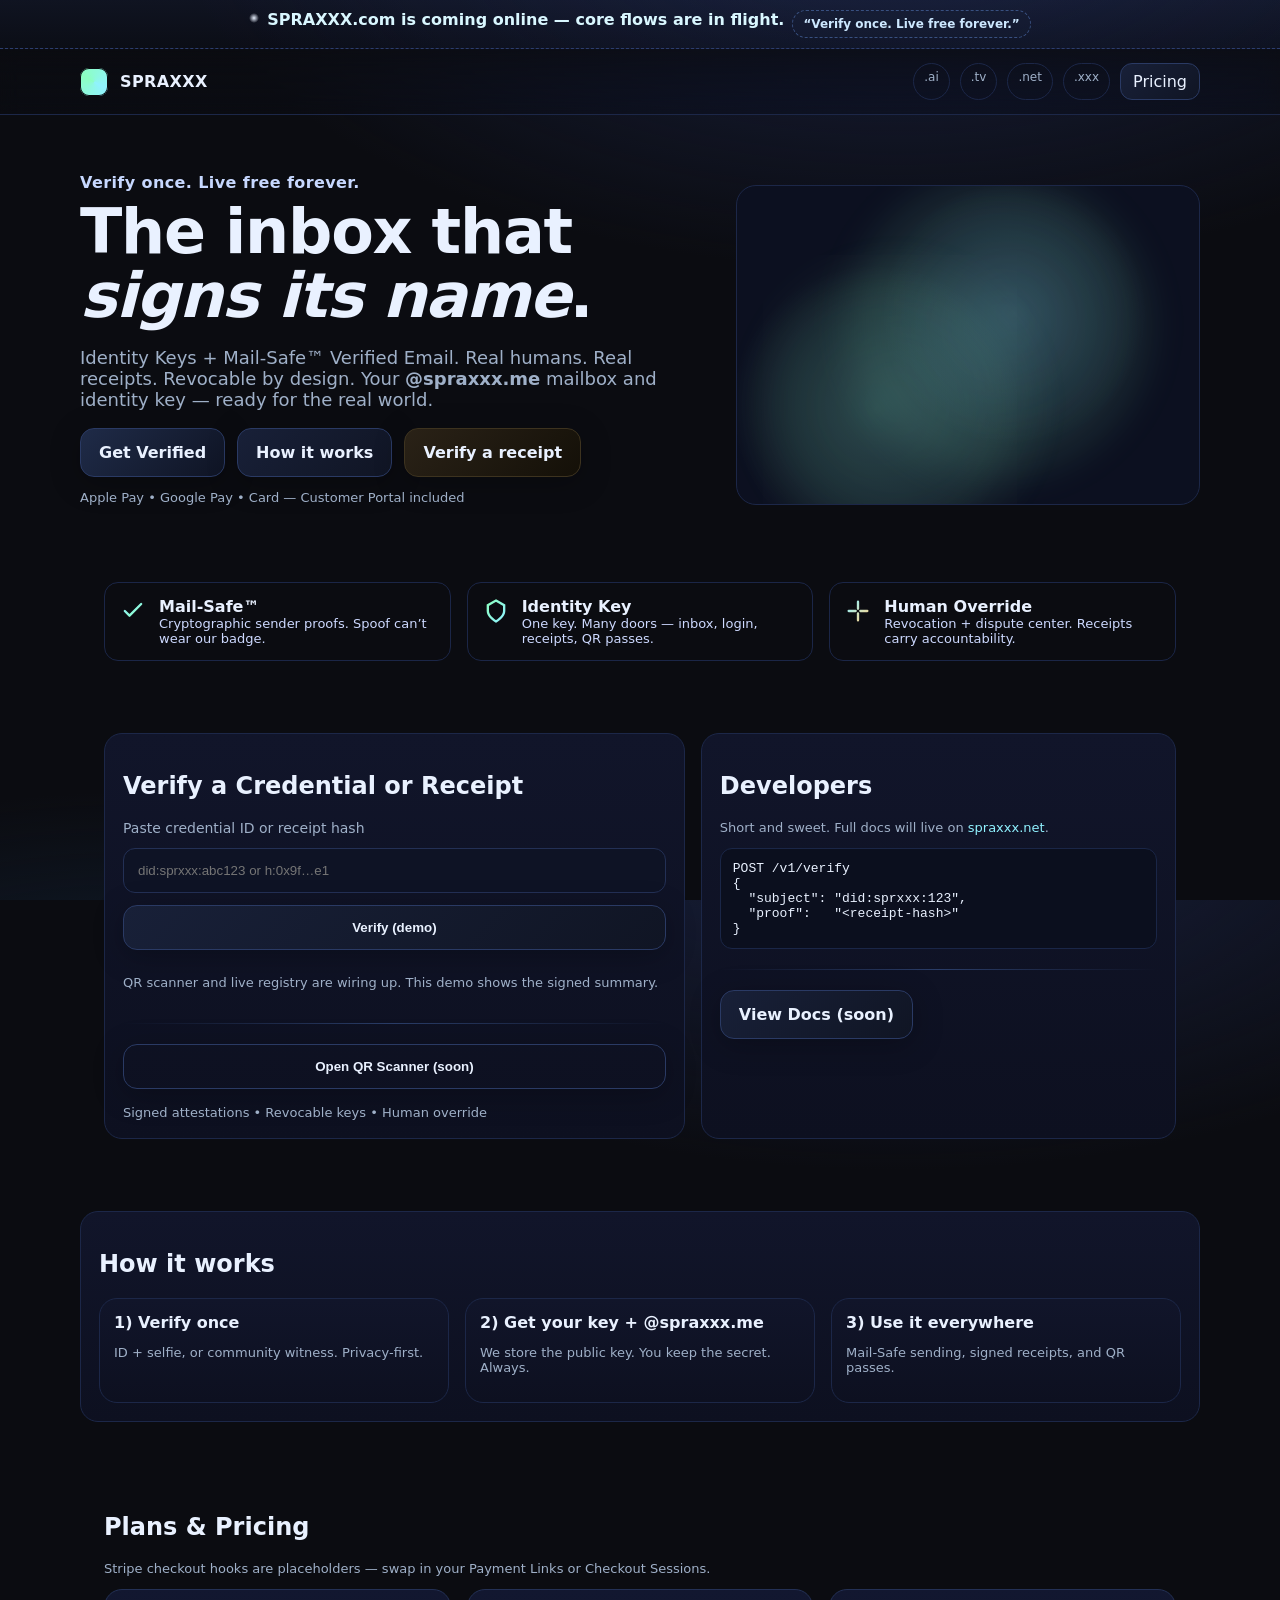
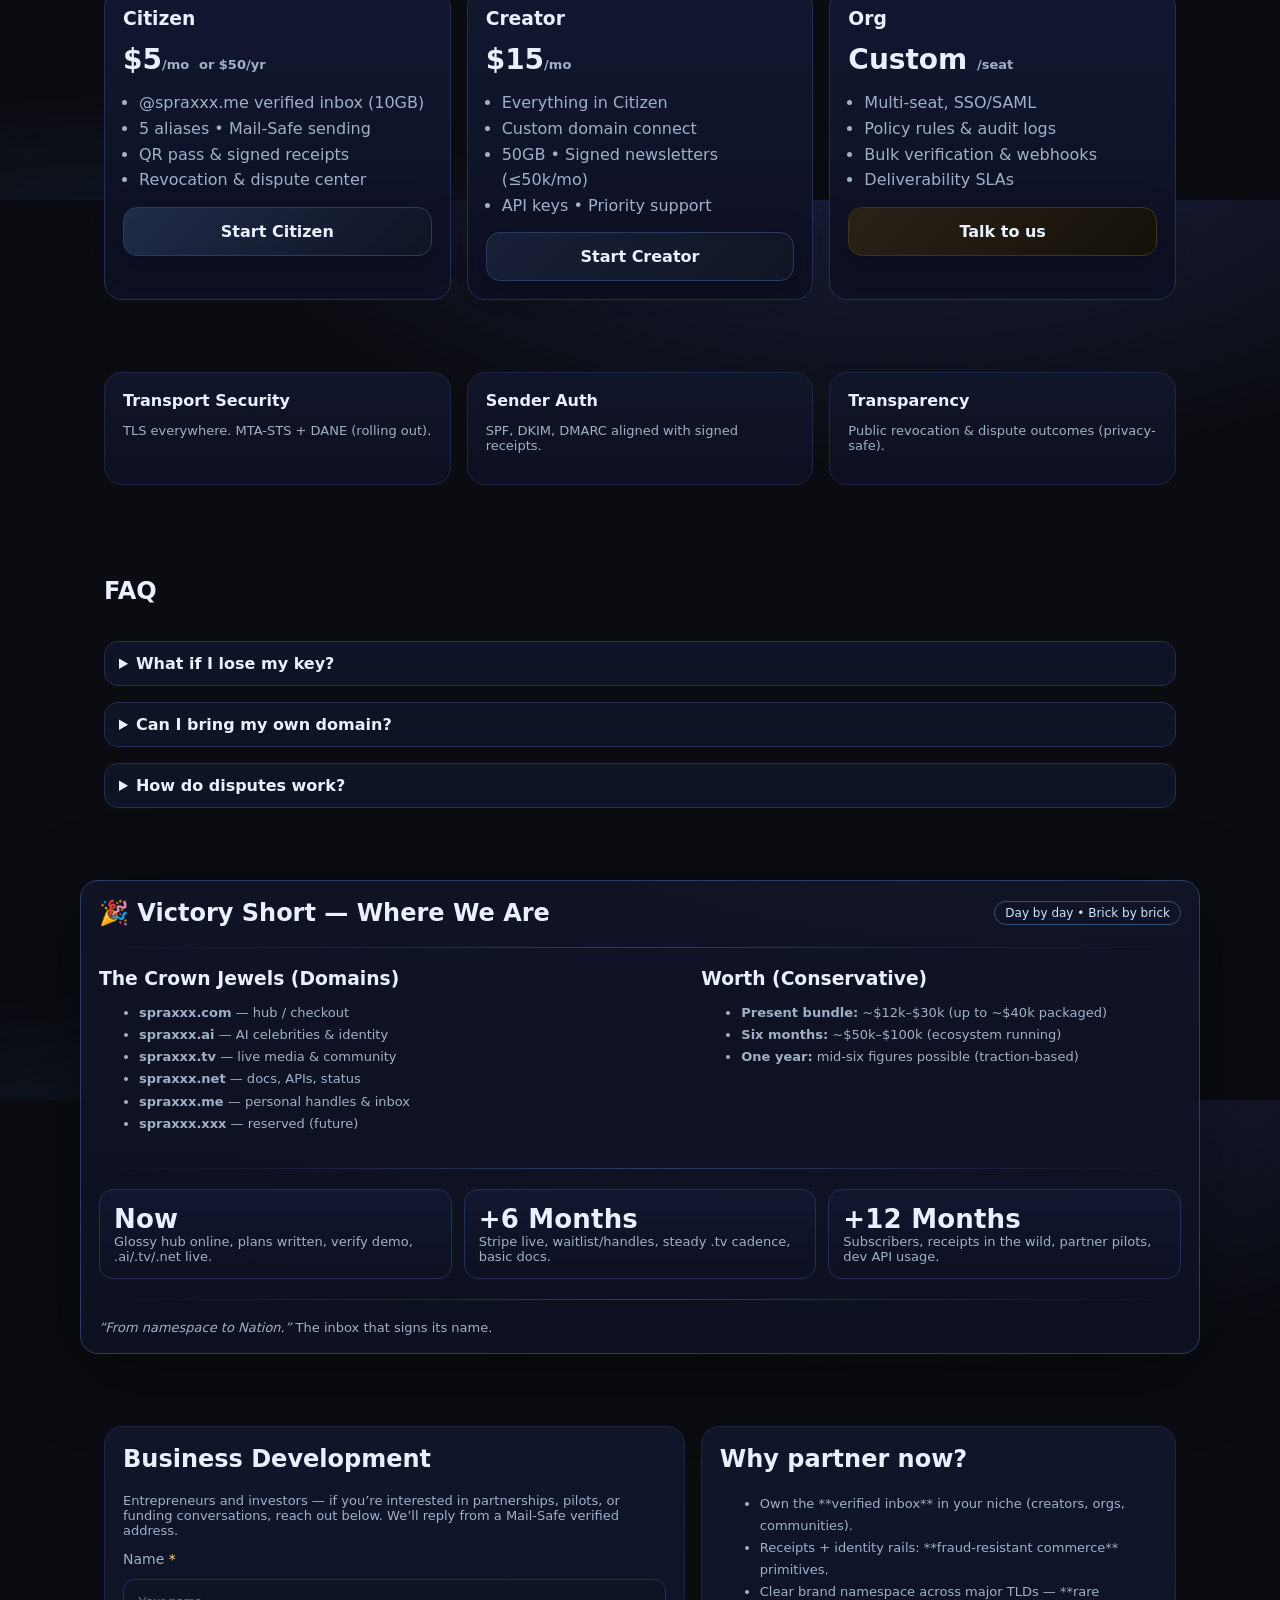
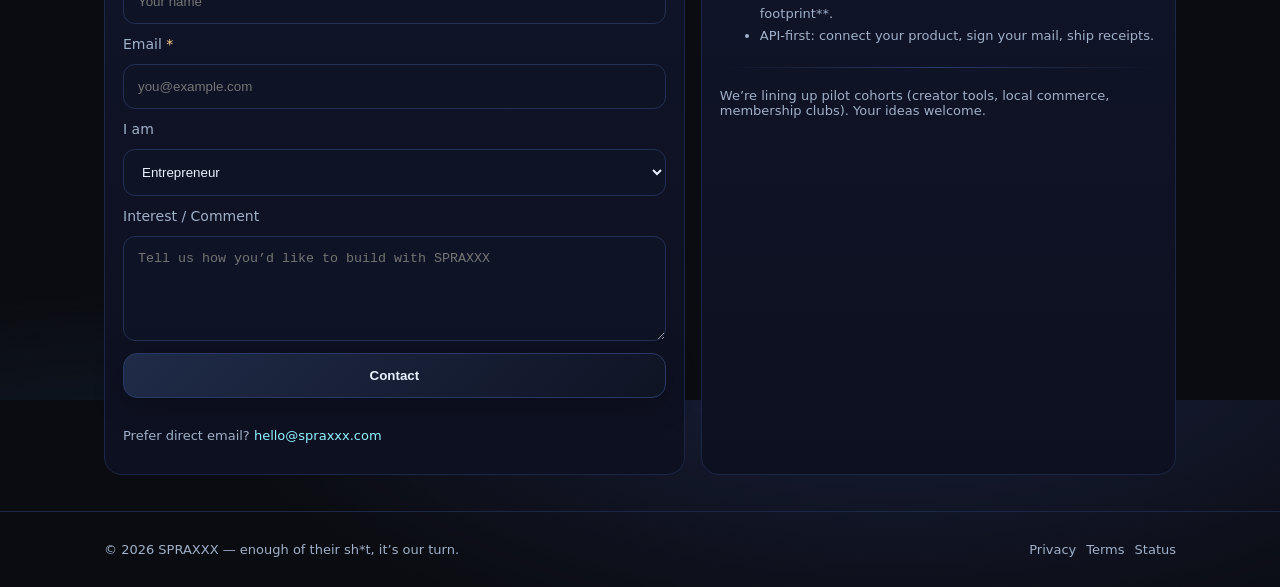
==== index.html @ 27fe858f "Refactor index.html by cleaning comments and styles" ====
<!doctype html>
<html lang="en" dir="ltr">
<head>
  <meta charset="utf-8" />
  <meta name="viewport" content="width=device-width, initial-scale=1" />
  <title>SPRAXXX — Verify once. Live free forever.</title>
  <meta name="description" content="SPRAXXX.com — Identity Keys + Mail-Safe Verified Email. Verify once. Live free forever." />
  <meta name="robots" content="index,follow" />
  <meta name="color-scheme" content="dark light" />
  <meta name="theme-color" content="#0b0c11" media="(prefers-color-scheme: dark)">
  <link rel="canonical" href="https://spraxxx.com/" />
  <link rel="icon" href="/assets/favicon.png" sizes="32x32" />
  <link rel="icon" href="/assets/favicon.svg" type="image/svg+xml" />
  <link rel="preconnect" href="https://js.stripe.com" crossorigin>
  <style>
    :root{
      --bg:#0b0c11; --panel:#0f1220; --ink:#e9f1ff; --muted:#9fb0c8;
      --brand:#90f2ff; --brand2:#8cffc1; --gold:#ffd389;
      --line:#1c2748; --radius:16px; --max:1120px; --shadow:0 6px 30px rgba(0,0,0,.25);
      --success:#8cffc1; --warn:#ffd389; --error:#ff9aa2;
    }
    *{box-sizing:border-box}
    html,body{height:100%}
    body{
      margin:0; color:var(--ink);
      background:
        radial-gradient(1200px 600px at 70% -10%, #192140 0%, transparent 60%),
        radial-gradient(900px 480px at 10% 120%, #112033 0%, transparent 60%),
        var(--bg);
      font-family: ui-sans-serif, system-ui, -apple-system, Segoe UI, Roboto, Inter, "Helvetica Neue", Arial, sans-serif;
      -webkit-font-smoothing:antialiased; text-rendering:optimizeLegibility;
    }
    a{color:var(--brand); text-decoration:none}
    a:hover{text-decoration:underline}
    a:focus-visible, button:focus-visible, input:focus-visible, [role="button"]:focus-visible{
      outline:3px solid var(--brand); outline-offset:2px; border-radius:10px;
    }

    header{
      position:sticky; top:0; z-index:20;
      backdrop-filter:saturate(150%) blur(10px);
      background:linear-gradient(180deg, rgba(11,12,17,.75), rgba(11,12,17,.35));
      border-bottom:1px solid var(--line);
    }
    .wrap{max-width:var(--max); margin:0 auto; padding:0 24px}
    .bar{display:flex; align-items:center; justify-content:space-between; gap:16px; padding:14px 0}
    .logo{display:flex; align-items:center; gap:12px; font-weight:900; letter-spacing:.4px}
    .badge{width:28px; height:28px; border-radius:9px; box-shadow:0 0 0 1px #0b0c11 inset;
      background:conic-gradient(from 120deg at 50% 50%, var(--brand), var(--brand2), var(--brand));
    }
    nav{display:flex; gap:10px; flex-wrap:wrap}
    .chip{font-size:12px; padding:6px 10px; border-radius:999px; border:1px solid var(--line); color:var(--muted)}
    .cta-mini{display:inline-flex; align-items:center; gap:8px; padding:8px 12px; border-radius:12px;
      border:1px solid #2a3a64; background:linear-gradient(135deg,#182038,#101524); color:var(--ink);
    }
    .soon{display:inline-flex; align-items:center; gap:8px; padding:6px 10px; border-radius:999px; font-size:12px;
      border:1px dashed #385080; color:#cde8ff; background:rgba(24,32,56,.35)
    }

    .hero{position:relative; overflow:hidden}
    .hero-inner{display:grid; grid-template-columns:1.15fr .85fr; gap:28px; align-items:center; padding:58px 0 28px}
    @media (max-width:1000px){ .hero-inner{grid-template-columns:1fr; padding:42px 0 10px} }
    .headline{font-size: clamp(30px, 5.6vw, 62px); line-height:1.04; margin:8px 0 10px; letter-spacing:-.02em}
    .tag{color:#c7d8ff; font-weight:700; letter-spacing:.4px}
    .sub{color:var(--muted); font-size:18px; max-width:52ch}
    .actions{display:flex; gap:12px; flex-wrap:wrap; margin-top:16px}
    .btn{display:inline-flex; align-items:center; justify-content:center; gap:10px;
      padding:14px 18px; border-radius:14px; cursor:pointer; user-select:none;
      border:1px solid #2a3a64; box-shadow:var(--shadow);
      background:linear-gradient(135deg, #182038, #101524); color:var(--ink); font-weight:650;
      transition: transform .15s ease, box-shadow .15s ease, filter .15s ease;
    }
    .btn.primary{background:linear-gradient(135deg, #1f2b48, #0f1424)}
    .btn.gold{background:linear-gradient(135deg, #2a2217, #141008); border-color:#3d331f}
    .btn:hover{transform:translateY(-1px)}
    .btn:active{transform:translateY(0)}
    .note{font-size:13px; color:var(--muted)}
    .globe{
      position:relative; border-radius:20px; border:1px solid var(--line); min-height:320px;
      background:
        radial-gradient(220px 220px at 60% 40%, rgba(144,242,255,.18), transparent 60%),
        radial-gradient(240px 240px at 30% 70%, rgba(140,255,193,.15), transparent 60%),
        #0c1020;
      overflow:hidden;
    }
    .globe:before, .globe:after{
      content:""; position:absolute; inset:-120px -60px auto auto; width:520px; height:520px; border-radius:50%;
      background:radial-gradient(closest-side, rgba(144,242,255,.25), rgba(140,255,193,.18) 55%, transparent 60%);
      filter:blur(20px); opacity:.55; animation: float 18s ease-in-out infinite;
    }
    .globe:after{ inset:auto auto -140px -80px; width:480px; height:480px; animation-duration:22s; opacity:.45 }
    @keyframes float { 0%,100%{ transform:translateY(-8px)} 50%{ transform:translateY(8px)} }
    @media (prefers-reduced-motion:reduce){ .globe:before,.globe:after{animation:none} }

    .section{padding:36px 0}
    .panel{
      background:linear-gradient(180deg, #11152a 0%, #0d1020 100%);
      border:1px solid var(--line); border-radius:18px; padding:18px;
    }
    .grid{display:grid; gap:16px}
    .two{grid-template-columns:1.1fr .9fr}
    .three{grid-template-columns:repeat(3, minmax(0,1fr))}
    @media (max-width:1000px){ .two,.three{grid-template-columns:1fr} }

    .divider{height:1px; background:linear-gradient(90deg, transparent, #2a3d68, transparent); margin:20px 0}

    .verify{display:grid; gap:12px}
    .label{color:var(--muted); font-size:14px}
    .field{width:100%; padding:14px; border-radius:12px; border:1px solid #233055; background:#0e1325; color:var(--ink)}
    .ghost{background:transparent}

    .value{display:flex; gap:12px; align-items:flex-start; padding:14px; border-radius:14px; border:1px solid #1b2647}
    .value svg{flex:0 0 auto}

    .plans{display:grid; gap:16px; grid-template-columns:repeat(3, minmax(0,1fr))}
    @media (max-width:1000px){ .plans{grid-template-columns:1fr} }
    .plan{
      border:1px solid #233055; border-radius:18px; padding:18px;
      background:linear-gradient(180deg, #121730, #0d1022);
      display:flex; flex-direction:column; gap:14px;
    }
    .plan h3{margin:0}
    .price{font-size:28px; font-weight:800}
    .plan ul{margin:0; padding-left:16px; color:var(--muted); line-height:1.6}
    .tagline{font-size:13px; color:#cdd9ff}

    details{border:1px solid #223055; border-radius:14px; padding:12px 14px; background:#0e1325}
    summary{cursor:pointer; font-weight:700}
    details p{color:var(--muted)}

    footer{padding:30px 0; color:#9fb2d8; border-top:1px solid var(--line)}
    .foot{display:flex; align-items:center; justify-content:space-between; gap:12px; flex-wrap:wrap}

    .ribbon{
      display:flex; justify-content:center; padding:10px; border-bottom:1px dashed #2c3d6e;
      background:linear-gradient(180deg, rgba(25,34,64,.35), rgba(12,16,32,.35));
      color:#d9f7ff; font-weight:700; gap:8px;
    }
    .spark{display:inline-block; width:10px; height:10px; border-radius:50%;
      background:radial-gradient(closest-side, #e9f1ff, transparent); filter:blur(.5px); margin-top:3px;
    }

    /* Victory highlight */
    .victory{
      background:
        linear-gradient(180deg, rgba(16,20,40,.9), rgba(12,16,32,.95)),
        radial-gradient(800px 300px at 85% -20%, rgba(144,242,255,.15), transparent 60%),
        radial-gradient(800px 300px at 5% 120%, rgba(140,255,193,.12), transparent 60%);
      border:1px solid #2a3d68;
      box-shadow: 0 18px 80px rgba(0,0,0,.35);
    }
    .stats{display:grid; gap:12px; grid-template-columns:repeat(3, minmax(0,1fr))}
    @media (max-width:900px){ .stats{grid-template-columns:1fr} }
    .stat{
      border:1px solid #223055; border-radius:14px; padding:14px;
      background:linear-gradient(180deg,#121730,#0d1022);
    }
    .stat .big{font-size:26px; font-weight:900; letter-spacing:.2px}
    .pill{display:inline-block; padding:4px 10px; font-size:12px; border-radius:999px; border:1px solid #32507a; color:#cde8ff}

    /* Contact form */
    .contact-grid{display:grid; gap:16px; grid-template-columns:1.1fr .9fr}
    @media (max-width:1000px){ .contact-grid{grid-template-columns:1fr} }
    .msg{font-size:14px; margin-top:8px}
    .msg.ok{color:var(--success)}
    .msg.err{color:var(--error)}
    .req{color:#ffd389}

    /* Accessibility */
    .skip{position:absolute; left:-999px; top:auto; width:1px; height:1px; overflow:hidden}
    .skip:focus{position:static; width:auto; height:auto; padding:8px 10px; background:#162040; border-radius:8px}
  </style>
</head>
<body>
  <a href="#main" class="skip">Skip to content</a>

  <div class="ribbon" role="status" aria-live="polite">
    <span class="spark" aria-hidden="true"></span>
    <span>SPRAXXX.com is coming online — core flows are in flight.</span>
    <span class="soon">“Verify once. Live free forever.”</span>
  </div>

  <header>
    <div class="wrap bar">
      <div class="logo">
        <span class="badge" aria-hidden="true"></span>
        <span aria-label="SPRAXXX">SPRAXXX</span>
      </div>
      <nav aria-label="Sites">
        <a class="chip" href="https://spraxxx.ai" target="_blank" rel="noopener">.ai</a>
        <a class="chip" href="https://spraxxx.tv" target="_blank" rel="noopener">.tv</a>
        <a class="chip" href="https://spraxxx.net" target="_blank" rel="noopener">.net</a>
        <span class="chip" aria-disabled="true" title="Reserved">.xxx</span>
        <a class="cta-mini" href="#pricing" role="button" aria-label="View pricing">Pricing</a>
      </nav>
    </div>
  </header>

  <main id="main">
    <!-- HERO -->
    <section class="hero">
      <div class="wrap hero-inner">
        <div>
          <div class="tag">Verify once. Live free forever.</div>
          <h1 class="headline">The inbox that <em>signs its name</em>.</h1>
          <p class="sub">
            Identity Keys + Mail-Safe™ Verified Email. Real humans. Real receipts. Revocable by design.
            Your <strong>@spraxxx.me</strong> mailbox and identity key — ready for the real world.
          </p>
          <div class="actions">
            <a class="btn primary" href="#buy" data-checkout="citizen">Get Verified</a>
            <a class="btn" href="#how">How it works</a>
            <a class="btn gold" href="#verify">Verify a receipt</a>
          </div>
          <p class="note">Apple Pay • Google Pay • Card — Customer Portal included</p>
        </div>
        <div class="globe" aria-hidden="true"></div>
      </div>
    </section>

    <!-- VALUE PROPS -->
    <section class="section">
      <div class="wrap grid three" aria-label="Key benefits">
        <div class="value">
          <svg width="28" height="28" viewBox="0 0 24 24" fill="none" aria-hidden="true">
            <path d="M5 12l4 4L19 6" stroke="url(#g1)" stroke-width="2" stroke-linecap="round" stroke-linejoin="round"/>
            <defs><linearGradient id="g1" x1="0" y1="0" x2="1" y2="1"><stop stop-color="#90f2ff"/><stop offset="1" stop-color="#8cffc1"/></linearGradient></defs>
          </svg>
          <div>
            <strong>Mail-Safe™</strong>
            <div class="tagline">Cryptographic sender proofs. Spoof can’t wear our badge.</div>
          </div>
        </div>
        <div class="value">
          <svg width="28" height="28" viewBox="0 0 24 24" fill="none" aria-hidden="true">
            <path d="M12 3l7 4v5c0 5-7 9-7 9s-7-4-7-9V7l7-4z" stroke="url(#g2)" stroke-width="2" fill="none"/>
            <defs><linearGradient id="g2" x1="0" y1="0" x2="1" y2="1"><stop stop-color="#8cffc1"/><stop offset="1" stop-color="#90f2ff"/></linearGradient></defs>
          </svg>
          <div>
            <strong>Identity Key</strong>
            <div class="tagline">One key. Many doors — inbox, login, receipts, QR passes.</div>
          </div>
        </div>
        <div class="value">
          <svg width="28" height="28" viewBox="0 0 24 24" fill="none" aria-hidden="true">
            <path d="M4 12h6m4 0h6M12 4v6m0 4v6" stroke="url(#g3)" stroke-width="2" stroke-linecap="round"/>
            <defs><linearGradient id="g3" x1="0" y1="0" x2="1" y2="1"><stop stop-color="#90f2ff"/><stop offset="1" stop-color="#ffd389"/></linearGradient></defs>
          </svg>
          <div>
            <strong>Human Override</strong>
            <div class="tagline">Revocation + dispute center. Receipts carry accountability.</div>
          </div>
        </div>
      </div>
    </section>

    <!-- VERIFY + DEV PREVIEW -->
    <section id="verify" class="section">
      <div class="wrap grid two">
        <div class="panel">
          <h2>Verify a Credential or Receipt</h2>
          <form class="verify" action="#" method="POST" aria-describedby="vhelp" onsubmit="event.preventDefault(); openModal('demo');">
            <label class="label" for="cred">Paste credential ID or receipt hash</label>
            <input id="cred" class="field" name="credential" placeholder="did:sprxxx:abc123 or h:0x9f…e1" required />
            <button class="btn" type="submit">Verify (demo)</button>
            <p id="vhelp" class="note">QR scanner and live registry are wiring up. This demo shows the signed summary.</p>
          </form>
          <div class="divider"></div>
          <div class="grid">
            <button class="btn ghost" type="button" onclick="openModal('qr')">Open QR Scanner (soon)</button>
            <small class="note">Signed attestations • Revocable keys • Human override</small>
          </div>
        </div>
        <div class="panel">
          <h2>Developers</h2>
          <p class="note">Short and sweet. Full docs will live on <a href="https://spraxxx.net" target="_blank" rel="noopener">spraxxx.net</a>.</p>
<pre aria-label="API sample" style="overflow:auto; background:#0b0f1e; border:1px solid #1a2647; padding:12px; border-radius:12px"><code>POST /v1/verify
{
  "subject": "did:sprxxx:123",
  "proof":   "&lt;receipt-hash&gt;"
}</code></pre>
          <div class="divider"></div>
          <a class="btn" href="#docs" role="button" aria-label="Open docs">View Docs (soon)</a>
        </div>
      </div>
    </section>

    <!-- HOW IT WORKS -->
    <section id="how" class="section">
      <div class="wrap panel">
        <h2>How it works</h2>
        <div class="grid three" style="margin-top:8px">
          <div class="panel" style="padding:14px">
            <strong>1) Verify once</strong>
            <p class="note">ID + selfie, or community witness. Privacy-first.</p>
          </div>
          <div class="panel" style="padding:14px">
            <strong>2) Get your key + @spraxxx.me</strong>
            <p class="note">We store the public key. You keep the secret. Always.</p>
          </div>
          <div class="panel" style="padding:14px">
            <strong>3) Use it everywhere</strong>
            <p class="note">Mail-Safe sending, signed receipts, and QR passes.</p>
          </div>
        </div>
      </div>
    </section>

    <!-- PRICING -->
    <section id="pricing" class="section">
      <div class="wrap">
        <h2>Plans &amp; Pricing</h2>
        <p class="note">Stripe checkout hooks are placeholders — swap in your Payment Links or Checkout Sessions.</p>
        <div class="plans" role="list">
          <article class="plan" role="listitem" aria-label="Citizen plan">
            <h3>Citizen</h3>
            <div class="price">$5<span class="note">/mo</span> <span class="note">or $50/yr</span></div>
            <ul>
              <li>@spraxxx.me verified inbox (10GB)</li>
              <li>5 aliases • Mail-Safe sending</li>
              <li>QR pass &amp; signed receipts</li>
              <li>Revocation &amp; dispute center</li>
            </ul>
            <a class="btn primary" href="#buy" data-checkout="citizen">Start Citizen</a>
          </article>

          <article class="plan" role="listitem" aria-label="Creator plan">
            <h3>Creator</h3>
            <div class="price">$15<span class="note">/mo</span></div>
            <ul>
              <li>Everything in Citizen</li>
              <li>Custom domain connect</li>
              <li>50GB • Signed newsletters (≤50k/mo)</li>
              <li>API keys • Priority support</li>
            </ul>
            <a class="btn" href="#buy" data-checkout="creator">Start Creator</a>
          </article>

          <article class="plan" role="listitem" aria-label="Org plan">
            <h3>Org</h3>
            <div class="price">Custom <span class="note">/seat</span></div>
            <ul>
              <li>Multi-seat, SSO/SAML</li>
              <li>Policy rules &amp; audit logs</li>
              <li>Bulk verification &amp; webhooks</li>
              <li>Deliverability SLAs</li>
            </ul>
            <a class="btn gold" href="mailto:hello@spraxxx.com?subject=SPRAXXX%20Org" rel="noopener">Talk to us</a>
          </article>
        </div>
      </div>
    </section>

    <!-- TRUST / BADGES -->
    <section class="section">
      <div class="wrap grid three">
        <div class="panel">
          <strong>Transport Security</strong>
          <p class="note">TLS everywhere. MTA-STS + DANE (rolling out).</p>
        </div>
        <div class="panel">
          <strong>Sender Auth</strong>
          <p class="note">SPF, DKIM, DMARC aligned with signed receipts.</p>
        </div>
        <div class="panel">
          <strong>Transparency</strong>
          <p class="note">Public revocation &amp; dispute outcomes (privacy-safe).</p>
        </div>
      </div>
    </section>

    <!-- FAQ -->
    <section class="section">
      <div class="wrap grid">
        <h2>FAQ</h2>
        <details>
          <summary>What if I lose my key?</summary>
          <p>We publish your revocation, rotate, and re-issue with recovery proofs. Your secret key stays yours.</p>
        </details>
        <details>
          <summary>Can I bring my own domain?</summary>
          <p>Yes — Creator plan connects your domain with DNS proofs and Mail-Safe signing.</p>
        </details>
        <details>
          <summary>How do disputes work?</summary>
          <p>Receipts carry context. Our dispute center reviews evidence and updates the public registry.</p>
        </details>
      </div>
    </section>

    <!-- VICTORY REPORT -->
    <section id="victory" class="section">
      <div class="wrap panel victory">
        <div style="display:flex; align-items:center; justify-content:space-between; gap:12px; flex-wrap:wrap">
          <h2 style="margin:0">🎉 Victory Short — Where We Are</h2>
          <span class="pill">Day by day • Brick by brick</span>
        </div>

        <div class="divider"></div>

        <div class="grid two" style="align-items:start">
          <div>
            <h3 style="margin:0 0 10px 0">The Crown Jewels (Domains)</h3>
            <ul class="note" style="line-height:1.7">
              <li><strong>spraxxx.com</strong> — hub / checkout</li>
              <li><strong>spraxxx.ai</strong> — AI celebrities &amp; identity</li>
              <li><strong>spraxxx.tv</strong> — live media &amp; community</li>
              <li><strong>spraxxx.net</strong> — docs, APIs, status</li>
              <li><strong>spraxxx.me</strong> — personal handles &amp; inbox</li>
              <li><strong>spraxxx.xxx</strong> — reserved (future)</li>
            </ul>
          </div>
          <div>
            <h3 style="margin:0 0 10px 0">Worth (Conservative)</h3>
            <ul class="note" style="line-height:1.7">
              <li><strong>Present bundle:</strong> ~$12k–$30k (up to ~$40k packaged)</li>
              <li><strong>Six months:</strong> ~$50k–$100k (ecosystem running)</li>
              <li><strong>One year:</strong> mid-six figures possible (traction-based)</li>
            </ul>
          </div>
        </div>

        <div class="divider"></div>

        <div class="stats" role="list">
          <div class="stat" role="listitem">
            <div class="big">Now</div>
            <div class="note">Glossy hub online, plans written, verify demo, .ai/.tv/.net live.</div>
          </div>
          <div class="stat" role="listitem">
            <div class="big">+6 Months</div>
            <div class="note">Stripe live, waitlist/handles, steady .tv cadence, basic docs.</div>
          </div>
          <div class="stat" role="listitem">
            <div class="big">+12 Months</div>
            <div class="note">Subscribers, receipts in the wild, partner pilots, dev API usage.</div>
          </div>
        </div>

        <div class="divider"></div>
        <p class="note" style="margin:0"><em>“From namespace to Nation.”</em> The inbox that signs its name.</p>
      </div>
    </section>

    <!-- BUSINESS DEVELOPMENT CONTACT -->
    <section id="business" class="section">
      <div class="wrap contact-grid">
        <div class="panel">
          <h2 style="margin-top:0">Business Development</h2>
          <p class="note">Entrepreneurs and investors — if you’re interested in partnerships, pilots, or funding conversations, reach out below. We’ll reply from a Mail-Safe verified address.</p>

          <!-- Replace FORMSPREE_ENDPOINT with your real Formspree endpoint -->
          <form id="bd-form" class="verify" method="POST">
            <label class="label" for="bd_name">Name <span class="req" aria-hidden="true">*</span></label>
            <input id="bd_name" name="name" class="field" placeholder="Your name" required />

            <label class="label" for="bd_email">Email <span class="req" aria-hidden="true">*</span></label>
            <input id="bd_email" name="_replyto" type="email" class="field" placeholder="you@example.com" required />

            <label class="label" for="bd_role">I am</label>
            <select id="bd_role" name="role" class="field">
              <option>Entrepreneur</option>
              <option>Investor</option>
              <option>Partner / BD</option>
              <option>Other</option>
            </select>

            <label class="label" for="bd_msg">Interest / Comment</label>
            <textarea id="bd_msg" name="message" class="field" rows="5" placeholder="Tell us how you’d like to build with SPRAXXX"></textarea>

            <!-- Useful metadata -->
            <input type="hidden" name="_subject" value="SPRAXXX — Business Development Inquiry" />
            <input type="hidden" name="page" value="spraxxx.com" />

            <button class="btn primary" type="submit">Contact</button>
            <div id="bd_status" class="msg" role="status" aria-live="polite"></div>
          </form>
          <p class="note" style="margin-top:10px">Prefer direct email? <a href="mailto:hello@spraxxx.com?subject=Business%20Development">hello@spraxxx.com</a></p>
        </div>

        <div class="panel">
          <h2 style="margin-top:0">Why partner now?</h2>
          <ul class="note" style="line-height:1.7; margin:0">
            <li>Own the **verified inbox** in your niche (creators, orgs, communities).</li>
            <li>Receipts + identity rails: **fraud-resistant commerce** primitives.</li>
            <li>Clear brand namespace across major TLDs — **rare footprint**.</li>
            <li>API-first: connect your product, sign your mail, ship receipts.</li>
          </ul>
          <div class="divider"></div>
          <p class="note">We’re lining up pilot cohorts (creator tools, local commerce, membership clubs). Your ideas welcome.</p>
        </div>
      </div>
    </section>
  </main>

  <footer>
    <div class="wrap foot">
      <div class="note">© <span id="y"></span> SPRAXXX — enough of their sh*t, it’s our turn.</div>
      <div style="display:flex; gap:10px">
        <a class="note" href="/privacy">Privacy</a>
        <a class="note" href="/terms">Terms</a>
        <a class="note" href="/status">Status</a>
      </div>
    </div>
  </footer>

  <!-- Receipt demo modal -->
  <dialog class="modal" id="modal-demo" aria-label="Receipt verification demo">
    <div class="backdrop" onclick="closeModal('demo')" aria-hidden="true"></div>
    <div class="sheet" role="document" aria-describedby="demo-desc">
      <div style="display:flex; justify-content:space-between; align-items:center; gap:10px">
        <strong>Signed receipt (demo)</strong>
        <button class="btn ghost" onclick="closeModal('demo')" aria-label="Close">Close</button>
      </div>
      <p id="demo-desc" class="note">This is a placeholder preview. Live registry wiring is in progress.</p>
<pre style="overflow:auto; background:#0b0f1e; border:1px solid #1a2647; padding:12px; border-radius:12px"><code>{
  "receiptId": "h:0x9f…e1",
  "from": "jacques@spraxxx.me",
  "to": "you@example.com",
  "timestamp": "2025-09-21T12:00:00Z",
  "signature": "ed25519:…",
  "policy": "Mail-Safe v1",
  "status": "valid"
}</code></pre>
    </div>
  </dialog>

  <!-- QR modal (placeholder) -->
  <dialog class="modal" id="modal-qr" aria-label="QR scanner">
    <div class="backdrop" onclick="closeModal('qr')" aria-hidden="true"></div>
    <div class="sheet">
      <div style="display:flex; justify-content:space-between; align-items:center; gap:10px">
        <strong>QR Scanner (coming soon)</strong>
        <button class="btn ghost" onclick="closeModal('qr')" aria-label="Close">Close</button>
      </div>
      <p class="note">Camera permissions and on-device verify will appear here.</p>
      <div class="panel" style="text-align:center">
        <div aria-hidden="true" style="height:180px; border-radius:14px; border:1px dashed #32507a; display:flex; align-items:center; justify-content:center">⧉</div>
      </div>
    </div>
  </dialog>

  <script>
    // YEAR
    document.getElementById('y').textContent = new Date().getFullYear();

    // MODALS
    function openModal(kind){
      const id = kind === 'qr' ? 'modal-qr' : 'modal-demo';
      const el = document.getElementById(id);
      if (el && typeof el.showModal === 'function') el.showModal();
      else if (el) el.setAttribute('open','');
    }
    function closeModal(kind){
      const id = kind === 'qr' ? 'modal-qr' : 'modal-demo';
      const el = document.getElementById(id);
      if (el && typeof el.close === 'function') el.close();
      else if (el) el.removeAttribute('open');
    }

    // CHECKOUT PLACEHOLDERS (swap with real Stripe links)
    for (const btn of document.querySelectorAll('[data-checkout]')){
      btn.addEventListener('click', (e) => {
        const plan = e.currentTarget.getAttribute('data-checkout');
        // TODO: Replace with your Stripe Payment Link
        // Example:
        // if (plan === 'citizen') window.location.href = 'https://buy.stripe.com/your_citizen_link';
        // if (plan === 'creator') window.location.href = 'https://buy.stripe.com/your_creator_link';
        console.log('Checkout clicked:', plan);
      });
    }

    // FORMSPREE SUBMIT (AJAX) — replace endpoint with your real Formspree ID
    const FORMSPREE_ENDPOINT = 'https://formspree.io/f/your_form_id'; // <-- REPLACE THIS
    const form = document.getElementById('bd-form');
    const status = document.getElementById('bd_status');

    form.addEventListener('submit', async (e) => {
      e.preventDefault();
      status.textContent = 'Sending…';
      status.className = 'msg';
      try {
        const data = new FormData(form);
        const res = await fetch(FORMSPREE_ENDPOINT, { method: 'POST', body: data, headers: { 'Accept': 'application/json' }});
        if (res.ok) {
          form.reset();
          status.textContent = 'Thanks — we’ll be in touch from a Mail-Safe verified address.';
          status.className = 'msg ok';
        } else {
          const j = await res.json().catch(()=>({}));
          status.textContent = j.errors?.[0]?.message || 'Hmm, something went wrong. Try again or email hello@spraxxx.com.';
          status.className = 'msg err';
        }
      } catch (err) {
        status.textContent = 'Network error — please try again or email hello@spraxxx.com.';
        status.className = 'msg err';
      }
    });
  </script>
</body>
</html>
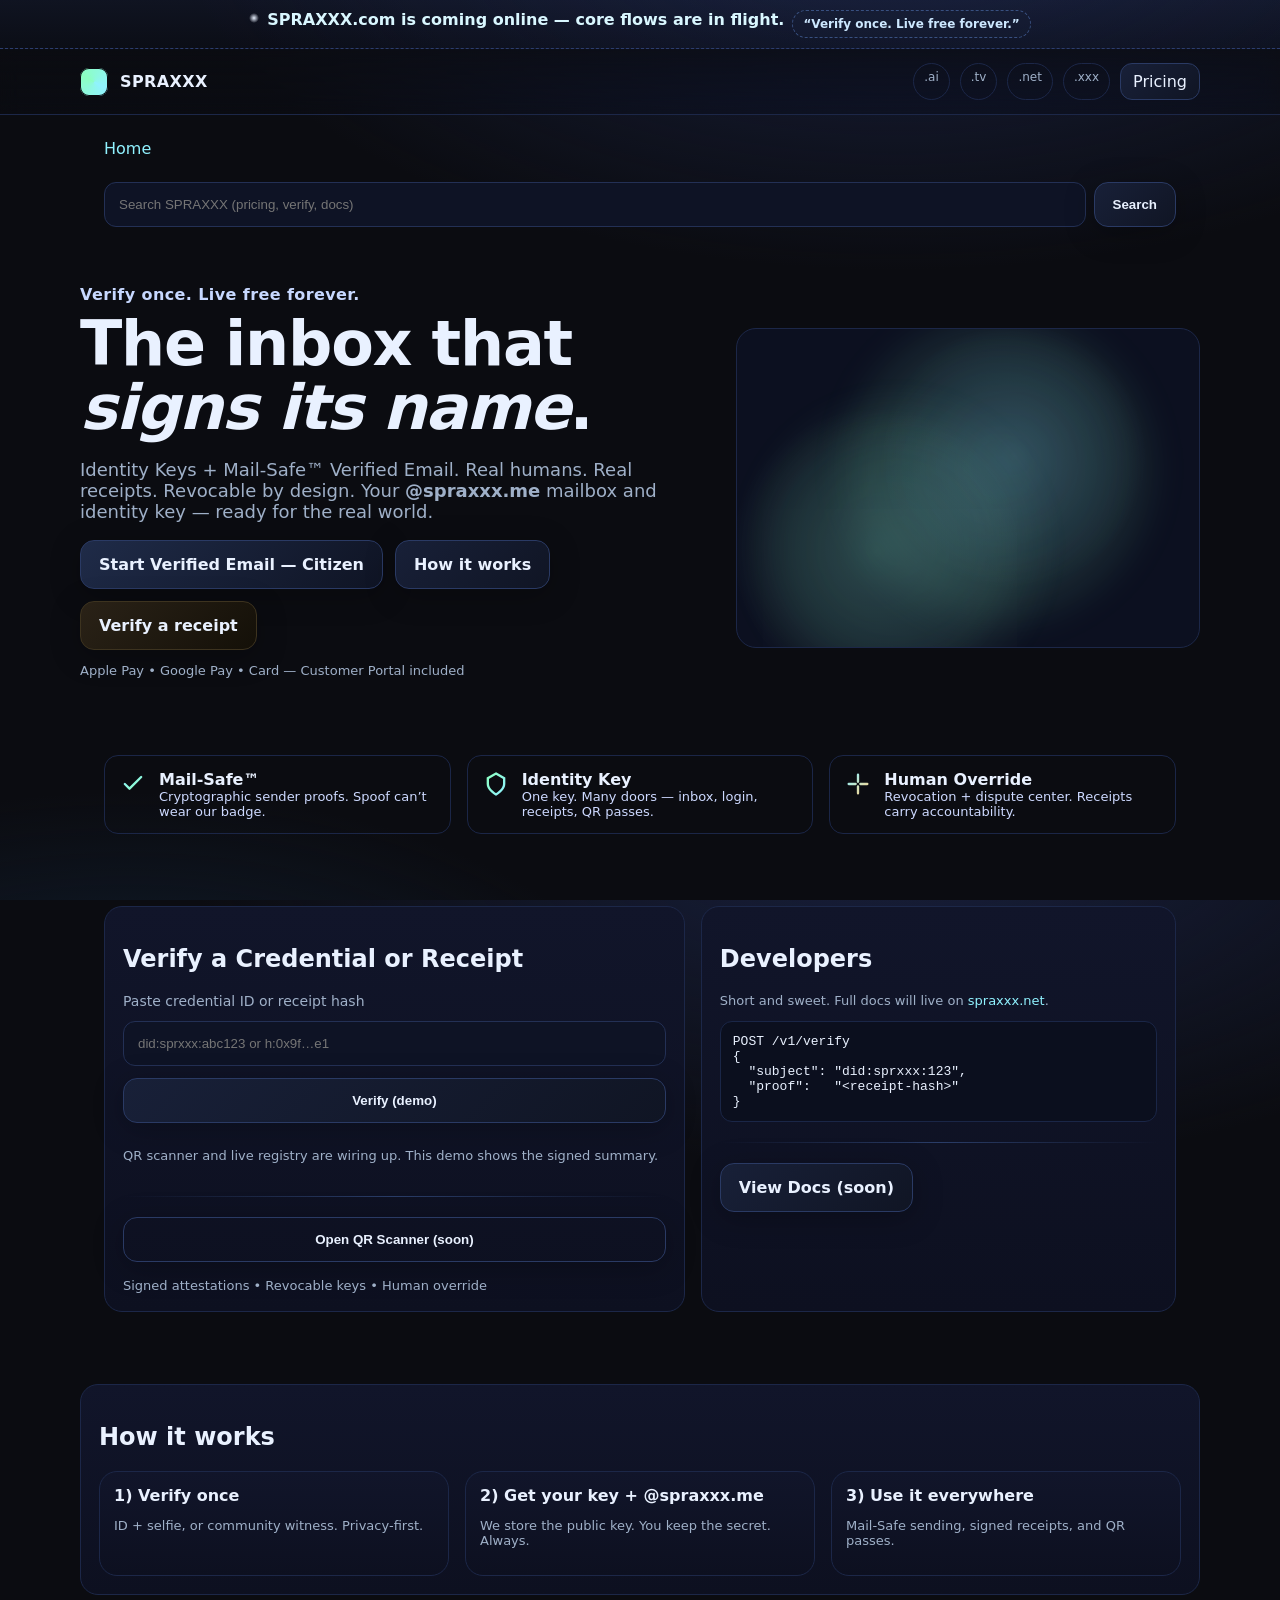
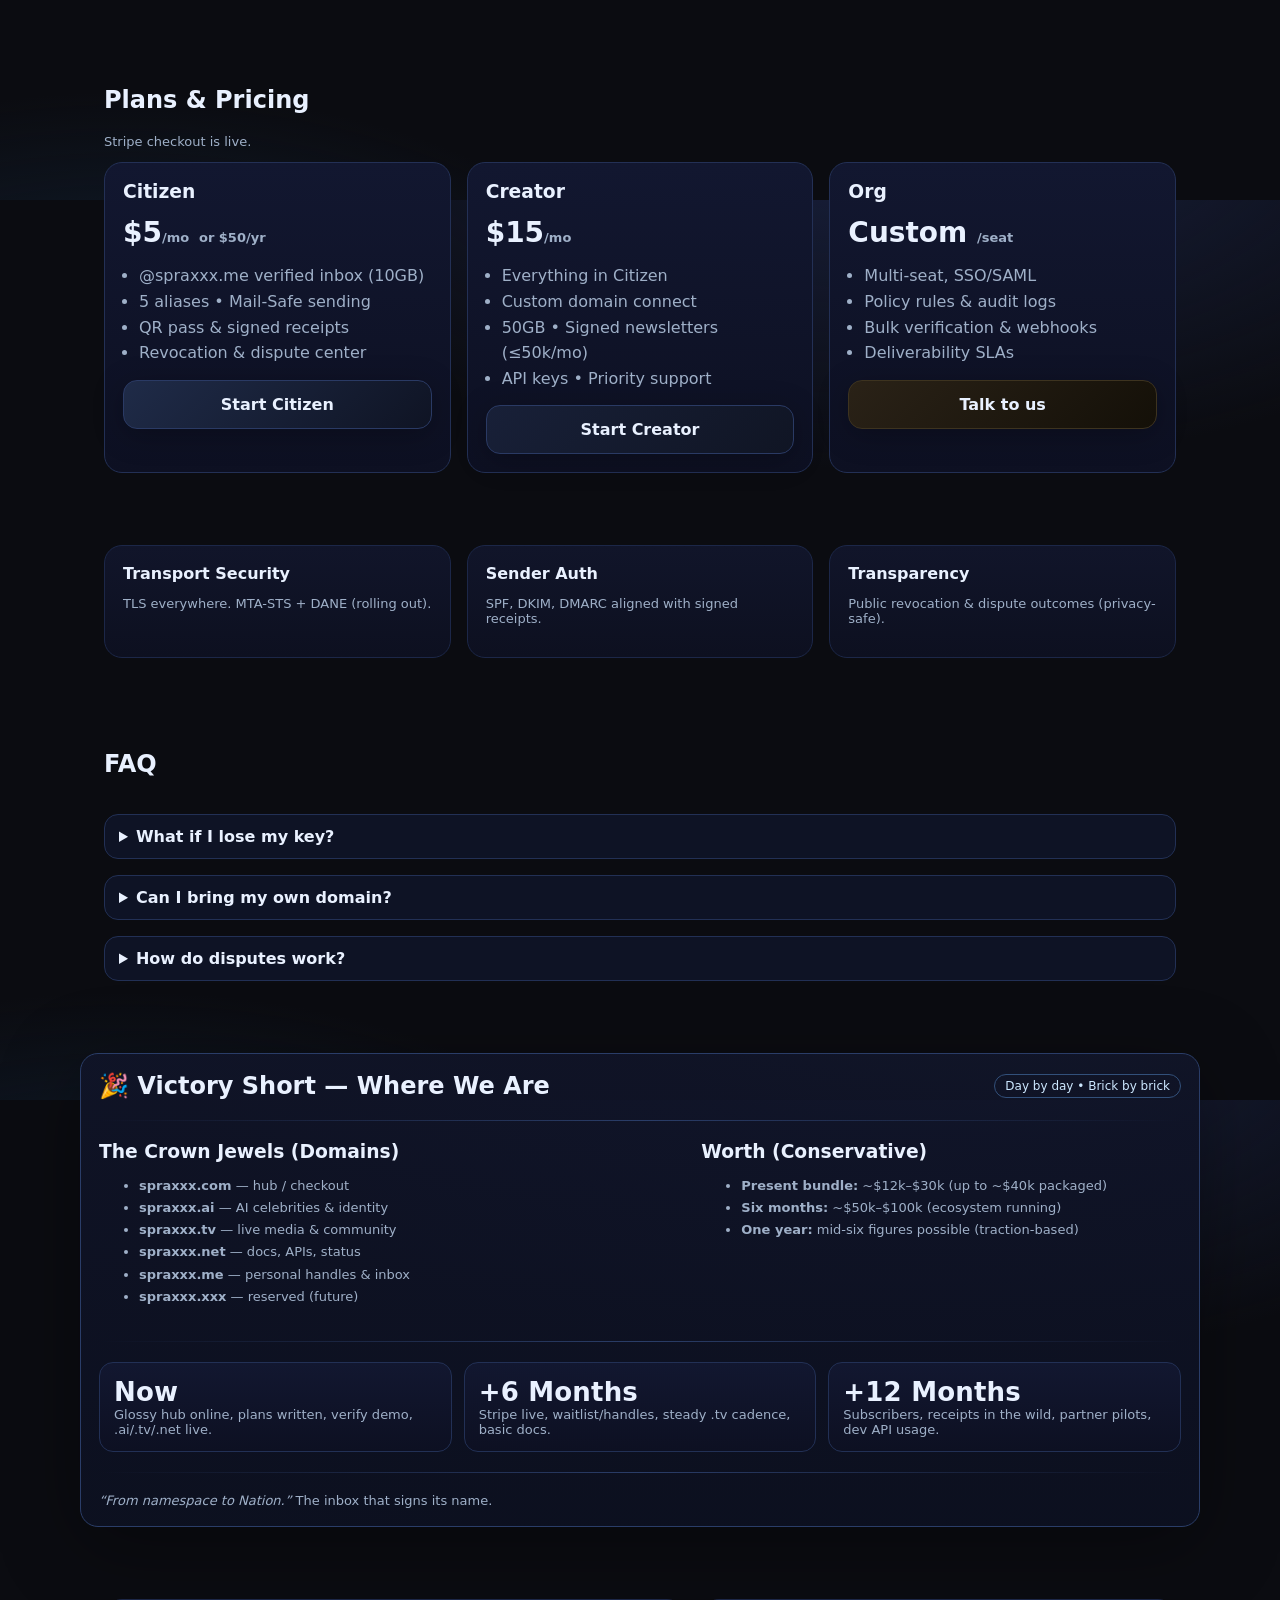
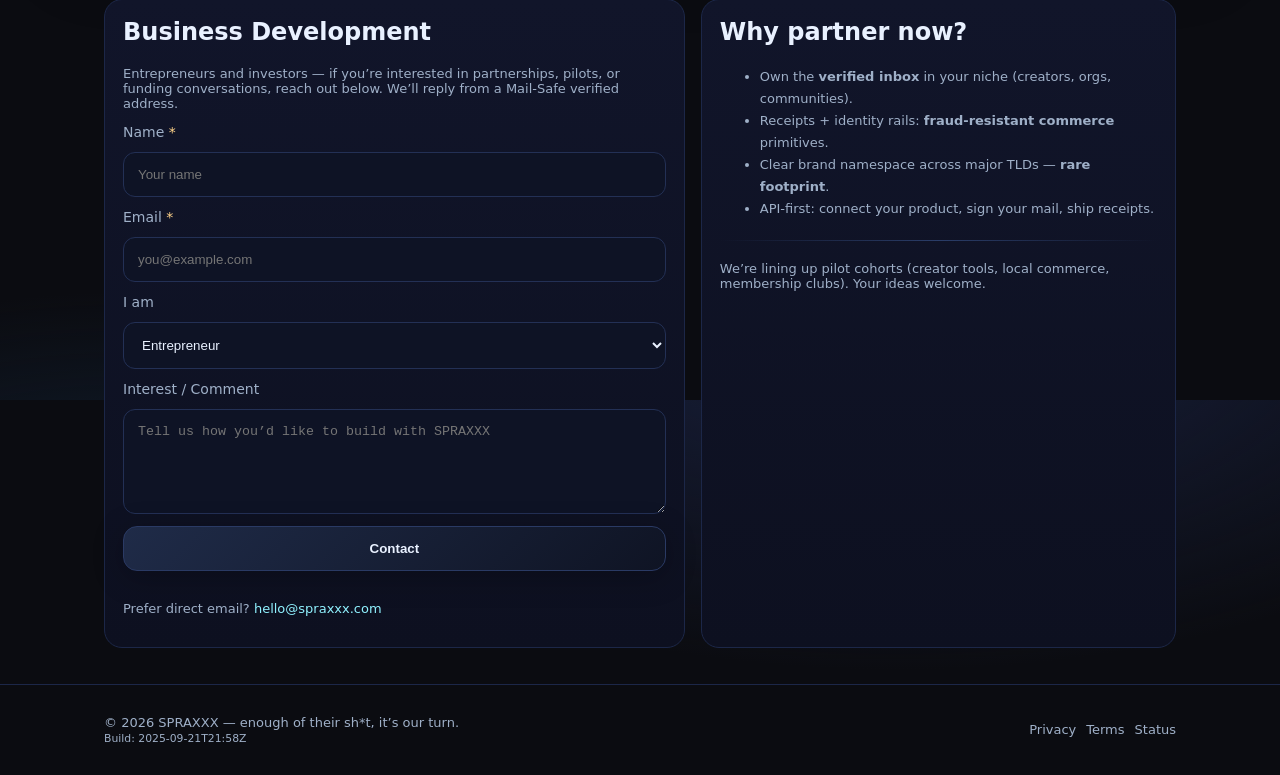
==== commit 640d90de: "Update print statement from 'Hello' to 'Goodbye'" ====
--- a/index.html
+++ b/index.html
@@ -3,15 +3,104 @@
 <head>
   <meta charset="utf-8" />
   <meta name="viewport" content="width=device-width, initial-scale=1" />
-  <title>SPRAXXX — Verify once. Live free forever.</title>
-  <meta name="description" content="SPRAXXX.com — Identity Keys + Mail-Safe Verified Email. Verify once. Live free forever." />
+  <title>SPRAXXX — Verified Email, Identity Keys & Mail-Safe Receipts</title>
+  <meta name="description" content="Verify once. Live free forever. SPRAXXX provides Mail-Safe™ verified email, identity keys, signed receipts, and human override. The inbox that signs its name." />
   <meta name="robots" content="index,follow" />
   <meta name="color-scheme" content="dark light" />
   <meta name="theme-color" content="#0b0c11" media="(prefers-color-scheme: dark)">
   <link rel="canonical" href="https://spraxxx.com/" />
   <link rel="icon" href="/assets/favicon.png" sizes="32x32" />
   <link rel="icon" href="/assets/favicon.svg" type="image/svg+xml" />
+  <link rel="apple-touch-icon" href="/assets/apple-touch-icon.png"/>
+
+  <!-- Open Graph + Twitter -->
+  <meta property="og:site_name" content="SPRAXXX"/>
+  <meta property="og:title" content="SPRAXXX — Verified Email & Identity Keys"/>
+  <meta property="og:description" content="Verify once. Live free forever. Mail-Safe™ verified email and identity keys for humans, creators, and organizations."/>
+  <meta property="og:url" content="https://spraxxx.com/"/>
+  <meta property="og:type" content="website"/>
+  <meta property="og:image" content="https://spraxxx.com/assets/og.jpg"/>
+  <meta property="og:image:width" content="1200"/>
+  <meta property="og:image:height" content="630"/>
+  <meta property="og:locale" content="en_US"/>
+  <meta name="twitter:card" content="summary_large_image"/>
+  <meta name="twitter:title" content="SPRAXXX — Verified Email & Identity Keys"/>
+  <meta name="twitter:description" content="The inbox that signs its name. Mail-Safe™ sending, signed receipts, human override."/>
+  <meta name="twitter:image" content="https://spraxxx.com/assets/og.jpg"/>
+
+  <!-- Preload hero asset (adjust path if needed) -->
+  <link rel="preload" as="image" href="/assets/og.jpg" imagesrcset="/assets/og.jpg 1200w"/>
   <link rel="preconnect" href="https://js.stripe.com" crossorigin>
+
+  <!-- JSON-LD: Organization -->
+  <script type="application/ld+json">
+  {
+    "@context":"https://schema.org",
+    "@type":"Organization",
+    "name":"SPRAXXX",
+    "url":"https://spraxxx.com/",
+    "logo":"https://spraxxx.com/assets/logo.png",
+    "sameAs":["https://spraxxx.ai","https://spraxxx.tv","https://spraxxx.net"],
+    "contactPoint":[{
+      "@type":"ContactPoint",
+      "contactType":"business development",
+      "email":"hello@spraxxx.com",
+      "areaServed":"Worldwide",
+      "availableLanguage":["en"]
+    }]
+  }
+  </script>
+
+  <!-- JSON-LD: WebSite + SearchAction -->
+  <script type="application/ld+json">
+  {
+    "@context":"https://schema.org",
+    "@type":"WebSite",
+    "url":"https://spraxxx.com/",
+    "name":"SPRAXXX",
+    "potentialAction":{
+      "@type":"SearchAction",
+      "target":"https://spraxxx.com/search?q={query}",
+      "query-input":"required name=query"
+    }
+  }
+  </script>
+
+  <!-- JSON-LD: Products (Citizen & Creator) -->
+  <script type="application/ld+json">
+  {
+    "@context":"https://schema.org",
+    "@type":"Product",
+    "name":"Mail-Safe Verified Email (Citizen)",
+    "brand":{"@type":"Brand","name":"SPRAXXX"},
+    "description":"Verified @spraxxx.me inbox with Mail-Safe™ sending, signed receipts, revocation controls.",
+    "offers":{"@type":"Offer","price":"5.00","priceCurrency":"USD","availability":"https://schema.org/InStock","url":"https://spraxxx.com/#pricing"}
+  }
+  </script>
+  <script type="application/ld+json">
+  {
+    "@context":"https://schema.org",
+    "@type":"Product",
+    "name":"Mail-Safe Verified Email (Creator)",
+    "brand":{"@type":"Brand","name":"SPRAXXX"},
+    "description":"Everything in Citizen plus custom domain connect, 50GB, signed newsletters, API keys, priority support.",
+    "offers":{"@type":"Offer","price":"15.00","priceCurrency":"USD","availability":"https://schema.org/InStock","url":"https://spraxxx.com/#pricing"}
+  }
+  </script>
+
+  <!-- JSON-LD: FAQPage (matches on-page FAQ) -->
+  <script type="application/ld+json">
+  {
+    "@context":"https://schema.org",
+    "@type":"FAQPage",
+    "mainEntity":[
+      {"@type":"Question","name":"What if I lose my key?","acceptedAnswer":{"@type":"Answer","text":"We publish your revocation, rotate, and re-issue with recovery proofs. Your secret key stays yours."}},
+      {"@type":"Question","name":"Can I bring my own domain?","acceptedAnswer":{"@type":"Answer","text":"Yes — Creator plan connects your domain with DNS proofs and Mail-Safe signing."}},
+      {"@type":"Question","name":"How do disputes work?","acceptedAnswer":{"@type":"Answer","text":"Receipts carry context. Our dispute center reviews evidence and updates the public registry."}}
+    ]
+  }
+  </script>
+
   <style>
     :root{
       --bg:#0b0c11; --panel:#0f1220; --ink:#e9f1ff; --muted:#9fb0c8;
@@ -35,28 +124,19 @@
     a:focus-visible, button:focus-visible, input:focus-visible, [role="button"]:focus-visible{
       outline:3px solid var(--brand); outline-offset:2px; border-radius:10px;
     }
-
-    header{
-      position:sticky; top:0; z-index:20;
-      backdrop-filter:saturate(150%) blur(10px);
-      background:linear-gradient(180deg, rgba(11,12,17,.75), rgba(11,12,17,.35));
-      border-bottom:1px solid var(--line);
-    }
+    header{position:sticky; top:0; z-index:20; backdrop-filter:saturate(150%) blur(10px);
+      background:linear-gradient(180deg, rgba(11,12,17,.75), rgba(11,12,17,.35)); border-bottom:1px solid var(--line)}
     .wrap{max-width:var(--max); margin:0 auto; padding:0 24px}
     .bar{display:flex; align-items:center; justify-content:space-between; gap:16px; padding:14px 0}
     .logo{display:flex; align-items:center; gap:12px; font-weight:900; letter-spacing:.4px}
     .badge{width:28px; height:28px; border-radius:9px; box-shadow:0 0 0 1px #0b0c11 inset;
-      background:conic-gradient(from 120deg at 50% 50%, var(--brand), var(--brand2), var(--brand));
-    }
+      background:conic-gradient(from 120deg at 50% 50%, var(--brand), var(--brand2), var(--brand));}
     nav{display:flex; gap:10px; flex-wrap:wrap}
     .chip{font-size:12px; padding:6px 10px; border-radius:999px; border:1px solid var(--line); color:var(--muted)}
     .cta-mini{display:inline-flex; align-items:center; gap:8px; padding:8px 12px; border-radius:12px;
-      border:1px solid #2a3a64; background:linear-gradient(135deg,#182038,#101524); color:var(--ink);
-    }
+      border:1px solid #2a3a64; background:linear-gradient(135deg,#182038,#101524); color:var(--ink);}
     .soon{display:inline-flex; align-items:center; gap:8px; padding:6px 10px; border-radius:999px; font-size:12px;
-      border:1px dashed #385080; color:#cde8ff; background:rgba(24,32,56,.35)
-    }
-
+      border:1px dashed #385080; color:#cde8ff; background:rgba(24,32,56,.35)}
     .hero{position:relative; overflow:hidden}
     .hero-inner{display:grid; grid-template-columns:1.15fr .85fr; gap:28px; align-items:center; padding:58px 0 28px}
     @media (max-width:1000px){ .hero-inner{grid-template-columns:1fr; padding:42px 0 10px} }
@@ -64,111 +144,63 @@
     .tag{color:#c7d8ff; font-weight:700; letter-spacing:.4px}
     .sub{color:var(--muted); font-size:18px; max-width:52ch}
     .actions{display:flex; gap:12px; flex-wrap:wrap; margin-top:16px}
-    .btn{display:inline-flex; align-items:center; justify-content:center; gap:10px;
-      padding:14px 18px; border-radius:14px; cursor:pointer; user-select:none;
-      border:1px solid #2a3a64; box-shadow:var(--shadow);
-      background:linear-gradient(135deg, #182038, #101524); color:var(--ink); font-weight:650;
-      transition: transform .15s ease, box-shadow .15s ease, filter .15s ease;
-    }
+    .btn{display:inline-flex; align-items:center; justify-content:center; gap:10px; padding:14px 18px; border-radius:14px; cursor:pointer; user-select:none; border:1px solid #2a3a64; box-shadow:var(--shadow);
+      background:linear-gradient(135deg, #182038, #101524); color:var(--ink); font-weight:650; transition: transform .15s ease, box-shadow .15s ease, filter .15s ease;}
     .btn.primary{background:linear-gradient(135deg, #1f2b48, #0f1424)}
     .btn.gold{background:linear-gradient(135deg, #2a2217, #141008); border-color:#3d331f}
     .btn:hover{transform:translateY(-1px)}
     .btn:active{transform:translateY(0)}
     .note{font-size:13px; color:var(--muted)}
-    .globe{
-      position:relative; border-radius:20px; border:1px solid var(--line); min-height:320px;
-      background:
-        radial-gradient(220px 220px at 60% 40%, rgba(144,242,255,.18), transparent 60%),
-        radial-gradient(240px 240px at 30% 70%, rgba(140,255,193,.15), transparent 60%),
-        #0c1020;
-      overflow:hidden;
-    }
-    .globe:before, .globe:after{
-      content:""; position:absolute; inset:-120px -60px auto auto; width:520px; height:520px; border-radius:50%;
-      background:radial-gradient(closest-side, rgba(144,242,255,.25), rgba(140,255,193,.18) 55%, transparent 60%);
-      filter:blur(20px); opacity:.55; animation: float 18s ease-in-out infinite;
-    }
+    .globe{position:relative; border-radius:20px; border:1px solid var(--line); min-height:320px;
+      background:radial-gradient(220px 220px at 60% 40%, rgba(144,242,255,.18), transparent 60%), radial-gradient(240px 240px at 30% 70%, rgba(140,255,193,.15), transparent 60%), #0c1020; overflow:hidden;}
+    .globe:before,.globe:after{content:""; position:absolute; inset:-120px -60px auto auto; width:520px; height:520px; border-radius:50%;
+      background:radial-gradient(closest-side, rgba(144,242,255,.25), rgba(140,255,193,.18) 55%, transparent 60%); filter:blur(20px); opacity:.55; animation: float 18s ease-in-out infinite;}
     .globe:after{ inset:auto auto -140px -80px; width:480px; height:480px; animation-duration:22s; opacity:.45 }
     @keyframes float { 0%,100%{ transform:translateY(-8px)} 50%{ transform:translateY(8px)} }
     @media (prefers-reduced-motion:reduce){ .globe:before,.globe:after{animation:none} }
-
     .section{padding:36px 0}
-    .panel{
-      background:linear-gradient(180deg, #11152a 0%, #0d1020 100%);
-      border:1px solid var(--line); border-radius:18px; padding:18px;
-    }
+    .panel{background:linear-gradient(180deg, #11152a 0%, #0d1020 100%); border:1px solid var(--line); border-radius:18px; padding:18px;}
     .grid{display:grid; gap:16px}
     .two{grid-template-columns:1.1fr .9fr}
     .three{grid-template-columns:repeat(3, minmax(0,1fr))}
     @media (max-width:1000px){ .two,.three{grid-template-columns:1fr} }
-
     .divider{height:1px; background:linear-gradient(90deg, transparent, #2a3d68, transparent); margin:20px 0}
-
     .verify{display:grid; gap:12px}
     .label{color:var(--muted); font-size:14px}
     .field{width:100%; padding:14px; border-radius:12px; border:1px solid #233055; background:#0e1325; color:var(--ink)}
     .ghost{background:transparent}
-
     .value{display:flex; gap:12px; align-items:flex-start; padding:14px; border-radius:14px; border:1px solid #1b2647}
     .value svg{flex:0 0 auto}
-
     .plans{display:grid; gap:16px; grid-template-columns:repeat(3, minmax(0,1fr))}
     @media (max-width:1000px){ .plans{grid-template-columns:1fr} }
-    .plan{
-      border:1px solid #233055; border-radius:18px; padding:18px;
-      background:linear-gradient(180deg, #121730, #0d1022);
-      display:flex; flex-direction:column; gap:14px;
-    }
+    .plan{border:1px solid #233055; border-radius:18px; padding:18px; background:linear-gradient(180deg, #121730, #0d1022); display:flex; flex-direction:column; gap:14px;}
     .plan h3{margin:0}
     .price{font-size:28px; font-weight:800}
     .plan ul{margin:0; padding-left:16px; color:var(--muted); line-height:1.6}
     .tagline{font-size:13px; color:#cdd9ff}
-
     details{border:1px solid #223055; border-radius:14px; padding:12px 14px; background:#0e1325}
     summary{cursor:pointer; font-weight:700}
     details p{color:var(--muted)}
-
     footer{padding:30px 0; color:#9fb2d8; border-top:1px solid var(--line)}
     .foot{display:flex; align-items:center; justify-content:space-between; gap:12px; flex-wrap:wrap}
-
-    .ribbon{
-      display:flex; justify-content:center; padding:10px; border-bottom:1px dashed #2c3d6e;
-      background:linear-gradient(180deg, rgba(25,34,64,.35), rgba(12,16,32,.35));
-      color:#d9f7ff; font-weight:700; gap:8px;
-    }
-    .spark{display:inline-block; width:10px; height:10px; border-radius:50%;
-      background:radial-gradient(closest-side, #e9f1ff, transparent); filter:blur(.5px); margin-top:3px;
-    }
-
-    /* Victory highlight */
-    .victory{
-      background:
-        linear-gradient(180deg, rgba(16,20,40,.9), rgba(12,16,32,.95)),
-        radial-gradient(800px 300px at 85% -20%, rgba(144,242,255,.15), transparent 60%),
-        radial-gradient(800px 300px at 5% 120%, rgba(140,255,193,.12), transparent 60%);
-      border:1px solid #2a3d68;
-      box-shadow: 0 18px 80px rgba(0,0,0,.35);
-    }
+    .ribbon{display:flex; justify-content:center; padding:10px; border-bottom:1px dashed #2c3d6e; background:linear-gradient(180deg, rgba(25,34,64,.35), rgba(12,16,32,.35)); color:#d9f7ff; font-weight:700; gap:8px;}
+    .spark{display:inline-block; width:10px; height:10px; border-radius:50%; background:radial-gradient(closest-side, #e9f1ff, transparent); filter:blur(.5px); margin-top:3px;}
+    .victory{background:linear-gradient(180deg, rgba(16,20,40,.9), rgba(12,16,32,.95)), radial-gradient(800px 300px at 85% -20%, rgba(144,242,255,.15), transparent 60%), radial-gradient(800px 300px at 5% 120%, rgba(140,255,193,.12), transparent 60%); border:1px solid #2a3d68; box-shadow: 0 18px 80px rgba(0,0,0,.35);}
     .stats{display:grid; gap:12px; grid-template-columns:repeat(3, minmax(0,1fr))}
     @media (max-width:900px){ .stats{grid-template-columns:1fr} }
-    .stat{
-      border:1px solid #223055; border-radius:14px; padding:14px;
-      background:linear-gradient(180deg,#121730,#0d1022);
-    }
+    .stat{border:1px solid #223055; border-radius:14px; padding:14px; background:linear-gradient(180deg,#121730,#0d1022);}
     .stat .big{font-size:26px; font-weight:900; letter-spacing:.2px}
     .pill{display:inline-block; padding:4px 10px; font-size:12px; border-radius:999px; border:1px solid #32507a; color:#cde8ff}
-
-    /* Contact form */
     .contact-grid{display:grid; gap:16px; grid-template-columns:1.1fr .9fr}
     @media (max-width:1000px){ .contact-grid{grid-template-columns:1fr} }
     .msg{font-size:14px; margin-top:8px}
     .msg.ok{color:var(--success)}
     .msg.err{color:var(--error)}
     .req{color:#ffd389}
-
-    /* Accessibility */
     .skip{position:absolute; left:-999px; top:auto; width:1px; height:1px; overflow:hidden}
     .skip:focus{position:static; width:auto; height:auto; padding:8px 10px; background:#162040; border-radius:8px}
+    /* breadcrumb minor spacing */
+    .crumb {padding:8px 24px 0}
   </style>
 </head>
 <body>
@@ -187,14 +219,30 @@
         <span aria-label="SPRAXXX">SPRAXXX</span>
       </div>
       <nav aria-label="Sites">
-        <a class="chip" href="https://spraxxx.ai" target="_blank" rel="noopener">.ai</a>
-        <a class="chip" href="https://spraxxx.tv" target="_blank" rel="noopener">.tv</a>
-        <a class="chip" href="https://spraxxx.net" target="_blank" rel="noopener">.net</a>
+        <a class="chip" href="https://spraxxx.ai" target="_blank" rel="noopener" title="SPRAXXX AI — Personas & Identity">.ai</a>
+        <a class="chip" href="https://spraxxx.tv" target="_blank" rel="noopener" title="SPRAXXX TV — Media & Community">.tv</a>
+        <a class="chip" href="https://spraxxx.net" target="_blank" rel="noopener" title="SPRAXXX Network — Docs & Status">.net</a>
         <span class="chip" aria-disabled="true" title="Reserved">.xxx</span>
         <a class="cta-mini" href="#pricing" role="button" aria-label="View pricing">Pricing</a>
       </nav>
     </div>
   </header>
+
+  <!-- Breadcrumb (SEO-friendly) -->
+  <nav aria-label="Breadcrumb" class="wrap crumb">
+    <ol itemscope itemtype="https://schema.org/BreadcrumbList" style="list-style:none; padding-left:0; display:flex; gap:8px">
+      <li itemprop="itemListElement" itemscope itemtype="https://schema.org/ListItem">
+        <a itemprop="item" href="https://spraxxx.com/"><span itemprop="name">Home</span></a>
+        <meta itemprop="position" content="1"/>
+      </li>
+    </ol>
+  </nav>
+
+  <!-- Site search (placeholder action) -->
+  <form class="wrap" role="search" aria-label="Site search" action="/search" method="get" style="display:flex; gap:8px; padding:8px 24px 0">
+    <input name="q" class="field" placeholder="Search SPRAXXX (pricing, verify, docs)" aria-label="Search query"/>
+    <button class="btn" type="submit">Search</button>
+  </form>
 
   <main id="main">
     <!-- HERO -->
@@ -203,12 +251,16 @@
         <div>
           <div class="tag">Verify once. Live free forever.</div>
           <h1 class="headline">The inbox that <em>signs its name</em>.</h1>
-          <p class="sub">
-            Identity Keys + Mail-Safe™ Verified Email. Real humans. Real receipts. Revocable by design.
-            Your <strong>@spraxxx.me</strong> mailbox and identity key — ready for the real world.
-          </p>
+          <p class="sub">Identity Keys + Mail-Safe™ Verified Email. Real humans. Real receipts. Revocable by design.
+            Your <strong>@spraxxx.me</strong> mailbox and identity key — ready for the real world.</p>
           <div class="actions">
-            <a class="btn primary" href="#buy" data-checkout="citizen">Get Verified</a>
+            <!-- Hero CTA now goes straight to Stripe ($5) with UTM -->
+            <a class="btn primary"
+               href="https://buy.stripe.com/bJe4gy1Ya0NifZ27HL8IU06?utm_source=home&utm_medium=hero_btn&utm_campaign=signup"
+               data-checkout="citizen"
+               rel="nofollow noopener">
+              Start Verified Email — Citizen
+            </a>
             <a class="btn" href="#how">How it works</a>
             <a class="btn gold" href="#verify">Verify a receipt</a>
           </div>
@@ -222,34 +274,16 @@
     <section class="section">
       <div class="wrap grid three" aria-label="Key benefits">
         <div class="value">
-          <svg width="28" height="28" viewBox="0 0 24 24" fill="none" aria-hidden="true">
-            <path d="M5 12l4 4L19 6" stroke="url(#g1)" stroke-width="2" stroke-linecap="round" stroke-linejoin="round"/>
-            <defs><linearGradient id="g1" x1="0" y1="0" x2="1" y2="1"><stop stop-color="#90f2ff"/><stop offset="1" stop-color="#8cffc1"/></linearGradient></defs>
-          </svg>
-          <div>
-            <strong>Mail-Safe™</strong>
-            <div class="tagline">Cryptographic sender proofs. Spoof can’t wear our badge.</div>
-          </div>
+          <svg width="28" height="28" viewBox="0 0 24 24" fill="none" aria-hidden="true"><path d="M5 12l4 4L19 6" stroke="url(#g1)" stroke-width="2" stroke-linecap="round" stroke-linejoin="round"/><defs><linearGradient id="g1" x1="0" y1="0" x2="1" y2="1"><stop stop-color="#90f2ff"/><stop offset="1" stop-color="#8cffc1"/></linearGradient></defs></svg>
+          <div><strong>Mail-Safe™</strong><div class="tagline">Cryptographic sender proofs. Spoof can’t wear our badge.</div></div>
         </div>
         <div class="value">
-          <svg width="28" height="28" viewBox="0 0 24 24" fill="none" aria-hidden="true">
-            <path d="M12 3l7 4v5c0 5-7 9-7 9s-7-4-7-9V7l7-4z" stroke="url(#g2)" stroke-width="2" fill="none"/>
-            <defs><linearGradient id="g2" x1="0" y1="0" x2="1" y2="1"><stop stop-color="#8cffc1"/><stop offset="1" stop-color="#90f2ff"/></linearGradient></defs>
-          </svg>
-          <div>
-            <strong>Identity Key</strong>
-            <div class="tagline">One key. Many doors — inbox, login, receipts, QR passes.</div>
-          </div>
+          <svg width="28" height="28" viewBox="0 0 24 24" fill="none" aria-hidden="true"><path d="M12 3l7 4v5c0 5-7 9-7 9s-7-4-7-9V7l7-4z" stroke="url(#g2)" stroke-width="2" fill="none"/><defs><linearGradient id="g2" x1="0" y1="0" x2="1" y2="1"><stop stop-color="#8cffc1"/><stop offset="1" stop-color="#90f2ff"/></linearGradient></defs></svg>
+          <div><strong>Identity Key</strong><div class="tagline">One key. Many doors — inbox, login, receipts, QR passes.</div></div>
         </div>
         <div class="value">
-          <svg width="28" height="28" viewBox="0 0 24 24" fill="none" aria-hidden="true">
-            <path d="M4 12h6m4 0h6M12 4v6m0 4v6" stroke="url(#g3)" stroke-width="2" stroke-linecap="round"/>
-            <defs><linearGradient id="g3" x1="0" y1="0" x2="1" y2="1"><stop stop-color="#90f2ff"/><stop offset="1" stop-color="#ffd389"/></linearGradient></defs>
-          </svg>
-          <div>
-            <strong>Human Override</strong>
-            <div class="tagline">Revocation + dispute center. Receipts carry accountability.</div>
-          </div>
+          <svg width="28" height="28" viewBox="0 0 24 24" fill="none" aria-hidden="true"><path d="M4 12h6m4 0h6M12 4v6m0 4v6" stroke="url(#g3)" stroke-width="2" stroke-linecap="round"/><defs><linearGradient id="g3" x1="0" y1="0" x2="1" y2="1"><stop stop-color="#90f2ff"/><stop offset="1" stop-color="#ffd389"/></linearGradient></defs></svg>
+          <div><strong>Human Override</strong><div class="tagline">Revocation + dispute center. Receipts carry accountability.</div></div>
         </div>
       </div>
     </section>
@@ -290,18 +324,9 @@
       <div class="wrap panel">
         <h2>How it works</h2>
         <div class="grid three" style="margin-top:8px">
-          <div class="panel" style="padding:14px">
-            <strong>1) Verify once</strong>
-            <p class="note">ID + selfie, or community witness. Privacy-first.</p>
-          </div>
-          <div class="panel" style="padding:14px">
-            <strong>2) Get your key + @spraxxx.me</strong>
-            <p class="note">We store the public key. You keep the secret. Always.</p>
-          </div>
-          <div class="panel" style="padding:14px">
-            <strong>3) Use it everywhere</strong>
-            <p class="note">Mail-Safe sending, signed receipts, and QR passes.</p>
-          </div>
+          <div class="panel" style="padding:14px"><strong>1) Verify once</strong><p class="note">ID + selfie, or community witness. Privacy-first.</p></div>
+          <div class="panel" style="padding:14px"><strong>2) Get your key + @spraxxx.me</strong><p class="note">We store the public key. You keep the secret. Always.</p></div>
+          <div class="panel" style="padding:14px"><strong>3) Use it everywhere</strong><p class="note">Mail-Safe sending, signed receipts, and QR passes.</p></div>
         </div>
       </div>
     </section>
@@ -310,7 +335,7 @@
     <section id="pricing" class="section">
       <div class="wrap">
         <h2>Plans &amp; Pricing</h2>
-        <p class="note">Stripe checkout hooks are placeholders — swap in your Payment Links or Checkout Sessions.</p>
+        <p class="note">Stripe checkout is live.</p>
         <div class="plans" role="list">
           <article class="plan" role="listitem" aria-label="Citizen plan">
             <h3>Citizen</h3>
@@ -321,7 +346,12 @@
               <li>QR pass &amp; signed receipts</li>
               <li>Revocation &amp; dispute center</li>
             </ul>
-            <a class="btn primary" href="#buy" data-checkout="citizen">Start Citizen</a>
+            <a class="btn primary"
+               href="https://buy.stripe.com/bJe4gy1Ya0NifZ27HL8IU06?utm_source=home&utm_medium=pricing_btn&utm_campaign=signup"
+               data-checkout="citizen"
+               rel="nofollow noopener">
+              Start Citizen
+            </a>
           </article>
 
           <article class="plan" role="listitem" aria-label="Creator plan">
@@ -333,7 +363,12 @@
               <li>50GB • Signed newsletters (≤50k/mo)</li>
               <li>API keys • Priority support</li>
             </ul>
-            <a class="btn" href="#buy" data-checkout="creator">Start Creator</a>
+            <a class="btn"
+               href="https://buy.stripe.com/3cI28q46i3ZudQU2nr8IU05?utm_source=home&utm_medium=pricing_btn&utm_campaign=signup"
+               data-checkout="creator"
+               rel="nofollow noopener">
+              Start Creator
+            </a>
           </article>
 
           <article class="plan" role="listitem" aria-label="Org plan">
@@ -354,18 +389,9 @@
     <!-- TRUST / BADGES -->
     <section class="section">
       <div class="wrap grid three">
-        <div class="panel">
-          <strong>Transport Security</strong>
-          <p class="note">TLS everywhere. MTA-STS + DANE (rolling out).</p>
-        </div>
-        <div class="panel">
-          <strong>Sender Auth</strong>
-          <p class="note">SPF, DKIM, DMARC aligned with signed receipts.</p>
-        </div>
-        <div class="panel">
-          <strong>Transparency</strong>
-          <p class="note">Public revocation &amp; dispute outcomes (privacy-safe).</p>
-        </div>
+        <div class="panel"><strong>Transport Security</strong><p class="note">TLS everywhere. MTA-STS + DANE (rolling out).</p></div>
+        <div class="panel"><strong>Sender Auth</strong><p class="note">SPF, DKIM, DMARC aligned with signed receipts.</p></div>
+        <div class="panel"><strong>Transparency</strong><p class="note">Public revocation &amp; dispute outcomes (privacy-safe).</p></div>
       </div>
     </section>
 
@@ -373,18 +399,9 @@
     <section class="section">
       <div class="wrap grid">
         <h2>FAQ</h2>
-        <details>
-          <summary>What if I lose my key?</summary>
-          <p>We publish your revocation, rotate, and re-issue with recovery proofs. Your secret key stays yours.</p>
-        </details>
-        <details>
-          <summary>Can I bring my own domain?</summary>
-          <p>Yes — Creator plan connects your domain with DNS proofs and Mail-Safe signing.</p>
-        </details>
-        <details>
-          <summary>How do disputes work?</summary>
-          <p>Receipts carry context. Our dispute center reviews evidence and updates the public registry.</p>
-        </details>
+        <details><summary>What if I lose my key?</summary><p>We publish your revocation, rotate, and re-issue with recovery proofs. Your secret key stays yours.</p></details>
+        <details><summary>Can I bring my own domain?</summary><p>Yes — Creator plan connects your domain with DNS proofs and Mail-Safe signing.</p></details>
+        <details><summary>How do disputes work?</summary><p>Receipts carry context. Our dispute center reviews evidence and updates the public registry.</p></details>
       </div>
     </section>
 
@@ -395,9 +412,7 @@
           <h2 style="margin:0">🎉 Victory Short — Where We Are</h2>
           <span class="pill">Day by day • Brick by brick</span>
         </div>
-
         <div class="divider"></div>
-
         <div class="grid two" style="align-items:start">
           <div>
             <h3 style="margin:0 0 10px 0">The Crown Jewels (Domains)</h3>
@@ -419,24 +434,12 @@
             </ul>
           </div>
         </div>
-
         <div class="divider"></div>
-
         <div class="stats" role="list">
-          <div class="stat" role="listitem">
-            <div class="big">Now</div>
-            <div class="note">Glossy hub online, plans written, verify demo, .ai/.tv/.net live.</div>
-          </div>
-          <div class="stat" role="listitem">
-            <div class="big">+6 Months</div>
-            <div class="note">Stripe live, waitlist/handles, steady .tv cadence, basic docs.</div>
-          </div>
-          <div class="stat" role="listitem">
-            <div class="big">+12 Months</div>
-            <div class="note">Subscribers, receipts in the wild, partner pilots, dev API usage.</div>
-          </div>
-        </div>
-
+          <div class="stat" role="listitem"><div class="big">Now</div><div class="note">Glossy hub online, plans written, verify demo, .ai/.tv/.net live.</div></div>
+          <div class="stat" role="listitem"><div class="big">+6 Months</div><div class="note">Stripe live, waitlist/handles, steady .tv cadence, basic docs.</div></div>
+          <div class="stat" role="listitem"><div class="big">+12 Months</div><div class="note">Subscribers, receipts in the wild, partner pilots, dev API usage.</div></div>
+        </div>
         <div class="divider"></div>
         <p class="note" style="margin:0"><em>“From namespace to Nation.”</em> The inbox that signs its name.</p>
       </div>
@@ -448,42 +451,30 @@
         <div class="panel">
           <h2 style="margin-top:0">Business Development</h2>
           <p class="note">Entrepreneurs and investors — if you’re interested in partnerships, pilots, or funding conversations, reach out below. We’ll reply from a Mail-Safe verified address.</p>
-
-          <!-- Replace FORMSPREE_ENDPOINT with your real Formspree endpoint -->
           <form id="bd-form" class="verify" method="POST">
             <label class="label" for="bd_name">Name <span class="req" aria-hidden="true">*</span></label>
             <input id="bd_name" name="name" class="field" placeholder="Your name" required />
-
             <label class="label" for="bd_email">Email <span class="req" aria-hidden="true">*</span></label>
             <input id="bd_email" name="_replyto" type="email" class="field" placeholder="you@example.com" required />
-
             <label class="label" for="bd_role">I am</label>
             <select id="bd_role" name="role" class="field">
-              <option>Entrepreneur</option>
-              <option>Investor</option>
-              <option>Partner / BD</option>
-              <option>Other</option>
+              <option>Entrepreneur</option><option>Investor</option><option>Partner / BD</option><option>Other</option>
             </select>
-
             <label class="label" for="bd_msg">Interest / Comment</label>
             <textarea id="bd_msg" name="message" class="field" rows="5" placeholder="Tell us how you’d like to build with SPRAXXX"></textarea>
-
-            <!-- Useful metadata -->
             <input type="hidden" name="_subject" value="SPRAXXX — Business Development Inquiry" />
             <input type="hidden" name="page" value="spraxxx.com" />
-
             <button class="btn primary" type="submit">Contact</button>
             <div id="bd_status" class="msg" role="status" aria-live="polite"></div>
           </form>
           <p class="note" style="margin-top:10px">Prefer direct email? <a href="mailto:hello@spraxxx.com?subject=Business%20Development">hello@spraxxx.com</a></p>
         </div>
-
         <div class="panel">
           <h2 style="margin-top:0">Why partner now?</h2>
           <ul class="note" style="line-height:1.7; margin:0">
-            <li>Own the **verified inbox** in your niche (creators, orgs, communities).</li>
-            <li>Receipts + identity rails: **fraud-resistant commerce** primitives.</li>
-            <li>Clear brand namespace across major TLDs — **rare footprint**.</li>
+            <li>Own the <strong>verified inbox</strong> in your niche (creators, orgs, communities).</li>
+            <li>Receipts + identity rails: <strong>fraud-resistant commerce</strong> primitives.</li>
+            <li>Clear brand namespace across major TLDs — <strong>rare footprint</strong>.</li>
             <li>API-first: connect your product, sign your mail, ship receipts.</li>
           </ul>
           <div class="divider"></div>
@@ -495,11 +486,14 @@
 
   <footer>
     <div class="wrap foot">
-      <div class="note">© <span id="y"></span> SPRAXXX — enough of their sh*t, it’s our turn.</div>
+      <div class="note">
+        © <span id="y"></span> SPRAXXX — enough of their sh*t, it’s our turn.
+        <br><small>Build: 2025-09-21T21:58Z</small>
+      </div>
       <div style="display:flex; gap:10px">
-        <a class="note" href="/privacy">Privacy</a>
-        <a class="note" href="/terms">Terms</a>
-        <a class="note" href="/status">Status</a>
+        <a class="note" href="/privacy" title="Privacy Policy">Privacy</a>
+        <a class="note" href="/terms" title="Terms of Service">Terms</a>
+        <a class="note" href="/status" title="System Status">Status</a>
       </div>
     </div>
   </footer>
@@ -558,20 +552,17 @@
       else if (el) el.removeAttribute('open');
     }
 
-    // CHECKOUT PLACEHOLDERS (swap with real Stripe links)
+    // STRIPE PAYMENT LINKS — progressive enhancement
     for (const btn of document.querySelectorAll('[data-checkout]')){
       btn.addEventListener('click', (e) => {
         const plan = e.currentTarget.getAttribute('data-checkout');
-        // TODO: Replace with your Stripe Payment Link
-        // Example:
-        // if (plan === 'citizen') window.location.href = 'https://buy.stripe.com/your_citizen_link';
-        // if (plan === 'creator') window.location.href = 'https://buy.stripe.com/your_creator_link';
-        console.log('Checkout clicked:', plan);
+        if (plan === 'citizen') window.location.href = 'https://buy.stripe.com/bJe4gy1Ya0NifZ27HL8IU06?utm_source=home&utm_medium=js_redirect&utm_campaign=signup';
+        if (plan === 'creator') window.location.href = 'https://buy.stripe.com/3cI28q46i3ZudQU2nr8IU05?utm_source=home&utm_medium=js_redirect&utm_campaign=signup';
       });
     }
 
-    // FORMSPREE SUBMIT (AJAX) — replace endpoint with your real Formspree ID
-    const FORMSPREE_ENDPOINT = 'https://formspree.io/f/your_form_id'; // <-- REPLACE THIS
+    // FORMSPREE ENDPOINT — replace with your real Formspree ID
+    const FORMSPREE_ENDPOINT = 'https://formspree.io/f/YOUR_FORM_ID';
     const form = document.getElementById('bd-form');
     const status = document.getElementById('bd_status');
 
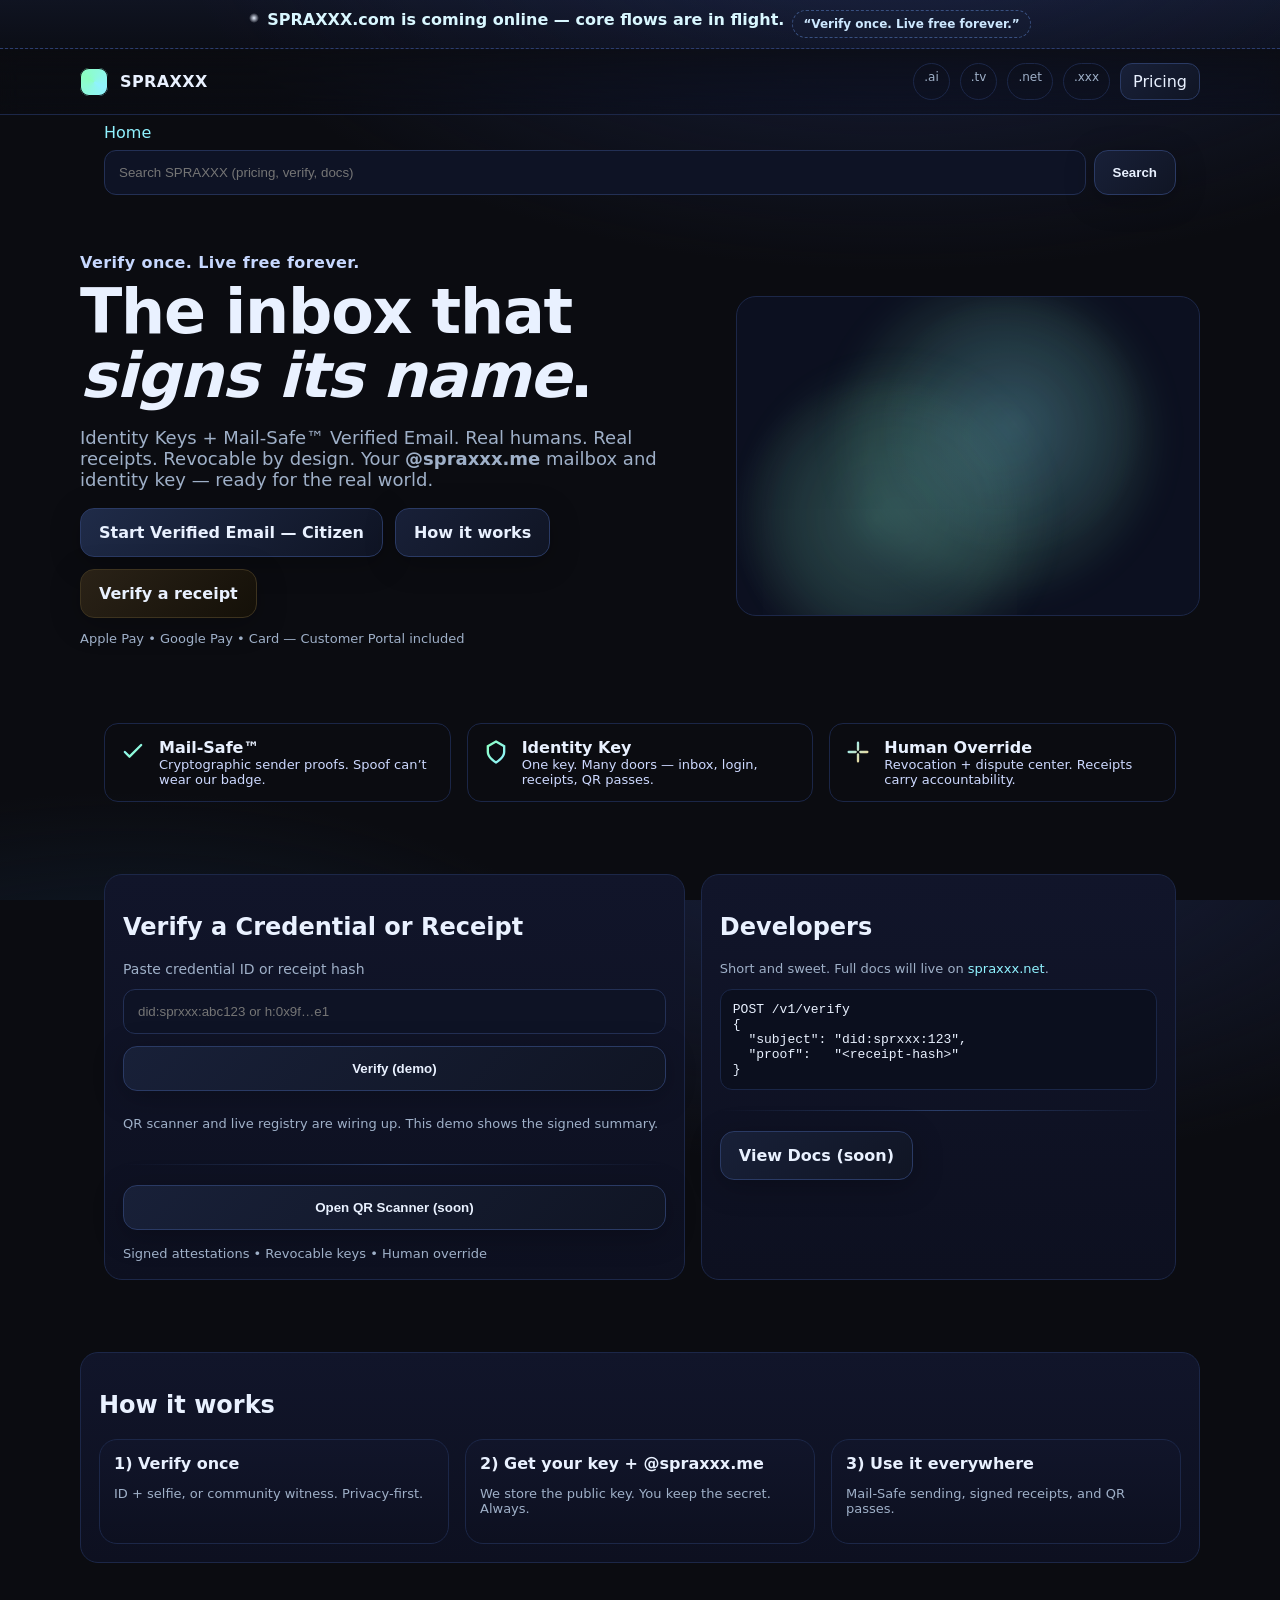
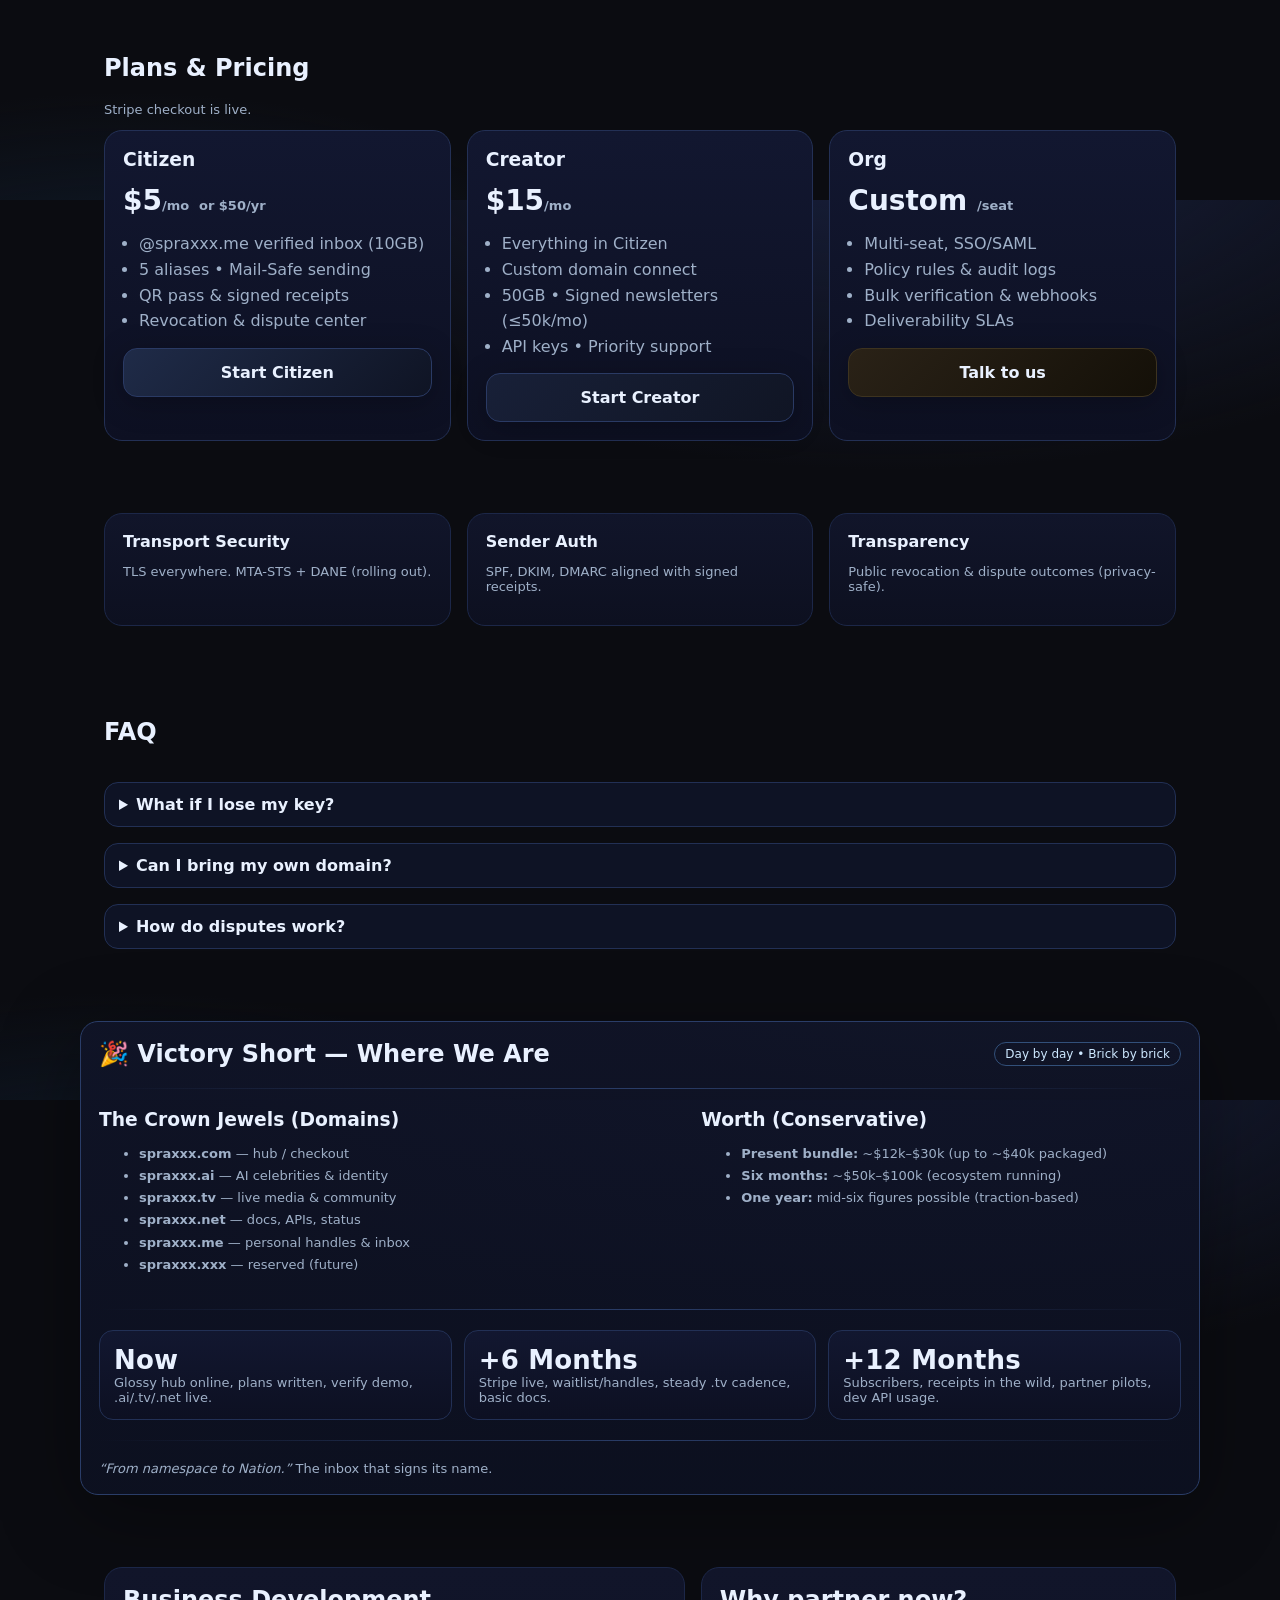
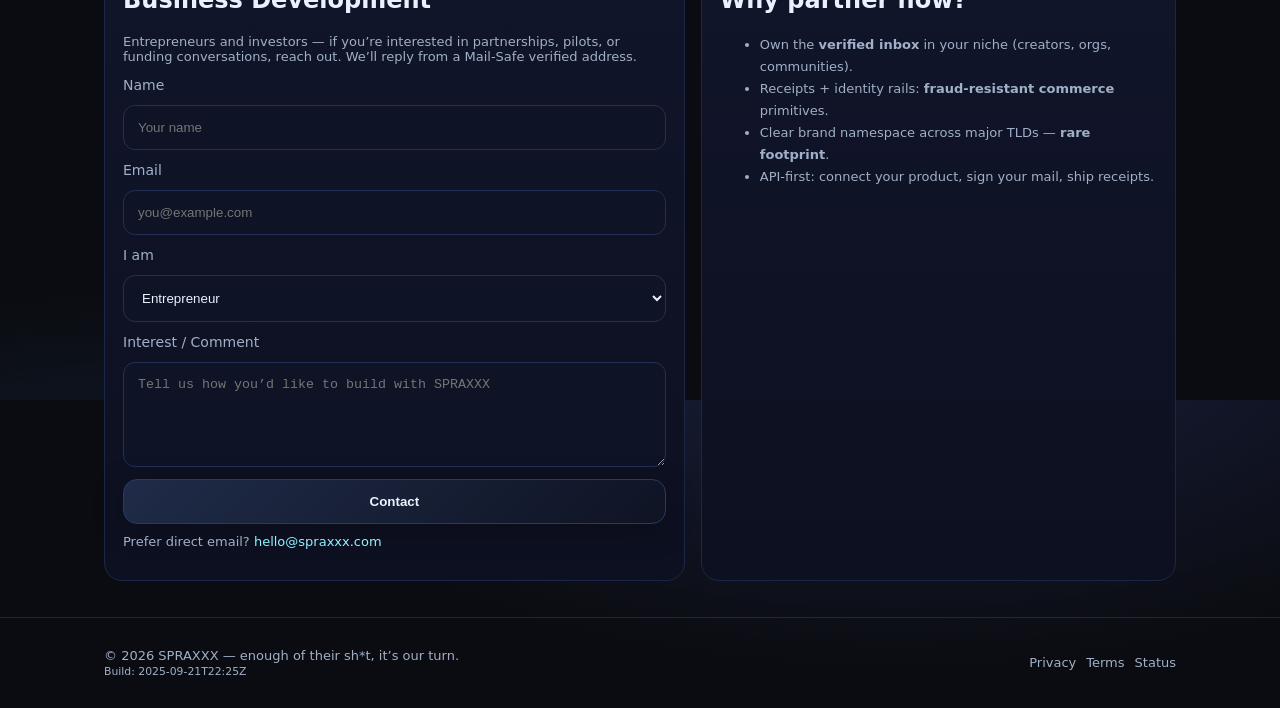
==== commit 9fcfb7b7: "Refactor index.html for clarity and accessibility" ====
--- a/index.html
+++ b/index.html
@@ -1,19 +1,23 @@
 <!doctype html>
 <html lang="en" dir="ltr">
 <head>
+  <!-- build: v2025-09-21-22:25Z -->
   <meta charset="utf-8" />
   <meta name="viewport" content="width=device-width, initial-scale=1" />
+
   <title>SPRAXXX — Verified Email, Identity Keys & Mail-Safe Receipts</title>
   <meta name="description" content="Verify once. Live free forever. SPRAXXX provides Mail-Safe™ verified email, identity keys, signed receipts, and human override. The inbox that signs its name." />
   <meta name="robots" content="index,follow" />
   <meta name="color-scheme" content="dark light" />
   <meta name="theme-color" content="#0b0c11" media="(prefers-color-scheme: dark)">
   <link rel="canonical" href="https://spraxxx.com/" />
+
+  <!-- Icons -->
   <link rel="icon" href="/assets/favicon.png" sizes="32x32" />
   <link rel="icon" href="/assets/favicon.svg" type="image/svg+xml" />
   <link rel="apple-touch-icon" href="/assets/apple-touch-icon.png"/>
 
-  <!-- Open Graph + Twitter -->
+  <!-- Social -->
   <meta property="og:site_name" content="SPRAXXX"/>
   <meta property="og:title" content="SPRAXXX — Verified Email & Identity Keys"/>
   <meta property="og:description" content="Verify once. Live free forever. Mail-Safe™ verified email and identity keys for humans, creators, and organizations."/>
@@ -28,11 +32,11 @@
   <meta name="twitter:description" content="The inbox that signs its name. Mail-Safe™ sending, signed receipts, human override."/>
   <meta name="twitter:image" content="https://spraxxx.com/assets/og.jpg"/>
 
-  <!-- Preload hero asset (adjust path if needed) -->
+  <!-- Perf -->
   <link rel="preload" as="image" href="/assets/og.jpg" imagesrcset="/assets/og.jpg 1200w"/>
   <link rel="preconnect" href="https://js.stripe.com" crossorigin>
 
-  <!-- JSON-LD: Organization -->
+  <!-- Schema.org -->
   <script type="application/ld+json">
   {
     "@context":"https://schema.org",
@@ -41,58 +45,34 @@
     "url":"https://spraxxx.com/",
     "logo":"https://spraxxx.com/assets/logo.png",
     "sameAs":["https://spraxxx.ai","https://spraxxx.tv","https://spraxxx.net"],
-    "contactPoint":[{
-      "@type":"ContactPoint",
-      "contactType":"business development",
-      "email":"hello@spraxxx.com",
-      "areaServed":"Worldwide",
-      "availableLanguage":["en"]
-    }]
+    "contactPoint":[{"@type":"ContactPoint","contactType":"business development","email":"hello@spraxxx.com","areaServed":"Worldwide","availableLanguage":["en"]}]
   }
   </script>
 
-  <!-- JSON-LD: WebSite + SearchAction -->
   <script type="application/ld+json">
-  {
-    "@context":"https://schema.org",
-    "@type":"WebSite",
-    "url":"https://spraxxx.com/",
-    "name":"SPRAXXX",
-    "potentialAction":{
-      "@type":"SearchAction",
-      "target":"https://spraxxx.com/search?q={query}",
-      "query-input":"required name=query"
-    }
+  { "@context":"https://schema.org", "@type":"WebSite",
+    "url":"https://spraxxx.com/", "name":"SPRAXXX",
+    "potentialAction":{"@type":"SearchAction","target":"https://spraxxx.com/search?q={query}","query-input":"required name=query"}
   }
   </script>
 
-  <!-- JSON-LD: Products (Citizen & Creator) -->
   <script type="application/ld+json">
-  {
-    "@context":"https://schema.org",
-    "@type":"Product",
-    "name":"Mail-Safe Verified Email (Citizen)",
-    "brand":{"@type":"Brand","name":"SPRAXXX"},
+  { "@context":"https://schema.org", "@type":"Product",
+    "name":"Mail-Safe Verified Email (Citizen)","brand":{"@type":"Brand","name":"SPRAXXX"},
     "description":"Verified @spraxxx.me inbox with Mail-Safe™ sending, signed receipts, revocation controls.",
     "offers":{"@type":"Offer","price":"5.00","priceCurrency":"USD","availability":"https://schema.org/InStock","url":"https://spraxxx.com/#pricing"}
   }
   </script>
   <script type="application/ld+json">
-  {
-    "@context":"https://schema.org",
-    "@type":"Product",
-    "name":"Mail-Safe Verified Email (Creator)",
-    "brand":{"@type":"Brand","name":"SPRAXXX"},
+  { "@context":"https://schema.org", "@type":"Product",
+    "name":"Mail-Safe Verified Email (Creator)","brand":{"@type":"Brand","name":"SPRAXXX"},
     "description":"Everything in Citizen plus custom domain connect, 50GB, signed newsletters, API keys, priority support.",
     "offers":{"@type":"Offer","price":"15.00","priceCurrency":"USD","availability":"https://schema.org/InStock","url":"https://spraxxx.com/#pricing"}
   }
   </script>
 
-  <!-- JSON-LD: FAQPage (matches on-page FAQ) -->
   <script type="application/ld+json">
-  {
-    "@context":"https://schema.org",
-    "@type":"FAQPage",
+  { "@context":"https://schema.org","@type":"FAQPage",
     "mainEntity":[
       {"@type":"Question","name":"What if I lose my key?","acceptedAnswer":{"@type":"Answer","text":"We publish your revocation, rotate, and re-issue with recovery proofs. Your secret key stays yours."}},
       {"@type":"Question","name":"Can I bring my own domain?","acceptedAnswer":{"@type":"Answer","text":"Yes — Creator plan connects your domain with DNS proofs and Mail-Safe signing."}},
@@ -105,18 +85,16 @@
     :root{
       --bg:#0b0c11; --panel:#0f1220; --ink:#e9f1ff; --muted:#9fb0c8;
       --brand:#90f2ff; --brand2:#8cffc1; --gold:#ffd389;
-      --line:#1c2748; --radius:16px; --max:1120px; --shadow:0 6px 30px rgba(0,0,0,.25);
-      --success:#8cffc1; --warn:#ffd389; --error:#ff9aa2;
+      --line:#1c2748; --radius:16px; --max:1120px; --shadow:0 6px 30px rgba(0,0,0,.25)
     }
-    *{box-sizing:border-box}
-    html,body{height:100%}
+    *{box-sizing:border-box} html,body{height:100%}
     body{
       margin:0; color:var(--ink);
       background:
         radial-gradient(1200px 600px at 70% -10%, #192140 0%, transparent 60%),
         radial-gradient(900px 480px at 10% 120%, #112033 0%, transparent 60%),
         var(--bg);
-      font-family: ui-sans-serif, system-ui, -apple-system, Segoe UI, Roboto, Inter, "Helvetica Neue", Arial, sans-serif;
+      font-family: ui-sans-serif, system-ui, -apple-system, Segoe UI, Roboto, Inter, Inter var, "Helvetica Neue", Arial, sans-serif;
       -webkit-font-smoothing:antialiased; text-rendering:optimizeLegibility;
     }
     a{color:var(--brand); text-decoration:none}
@@ -148,8 +126,7 @@
       background:linear-gradient(135deg, #182038, #101524); color:var(--ink); font-weight:650; transition: transform .15s ease, box-shadow .15s ease, filter .15s ease;}
     .btn.primary{background:linear-gradient(135deg, #1f2b48, #0f1424)}
     .btn.gold{background:linear-gradient(135deg, #2a2217, #141008); border-color:#3d331f}
-    .btn:hover{transform:translateY(-1px)}
-    .btn:active{transform:translateY(0)}
+    .btn:hover{transform:translateY(-1px)} .btn:active{transform:translateY(0)}
     .note{font-size:13px; color:var(--muted)}
     .globe{position:relative; border-radius:20px; border:1px solid var(--line); min-height:320px;
       background:radial-gradient(220px 220px at 60% 40%, rgba(144,242,255,.18), transparent 60%), radial-gradient(240px 240px at 30% 70%, rgba(140,255,193,.15), transparent 60%), #0c1020; overflow:hidden;}
@@ -168,7 +145,6 @@
     .verify{display:grid; gap:12px}
     .label{color:var(--muted); font-size:14px}
     .field{width:100%; padding:14px; border-radius:12px; border:1px solid #233055; background:#0e1325; color:var(--ink)}
-    .ghost{background:transparent}
     .value{display:flex; gap:12px; align-items:flex-start; padding:14px; border-radius:14px; border:1px solid #1b2647}
     .value svg{flex:0 0 auto}
     .plans{display:grid; gap:16px; grid-template-columns:repeat(3, minmax(0,1fr))}
@@ -194,17 +170,10 @@
     .contact-grid{display:grid; gap:16px; grid-template-columns:1.1fr .9fr}
     @media (max-width:1000px){ .contact-grid{grid-template-columns:1fr} }
     .msg{font-size:14px; margin-top:8px}
-    .msg.ok{color:var(--success)}
-    .msg.err{color:var(--error)}
-    .req{color:#ffd389}
-    .skip{position:absolute; left:-999px; top:auto; width:1px; height:1px; overflow:hidden}
-    .skip:focus{position:static; width:auto; height:auto; padding:8px 10px; background:#162040; border-radius:8px}
-    /* breadcrumb minor spacing */
-    .crumb {padding:8px 24px 0}
   </style>
 </head>
 <body>
-  <a href="#main" class="skip">Skip to content</a>
+  <a href="#main" class="skip" style="position:absolute;left:-999px;top:auto;width:1px;height:1px;overflow:hidden">Skip to content</a>
 
   <div class="ribbon" role="status" aria-live="polite">
     <span class="spark" aria-hidden="true"></span>
@@ -228,9 +197,9 @@
     </div>
   </header>
 
-  <!-- Breadcrumb (SEO-friendly) -->
-  <nav aria-label="Breadcrumb" class="wrap crumb">
-    <ol itemscope itemtype="https://schema.org/BreadcrumbList" style="list-style:none; padding-left:0; display:flex; gap:8px">
+  <!-- Breadcrumb -->
+  <nav aria-label="Breadcrumb" class="wrap" style="padding:8px 24px 0">
+    <ol itemscope itemtype="https://schema.org/BreadcrumbList" style="list-style:none; padding-left:0; display:flex; gap:8px;margin:0">
       <li itemprop="itemListElement" itemscope itemtype="https://schema.org/ListItem">
         <a itemprop="item" href="https://spraxxx.com/"><span itemprop="name">Home</span></a>
         <meta itemprop="position" content="1"/>
@@ -238,7 +207,7 @@
     </ol>
   </nav>
 
-  <!-- Site search (placeholder action) -->
+  <!-- Site search (placeholder) -->
   <form class="wrap" role="search" aria-label="Site search" action="/search" method="get" style="display:flex; gap:8px; padding:8px 24px 0">
     <input name="q" class="field" placeholder="Search SPRAXXX (pricing, verify, docs)" aria-label="Search query"/>
     <button class="btn" type="submit">Search</button>
@@ -254,11 +223,9 @@
           <p class="sub">Identity Keys + Mail-Safe™ Verified Email. Real humans. Real receipts. Revocable by design.
             Your <strong>@spraxxx.me</strong> mailbox and identity key — ready for the real world.</p>
           <div class="actions">
-            <!-- Hero CTA now goes straight to Stripe ($5) with UTM -->
             <a class="btn primary"
                href="https://buy.stripe.com/bJe4gy1Ya0NifZ27HL8IU06?utm_source=home&utm_medium=hero_btn&utm_campaign=signup"
-               data-checkout="citizen"
-               rel="nofollow noopener">
+               data-checkout="citizen" rel="nofollow noopener">
               Start Verified Email — Citizen
             </a>
             <a class="btn" href="#how">How it works</a>
@@ -293,15 +260,15 @@
       <div class="wrap grid two">
         <div class="panel">
           <h2>Verify a Credential or Receipt</h2>
-          <form class="verify" action="#" method="POST" aria-describedby="vhelp" onsubmit="event.preventDefault(); openModal('demo');">
+          <form class="verify" action="#" method="POST" onsubmit="event.preventDefault(); openModal('demo');">
             <label class="label" for="cred">Paste credential ID or receipt hash</label>
             <input id="cred" class="field" name="credential" placeholder="did:sprxxx:abc123 or h:0x9f…e1" required />
             <button class="btn" type="submit">Verify (demo)</button>
-            <p id="vhelp" class="note">QR scanner and live registry are wiring up. This demo shows the signed summary.</p>
+            <p class="note" id="vhelp">QR scanner and live registry are wiring up. This demo shows the signed summary.</p>
           </form>
           <div class="divider"></div>
           <div class="grid">
-            <button class="btn ghost" type="button" onclick="openModal('qr')">Open QR Scanner (soon)</button>
+            <button class="btn" type="button" onclick="openModal('qr')">Open QR Scanner (soon)</button>
             <small class="note">Signed attestations • Revocable keys • Human override</small>
           </div>
         </div>
@@ -348,8 +315,7 @@
             </ul>
             <a class="btn primary"
                href="https://buy.stripe.com/bJe4gy1Ya0NifZ27HL8IU06?utm_source=home&utm_medium=pricing_btn&utm_campaign=signup"
-               data-checkout="citizen"
-               rel="nofollow noopener">
+               data-checkout="citizen" rel="nofollow noopener">
               Start Citizen
             </a>
           </article>
@@ -365,8 +331,7 @@
             </ul>
             <a class="btn"
                href="https://buy.stripe.com/3cI28q46i3ZudQU2nr8IU05?utm_source=home&utm_medium=pricing_btn&utm_campaign=signup"
-               data-checkout="creator"
-               rel="nofollow noopener">
+               data-checkout="creator" rel="nofollow noopener">
               Start Creator
             </a>
           </article>
@@ -445,27 +410,24 @@
       </div>
     </section>
 
-    <!-- BUSINESS DEVELOPMENT CONTACT -->
+    <!-- BUSINESS DEVELOPMENT CONTACT (no Formspree) -->
     <section id="business" class="section">
       <div class="wrap contact-grid">
         <div class="panel">
           <h2 style="margin-top:0">Business Development</h2>
-          <p class="note">Entrepreneurs and investors — if you’re interested in partnerships, pilots, or funding conversations, reach out below. We’ll reply from a Mail-Safe verified address.</p>
-          <form id="bd-form" class="verify" method="POST">
-            <label class="label" for="bd_name">Name <span class="req" aria-hidden="true">*</span></label>
-            <input id="bd_name" name="name" class="field" placeholder="Your name" required />
-            <label class="label" for="bd_email">Email <span class="req" aria-hidden="true">*</span></label>
-            <input id="bd_email" name="_replyto" type="email" class="field" placeholder="you@example.com" required />
+          <p class="note">Entrepreneurs and investors — if you’re interested in partnerships, pilots, or funding conversations, reach out. We’ll reply from a Mail-Safe verified address.</p>
+          <form class="verify" action="mailto:hello@spraxxx.com?subject=SPRAXXX%20—%20Business%20Development%20Inquiry" method="POST" enctype="text/plain">
+            <label class="label" for="bd_name">Name</label>
+            <input id="bd_name" name="name" class="field" placeholder="Your name" />
+            <label class="label" for="bd_email">Email</label>
+            <input id="bd_email" name="email" type="email" class="field" placeholder="you@example.com" />
             <label class="label" for="bd_role">I am</label>
             <select id="bd_role" name="role" class="field">
               <option>Entrepreneur</option><option>Investor</option><option>Partner / BD</option><option>Other</option>
             </select>
             <label class="label" for="bd_msg">Interest / Comment</label>
             <textarea id="bd_msg" name="message" class="field" rows="5" placeholder="Tell us how you’d like to build with SPRAXXX"></textarea>
-            <input type="hidden" name="_subject" value="SPRAXXX — Business Development Inquiry" />
-            <input type="hidden" name="page" value="spraxxx.com" />
             <button class="btn primary" type="submit">Contact</button>
-            <div id="bd_status" class="msg" role="status" aria-live="polite"></div>
           </form>
           <p class="note" style="margin-top:10px">Prefer direct email? <a href="mailto:hello@spraxxx.com?subject=Business%20Development">hello@spraxxx.com</a></p>
         </div>
@@ -477,8 +439,6 @@
             <li>Clear brand namespace across major TLDs — <strong>rare footprint</strong>.</li>
             <li>API-first: connect your product, sign your mail, ship receipts.</li>
           </ul>
-          <div class="divider"></div>
-          <p class="note">We’re lining up pilot cohorts (creator tools, local commerce, membership clubs). Your ideas welcome.</p>
         </div>
       </div>
     </section>
@@ -486,10 +446,7 @@
 
   <footer>
     <div class="wrap foot">
-      <div class="note">
-        © <span id="y"></span> SPRAXXX — enough of their sh*t, it’s our turn.
-        <br><small>Build: 2025-09-21T21:58Z</small>
-      </div>
+      <div class="note">© <span id="y"></span> SPRAXXX — enough of their sh*t, it’s our turn.<br><small>Build: 2025-09-21T22:25Z</small></div>
       <div style="display:flex; gap:10px">
         <a class="note" href="/privacy" title="Privacy Policy">Privacy</a>
         <a class="note" href="/terms" title="Terms of Service">Terms</a>
@@ -498,16 +455,15 @@
     </div>
   </footer>
 
-  <!-- Receipt demo modal -->
-  <dialog class="modal" id="modal-demo" aria-label="Receipt verification demo">
-    <div class="backdrop" onclick="closeModal('demo')" aria-hidden="true"></div>
-    <div class="sheet" role="document" aria-describedby="demo-desc">
-      <div style="display:flex; justify-content:space-between; align-items:center; gap:10px">
-        <strong>Signed receipt (demo)</strong>
-        <button class="btn ghost" onclick="closeModal('demo')" aria-label="Close">Close</button>
-      </div>
-      <p id="demo-desc" class="note">This is a placeholder preview. Live registry wiring is in progress.</p>
-<pre style="overflow:auto; background:#0b0f1e; border:1px solid #1a2647; padding:12px; border-radius:12px"><code>{
+  <!-- Modals -->
+  <dialog class="modal" id="modal-demo" aria-label="Receipt verification demo" style="border:none;border-radius:16px;background:#0d1020;color:var(--ink);padding:0;max-width:720px">
+    <div style="padding:16px 18px;border-bottom:1px solid var(--line);display:flex;align-items:center;justify-content:space-between">
+      <strong>Signed receipt (demo)</strong>
+      <button class="btn" onclick="closeModal('demo')" aria-label="Close">Close</button>
+    </div>
+    <div style="padding:16px 18px">
+      <p class="note" id="demo-desc">Placeholder preview. Live registry wiring is in progress.</p>
+<pre style="overflow:auto; background:#0b0f1e; border:1px solid #1a2647; padding:12px; border-radius:12px; margin:0"><code>{
   "receiptId": "h:0x9f…e1",
   "from": "jacques@spraxxx.me",
   "to": "you@example.com",
@@ -519,14 +475,12 @@
     </div>
   </dialog>
 
-  <!-- QR modal (placeholder) -->
-  <dialog class="modal" id="modal-qr" aria-label="QR scanner">
-    <div class="backdrop" onclick="closeModal('qr')" aria-hidden="true"></div>
-    <div class="sheet">
-      <div style="display:flex; justify-content:space-between; align-items:center; gap:10px">
-        <strong>QR Scanner (coming soon)</strong>
-        <button class="btn ghost" onclick="closeModal('qr')" aria-label="Close">Close</button>
-      </div>
+  <dialog class="modal" id="modal-qr" aria-label="QR scanner" style="border:none;border-radius:16px;background:#0d1020;color:var(--ink);padding:0;max-width:560px">
+    <div style="padding:16px 18px;border-bottom:1px solid var(--line);display:flex;align-items:center;justify-content:space-between">
+      <strong>QR Scanner (coming soon)</strong>
+      <button class="btn" onclick="closeModal('qr')" aria-label="Close">Close</button>
+    </div>
+    <div style="padding:16px 18px">
       <p class="note">Camera permissions and on-device verify will appear here.</p>
       <div class="panel" style="text-align:center">
         <div aria-hidden="true" style="height:180px; border-radius:14px; border:1px dashed #32507a; display:flex; align-items:center; justify-content:center">⧉</div>
@@ -552,41 +506,16 @@
       else if (el) el.removeAttribute('open');
     }
 
-    // STRIPE PAYMENT LINKS — progressive enhancement
+    // STRIPE: also handle clicks via JS so regular <a> works even if JS fails
     for (const btn of document.querySelectorAll('[data-checkout]')){
       btn.addEventListener('click', (e) => {
         const plan = e.currentTarget.getAttribute('data-checkout');
-        if (plan === 'citizen') window.location.href = 'https://buy.stripe.com/bJe4gy1Ya0NifZ27HL8IU06?utm_source=home&utm_medium=js_redirect&utm_campaign=signup';
-        if (plan === 'creator') window.location.href = 'https://buy.stripe.com/3cI28q46i3ZudQU2nr8IU05?utm_source=home&utm_medium=js_redirect&utm_campaign=signup';
+        if (plan === 'citizen') window.location.href =
+          'https://buy.stripe.com/bJe4gy1Ya0NifZ27HL8IU06?utm_source=home&utm_medium=js_redirect&utm_campaign=signup';
+        if (plan === 'creator') window.location.href =
+          'https://buy.stripe.com/3cI28q46i3ZudQU2nr8IU05?utm_source=home&utm_medium=js_redirect&utm_campaign=signup';
       });
     }
-
-    // FORMSPREE ENDPOINT — replace with your real Formspree ID
-    const FORMSPREE_ENDPOINT = 'https://formspree.io/f/YOUR_FORM_ID';
-    const form = document.getElementById('bd-form');
-    const status = document.getElementById('bd_status');
-
-    form.addEventListener('submit', async (e) => {
-      e.preventDefault();
-      status.textContent = 'Sending…';
-      status.className = 'msg';
-      try {
-        const data = new FormData(form);
-        const res = await fetch(FORMSPREE_ENDPOINT, { method: 'POST', body: data, headers: { 'Accept': 'application/json' }});
-        if (res.ok) {
-          form.reset();
-          status.textContent = 'Thanks — we’ll be in touch from a Mail-Safe verified address.';
-          status.className = 'msg ok';
-        } else {
-          const j = await res.json().catch(()=>({}));
-          status.textContent = j.errors?.[0]?.message || 'Hmm, something went wrong. Try again or email hello@spraxxx.com.';
-          status.className = 'msg err';
-        }
-      } catch (err) {
-        status.textContent = 'Network error — please try again or email hello@spraxxx.com.';
-        status.className = 'msg err';
-      }
-    });
   </script>
 </body>
 </html>
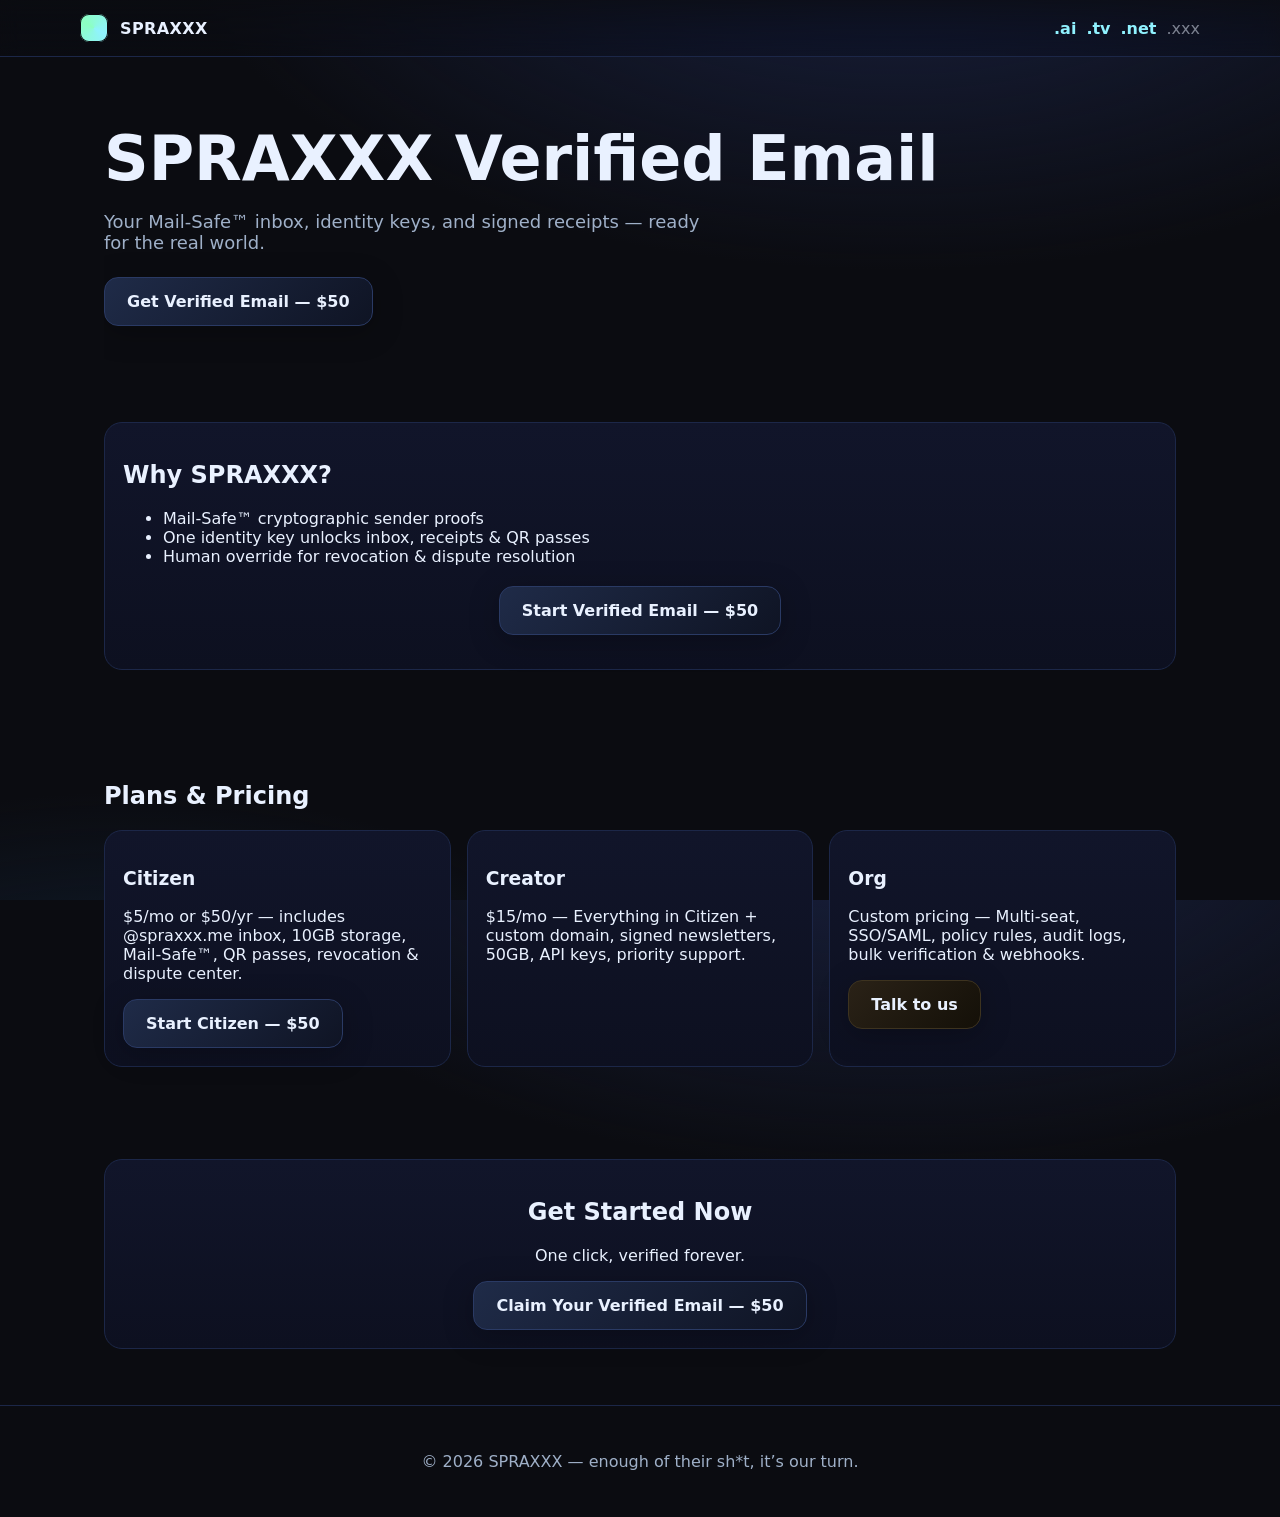
==== commit b9d800f1: "Update fmt.Println message from 'Hello' to 'Goodbye'" ====
--- a/index.html
+++ b/index.html
@@ -1,10 +1,8 @@
 <!doctype html>
 <html lang="en" dir="ltr">
 <head>
-  <!-- build: v2025-09-21-22:25Z -->
   <meta charset="utf-8" />
   <meta name="viewport" content="width=device-width, initial-scale=1" />
-
   <title>SPRAXXX — Verified Email, Identity Keys & Mail-Safe Receipts</title>
   <meta name="description" content="Verify once. Live free forever. SPRAXXX provides Mail-Safe™ verified email, identity keys, signed receipts, and human override. The inbox that signs its name." />
   <meta name="robots" content="index,follow" />
@@ -17,70 +15,6 @@
   <link rel="icon" href="/assets/favicon.svg" type="image/svg+xml" />
   <link rel="apple-touch-icon" href="/assets/apple-touch-icon.png"/>
 
-  <!-- Social -->
-  <meta property="og:site_name" content="SPRAXXX"/>
-  <meta property="og:title" content="SPRAXXX — Verified Email & Identity Keys"/>
-  <meta property="og:description" content="Verify once. Live free forever. Mail-Safe™ verified email and identity keys for humans, creators, and organizations."/>
-  <meta property="og:url" content="https://spraxxx.com/"/>
-  <meta property="og:type" content="website"/>
-  <meta property="og:image" content="https://spraxxx.com/assets/og.jpg"/>
-  <meta property="og:image:width" content="1200"/>
-  <meta property="og:image:height" content="630"/>
-  <meta property="og:locale" content="en_US"/>
-  <meta name="twitter:card" content="summary_large_image"/>
-  <meta name="twitter:title" content="SPRAXXX — Verified Email & Identity Keys"/>
-  <meta name="twitter:description" content="The inbox that signs its name. Mail-Safe™ sending, signed receipts, human override."/>
-  <meta name="twitter:image" content="https://spraxxx.com/assets/og.jpg"/>
-
-  <!-- Perf -->
-  <link rel="preload" as="image" href="/assets/og.jpg" imagesrcset="/assets/og.jpg 1200w"/>
-  <link rel="preconnect" href="https://js.stripe.com" crossorigin>
-
-  <!-- Schema.org -->
-  <script type="application/ld+json">
-  {
-    "@context":"https://schema.org",
-    "@type":"Organization",
-    "name":"SPRAXXX",
-    "url":"https://spraxxx.com/",
-    "logo":"https://spraxxx.com/assets/logo.png",
-    "sameAs":["https://spraxxx.ai","https://spraxxx.tv","https://spraxxx.net"],
-    "contactPoint":[{"@type":"ContactPoint","contactType":"business development","email":"hello@spraxxx.com","areaServed":"Worldwide","availableLanguage":["en"]}]
-  }
-  </script>
-
-  <script type="application/ld+json">
-  { "@context":"https://schema.org", "@type":"WebSite",
-    "url":"https://spraxxx.com/", "name":"SPRAXXX",
-    "potentialAction":{"@type":"SearchAction","target":"https://spraxxx.com/search?q={query}","query-input":"required name=query"}
-  }
-  </script>
-
-  <script type="application/ld+json">
-  { "@context":"https://schema.org", "@type":"Product",
-    "name":"Mail-Safe Verified Email (Citizen)","brand":{"@type":"Brand","name":"SPRAXXX"},
-    "description":"Verified @spraxxx.me inbox with Mail-Safe™ sending, signed receipts, revocation controls.",
-    "offers":{"@type":"Offer","price":"5.00","priceCurrency":"USD","availability":"https://schema.org/InStock","url":"https://spraxxx.com/#pricing"}
-  }
-  </script>
-  <script type="application/ld+json">
-  { "@context":"https://schema.org", "@type":"Product",
-    "name":"Mail-Safe Verified Email (Creator)","brand":{"@type":"Brand","name":"SPRAXXX"},
-    "description":"Everything in Citizen plus custom domain connect, 50GB, signed newsletters, API keys, priority support.",
-    "offers":{"@type":"Offer","price":"15.00","priceCurrency":"USD","availability":"https://schema.org/InStock","url":"https://spraxxx.com/#pricing"}
-  }
-  </script>
-
-  <script type="application/ld+json">
-  { "@context":"https://schema.org","@type":"FAQPage",
-    "mainEntity":[
-      {"@type":"Question","name":"What if I lose my key?","acceptedAnswer":{"@type":"Answer","text":"We publish your revocation, rotate, and re-issue with recovery proofs. Your secret key stays yours."}},
-      {"@type":"Question","name":"Can I bring my own domain?","acceptedAnswer":{"@type":"Answer","text":"Yes — Creator plan connects your domain with DNS proofs and Mail-Safe signing."}},
-      {"@type":"Question","name":"How do disputes work?","acceptedAnswer":{"@type":"Answer","text":"Receipts carry context. Our dispute center reviews evidence and updates the public registry."}}
-    ]
-  }
-  </script>
-
   <style>
     :root{
       --bg:#0b0c11; --panel:#0f1220; --ink:#e9f1ff; --muted:#9fb0c8;
@@ -90,18 +24,14 @@
     *{box-sizing:border-box} html,body{height:100%}
     body{
       margin:0; color:var(--ink);
-      background:
-        radial-gradient(1200px 600px at 70% -10%, #192140 0%, transparent 60%),
-        radial-gradient(900px 480px at 10% 120%, #112033 0%, transparent 60%),
-        var(--bg);
-      font-family: ui-sans-serif, system-ui, -apple-system, Segoe UI, Roboto, Inter, Inter var, "Helvetica Neue", Arial, sans-serif;
+      background: radial-gradient(1200px 600px at 70% -10%, #192140 0%, transparent 60%),
+                  radial-gradient(900px 480px at 10% 120%, #112033 0%, transparent 60%),
+                  var(--bg);
+      font-family: ui-sans-serif, system-ui, -apple-system, Segoe UI, Roboto, Inter, Arial, sans-serif;
       -webkit-font-smoothing:antialiased; text-rendering:optimizeLegibility;
     }
-    a{color:var(--brand); text-decoration:none}
-    a:hover{text-decoration:underline}
-    a:focus-visible, button:focus-visible, input:focus-visible, [role="button"]:focus-visible{
-      outline:3px solid var(--brand); outline-offset:2px; border-radius:10px;
-    }
+    a{color:var(--brand); text-decoration:none; font-weight:600;}
+    a:hover{text-decoration:underline;}
     header{position:sticky; top:0; z-index:20; backdrop-filter:saturate(150%) blur(10px);
       background:linear-gradient(180deg, rgba(11,12,17,.75), rgba(11,12,17,.35)); border-bottom:1px solid var(--line)}
     .wrap{max-width:var(--max); margin:0 auto; padding:0 24px}
@@ -110,412 +40,97 @@
     .badge{width:28px; height:28px; border-radius:9px; box-shadow:0 0 0 1px #0b0c11 inset;
       background:conic-gradient(from 120deg at 50% 50%, var(--brand), var(--brand2), var(--brand));}
     nav{display:flex; gap:10px; flex-wrap:wrap}
-    .chip{font-size:12px; padding:6px 10px; border-radius:999px; border:1px solid var(--line); color:var(--muted)}
-    .cta-mini{display:inline-flex; align-items:center; gap:8px; padding:8px 12px; border-radius:12px;
-      border:1px solid #2a3a64; background:linear-gradient(135deg,#182038,#101524); color:var(--ink);}
-    .soon{display:inline-flex; align-items:center; gap:8px; padding:6px 10px; border-radius:999px; font-size:12px;
-      border:1px dashed #385080; color:#cde8ff; background:rgba(24,32,56,.35)}
-    .hero{position:relative; overflow:hidden}
-    .hero-inner{display:grid; grid-template-columns:1.15fr .85fr; gap:28px; align-items:center; padding:58px 0 28px}
-    @media (max-width:1000px){ .hero-inner{grid-template-columns:1fr; padding:42px 0 10px} }
-    .headline{font-size: clamp(30px, 5.6vw, 62px); line-height:1.04; margin:8px 0 10px; letter-spacing:-.02em}
-    .tag{color:#c7d8ff; font-weight:700; letter-spacing:.4px}
-    .sub{color:var(--muted); font-size:18px; max-width:52ch}
-    .actions{display:flex; gap:12px; flex-wrap:wrap; margin-top:16px}
-    .btn{display:inline-flex; align-items:center; justify-content:center; gap:10px; padding:14px 18px; border-radius:14px; cursor:pointer; user-select:none; border:1px solid #2a3a64; box-shadow:var(--shadow);
-      background:linear-gradient(135deg, #182038, #101524); color:var(--ink); font-weight:650; transition: transform .15s ease, box-shadow .15s ease, filter .15s ease;}
+    .hero{position:relative; overflow:hidden; padding:60px 0}
+    .headline{font-size:clamp(30px, 5.6vw, 62px); line-height:1.1; margin:8px 0 16px}
+    .sub{color:var(--muted); font-size:18px; max-width:52ch; margin-bottom:24px}
+    .btn{display:inline-flex; align-items:center; justify-content:center; gap:10px; padding:14px 22px;
+      border-radius:14px; cursor:pointer; user-select:none; border:1px solid #2a3a64; box-shadow:var(--shadow);
+      background:linear-gradient(135deg, #182038, #101524); color:var(--ink); font-weight:650; transition: transform .15s ease, box-shadow .15s ease;}
     .btn.primary{background:linear-gradient(135deg, #1f2b48, #0f1424)}
     .btn.gold{background:linear-gradient(135deg, #2a2217, #141008); border-color:#3d331f}
-    .btn:hover{transform:translateY(-1px)} .btn:active{transform:translateY(0)}
-    .note{font-size:13px; color:var(--muted)}
-    .globe{position:relative; border-radius:20px; border:1px solid var(--line); min-height:320px;
-      background:radial-gradient(220px 220px at 60% 40%, rgba(144,242,255,.18), transparent 60%), radial-gradient(240px 240px at 30% 70%, rgba(140,255,193,.15), transparent 60%), #0c1020; overflow:hidden;}
-    .globe:before,.globe:after{content:""; position:absolute; inset:-120px -60px auto auto; width:520px; height:520px; border-radius:50%;
-      background:radial-gradient(closest-side, rgba(144,242,255,.25), rgba(140,255,193,.18) 55%, transparent 60%); filter:blur(20px); opacity:.55; animation: float 18s ease-in-out infinite;}
-    .globe:after{ inset:auto auto -140px -80px; width:480px; height:480px; animation-duration:22s; opacity:.45 }
-    @keyframes float { 0%,100%{ transform:translateY(-8px)} 50%{ transform:translateY(8px)} }
-    @media (prefers-reduced-motion:reduce){ .globe:before,.globe:after{animation:none} }
     .section{padding:36px 0}
-    .panel{background:linear-gradient(180deg, #11152a 0%, #0d1020 100%); border:1px solid var(--line); border-radius:18px; padding:18px;}
-    .grid{display:grid; gap:16px}
-    .two{grid-template-columns:1.1fr .9fr}
-    .three{grid-template-columns:repeat(3, minmax(0,1fr))}
-    @media (max-width:1000px){ .two,.three{grid-template-columns:1fr} }
-    .divider{height:1px; background:linear-gradient(90deg, transparent, #2a3d68, transparent); margin:20px 0}
-    .verify{display:grid; gap:12px}
-    .label{color:var(--muted); font-size:14px}
-    .field{width:100%; padding:14px; border-radius:12px; border:1px solid #233055; background:#0e1325; color:var(--ink)}
-    .value{display:flex; gap:12px; align-items:flex-start; padding:14px; border-radius:14px; border:1px solid #1b2647}
-    .value svg{flex:0 0 auto}
+    .panel{background:linear-gradient(180deg, #11152a 0%, #0d1020 100%); border:1px solid var(--line); border-radius:18px; padding:18px; margin-bottom:20px;}
     .plans{display:grid; gap:16px; grid-template-columns:repeat(3, minmax(0,1fr))}
-    @media (max-width:1000px){ .plans{grid-template-columns:1fr} }
-    .plan{border:1px solid #233055; border-radius:18px; padding:18px; background:linear-gradient(180deg, #121730, #0d1022); display:flex; flex-direction:column; gap:14px;}
-    .plan h3{margin:0}
-    .price{font-size:28px; font-weight:800}
-    .plan ul{margin:0; padding-left:16px; color:var(--muted); line-height:1.6}
-    .tagline{font-size:13px; color:#cdd9ff}
-    details{border:1px solid #223055; border-radius:14px; padding:12px 14px; background:#0e1325}
-    summary{cursor:pointer; font-weight:700}
-    details p{color:var(--muted)}
-    footer{padding:30px 0; color:#9fb2d8; border-top:1px solid var(--line)}
-    .foot{display:flex; align-items:center; justify-content:space-between; gap:12px; flex-wrap:wrap}
-    .ribbon{display:flex; justify-content:center; padding:10px; border-bottom:1px dashed #2c3d6e; background:linear-gradient(180deg, rgba(25,34,64,.35), rgba(12,16,32,.35)); color:#d9f7ff; font-weight:700; gap:8px;}
-    .spark{display:inline-block; width:10px; height:10px; border-radius:50%; background:radial-gradient(closest-side, #e9f1ff, transparent); filter:blur(.5px); margin-top:3px;}
-    .victory{background:linear-gradient(180deg, rgba(16,20,40,.9), rgba(12,16,32,.95)), radial-gradient(800px 300px at 85% -20%, rgba(144,242,255,.15), transparent 60%), radial-gradient(800px 300px at 5% 120%, rgba(140,255,193,.12), transparent 60%); border:1px solid #2a3d68; box-shadow: 0 18px 80px rgba(0,0,0,.35);}
-    .stats{display:grid; gap:12px; grid-template-columns:repeat(3, minmax(0,1fr))}
-    @media (max-width:900px){ .stats{grid-template-columns:1fr} }
-    .stat{border:1px solid #223055; border-radius:14px; padding:14px; background:linear-gradient(180deg,#121730,#0d1022);}
-    .stat .big{font-size:26px; font-weight:900; letter-spacing:.2px}
-    .pill{display:inline-block; padding:4px 10px; font-size:12px; border-radius:999px; border:1px solid #32507a; color:#cde8ff}
-    .contact-grid{display:grid; gap:16px; grid-template-columns:1.1fr .9fr}
-    @media (max-width:1000px){ .contact-grid{grid-template-columns:1fr} }
-    .msg{font-size:14px; margin-top:8px}
+    @media(max-width:1000px){.plans{grid-template-columns:1fr}}
+    footer{padding:30px 0; color:var(--muted); border-top:1px solid var(--line); text-align:center}
   </style>
 </head>
 <body>
-  <a href="#main" class="skip" style="position:absolute;left:-999px;top:auto;width:1px;height:1px;overflow:hidden">Skip to content</a>
-
-  <div class="ribbon" role="status" aria-live="polite">
-    <span class="spark" aria-hidden="true"></span>
-    <span>SPRAXXX.com is coming online — core flows are in flight.</span>
-    <span class="soon">“Verify once. Live free forever.”</span>
-  </div>
-
   <header>
     <div class="wrap bar">
       <div class="logo">
-        <span class="badge" aria-hidden="true"></span>
-        <span aria-label="SPRAXXX">SPRAXXX</span>
+        <span class="badge"></span>
+        <span>SPRAXXX</span>
       </div>
-      <nav aria-label="Sites">
-        <a class="chip" href="https://spraxxx.ai" target="_blank" rel="noopener" title="SPRAXXX AI — Personas & Identity">.ai</a>
-        <a class="chip" href="https://spraxxx.tv" target="_blank" rel="noopener" title="SPRAXXX TV — Media & Community">.tv</a>
-        <a class="chip" href="https://spraxxx.net" target="_blank" rel="noopener" title="SPRAXXX Network — Docs & Status">.net</a>
-        <span class="chip" aria-disabled="true" title="Reserved">.xxx</span>
-        <a class="cta-mini" href="#pricing" role="button" aria-label="View pricing">Pricing</a>
+      <nav>
+        <a href="https://spraxxx.ai" target="_blank">.ai</a>
+        <a href="https://spraxxx.tv" target="_blank">.tv</a>
+        <a href="https://spraxxx.net" target="_blank">.net</a>
+        <span style="opacity:.5">.xxx</span>
       </nav>
     </div>
   </header>
 
-  <!-- Breadcrumb -->
-  <nav aria-label="Breadcrumb" class="wrap" style="padding:8px 24px 0">
-    <ol itemscope itemtype="https://schema.org/BreadcrumbList" style="list-style:none; padding-left:0; display:flex; gap:8px;margin:0">
-      <li itemprop="itemListElement" itemscope itemtype="https://schema.org/ListItem">
-        <a itemprop="item" href="https://spraxxx.com/"><span itemprop="name">Home</span></a>
-        <meta itemprop="position" content="1"/>
-      </li>
-    </ol>
-  </nav>
+  <main class="wrap">
+    <!-- TOP CTA -->
+    <section class="hero">
+      <h1 class="headline">SPRAXXX Verified Email</h1>
+      <p class="sub">Your Mail-Safe™ inbox, identity keys, and signed receipts — ready for the real world.</p>
+      <a class="btn primary" href="https://buy.stripe.com/bJe4gy1Ya0NifZ27HL8IU06" target="_blank">Get Verified Email — $50</a>
+    </section>
 
-  <!-- Site search (placeholder) -->
-  <form class="wrap" role="search" aria-label="Site search" action="/search" method="get" style="display:flex; gap:8px; padding:8px 24px 0">
-    <input name="q" class="field" placeholder="Search SPRAXXX (pricing, verify, docs)" aria-label="Search query"/>
-    <button class="btn" type="submit">Search</button>
-  </form>
-
-  <main id="main">
-    <!-- HERO -->
-    <section class="hero">
-      <div class="wrap hero-inner">
-        <div>
-          <div class="tag">Verify once. Live free forever.</div>
-          <h1 class="headline">The inbox that <em>signs its name</em>.</h1>
-          <p class="sub">Identity Keys + Mail-Safe™ Verified Email. Real humans. Real receipts. Revocable by design.
-            Your <strong>@spraxxx.me</strong> mailbox and identity key — ready for the real world.</p>
-          <div class="actions">
-            <a class="btn primary"
-               href="https://buy.stripe.com/bJe4gy1Ya0NifZ27HL8IU06?utm_source=home&utm_medium=hero_btn&utm_campaign=signup"
-               data-checkout="citizen" rel="nofollow noopener">
-              Start Verified Email — Citizen
-            </a>
-            <a class="btn" href="#how">How it works</a>
-            <a class="btn gold" href="#verify">Verify a receipt</a>
-          </div>
-          <p class="note">Apple Pay • Google Pay • Card — Customer Portal included</p>
-        </div>
-        <div class="globe" aria-hidden="true"></div>
+    <!-- VALUE + MIDDLE CTA -->
+    <section class="section">
+      <div class="panel">
+        <h2>Why SPRAXXX?</h2>
+        <ul>
+          <li>Mail-Safe™ cryptographic sender proofs</li>
+          <li>One identity key unlocks inbox, receipts & QR passes</li>
+          <li>Human override for revocation & dispute resolution</li>
+        </ul>
+        <p style="text-align:center; margin-top:20px;">
+          <a class="btn primary" href="https://buy.stripe.com/bJe4gy1Ya0NifZ27HL8IU06" target="_blank">Start Verified Email — $50</a>
+        </p>
       </div>
     </section>
 
-    <!-- VALUE PROPS -->
+    <!-- PRICING PANEL -->
     <section class="section">
-      <div class="wrap grid three" aria-label="Key benefits">
-        <div class="value">
-          <svg width="28" height="28" viewBox="0 0 24 24" fill="none" aria-hidden="true"><path d="M5 12l4 4L19 6" stroke="url(#g1)" stroke-width="2" stroke-linecap="round" stroke-linejoin="round"/><defs><linearGradient id="g1" x1="0" y1="0" x2="1" y2="1"><stop stop-color="#90f2ff"/><stop offset="1" stop-color="#8cffc1"/></linearGradient></defs></svg>
-          <div><strong>Mail-Safe™</strong><div class="tagline">Cryptographic sender proofs. Spoof can’t wear our badge.</div></div>
+      <h2>Plans & Pricing</h2>
+      <div class="plans">
+        <div class="panel">
+          <h3>Citizen</h3>
+          <p>$5/mo or $50/yr — includes @spraxxx.me inbox, 10GB storage, Mail-Safe™, QR passes, revocation & dispute center.</p>
+          <a class="btn primary" href="https://buy.stripe.com/bJe4gy1Ya0NifZ27HL8IU06" target="_blank">Start Citizen — $50</a>
         </div>
-        <div class="value">
-          <svg width="28" height="28" viewBox="0 0 24 24" fill="none" aria-hidden="true"><path d="M12 3l7 4v5c0 5-7 9-7 9s-7-4-7-9V7l7-4z" stroke="url(#g2)" stroke-width="2" fill="none"/><defs><linearGradient id="g2" x1="0" y1="0" x2="1" y2="1"><stop stop-color="#8cffc1"/><stop offset="1" stop-color="#90f2ff"/></linearGradient></defs></svg>
-          <div><strong>Identity Key</strong><div class="tagline">One key. Many doors — inbox, login, receipts, QR passes.</div></div>
+        <div class="panel">
+          <h3>Creator</h3>
+          <p>$15/mo — Everything in Citizen + custom domain, signed newsletters, 50GB, API keys, priority support.</p>
         </div>
-        <div class="value">
-          <svg width="28" height="28" viewBox="0 0 24 24" fill="none" aria-hidden="true"><path d="M4 12h6m4 0h6M12 4v6m0 4v6" stroke="url(#g3)" stroke-width="2" stroke-linecap="round"/><defs><linearGradient id="g3" x1="0" y1="0" x2="1" y2="1"><stop stop-color="#90f2ff"/><stop offset="1" stop-color="#ffd389"/></linearGradient></defs></svg>
-          <div><strong>Human Override</strong><div class="tagline">Revocation + dispute center. Receipts carry accountability.</div></div>
+        <div class="panel">
+          <h3>Org</h3>
+          <p>Custom pricing — Multi-seat, SSO/SAML, policy rules, audit logs, bulk verification & webhooks.</p>
+          <a class="btn gold" href="mailto:hello@spraxxx.com?subject=SPRAXXX%20Org">Talk to us</a>
         </div>
       </div>
     </section>
 
-    <!-- VERIFY + DEV PREVIEW -->
-    <section id="verify" class="section">
-      <div class="wrap grid two">
-        <div class="panel">
-          <h2>Verify a Credential or Receipt</h2>
-          <form class="verify" action="#" method="POST" onsubmit="event.preventDefault(); openModal('demo');">
-            <label class="label" for="cred">Paste credential ID or receipt hash</label>
-            <input id="cred" class="field" name="credential" placeholder="did:sprxxx:abc123 or h:0x9f…e1" required />
-            <button class="btn" type="submit">Verify (demo)</button>
-            <p class="note" id="vhelp">QR scanner and live registry are wiring up. This demo shows the signed summary.</p>
-          </form>
-          <div class="divider"></div>
-          <div class="grid">
-            <button class="btn" type="button" onclick="openModal('qr')">Open QR Scanner (soon)</button>
-            <small class="note">Signed attestations • Revocable keys • Human override</small>
-          </div>
-        </div>
-        <div class="panel">
-          <h2>Developers</h2>
-          <p class="note">Short and sweet. Full docs will live on <a href="https://spraxxx.net" target="_blank" rel="noopener">spraxxx.net</a>.</p>
-<pre aria-label="API sample" style="overflow:auto; background:#0b0f1e; border:1px solid #1a2647; padding:12px; border-radius:12px"><code>POST /v1/verify
-{
-  "subject": "did:sprxxx:123",
-  "proof":   "&lt;receipt-hash&gt;"
-}</code></pre>
-          <div class="divider"></div>
-          <a class="btn" href="#docs" role="button" aria-label="Open docs">View Docs (soon)</a>
-        </div>
-      </div>
-    </section>
-
-    <!-- HOW IT WORKS -->
-    <section id="how" class="section">
-      <div class="wrap panel">
-        <h2>How it works</h2>
-        <div class="grid three" style="margin-top:8px">
-          <div class="panel" style="padding:14px"><strong>1) Verify once</strong><p class="note">ID + selfie, or community witness. Privacy-first.</p></div>
-          <div class="panel" style="padding:14px"><strong>2) Get your key + @spraxxx.me</strong><p class="note">We store the public key. You keep the secret. Always.</p></div>
-          <div class="panel" style="padding:14px"><strong>3) Use it everywhere</strong><p class="note">Mail-Safe sending, signed receipts, and QR passes.</p></div>
-        </div>
-      </div>
-    </section>
-
-    <!-- PRICING -->
-    <section id="pricing" class="section">
-      <div class="wrap">
-        <h2>Plans &amp; Pricing</h2>
-        <p class="note">Stripe checkout is live.</p>
-        <div class="plans" role="list">
-          <article class="plan" role="listitem" aria-label="Citizen plan">
-            <h3>Citizen</h3>
-            <div class="price">$5<span class="note">/mo</span> <span class="note">or $50/yr</span></div>
-            <ul>
-              <li>@spraxxx.me verified inbox (10GB)</li>
-              <li>5 aliases • Mail-Safe sending</li>
-              <li>QR pass &amp; signed receipts</li>
-              <li>Revocation &amp; dispute center</li>
-            </ul>
-            <a class="btn primary"
-               href="https://buy.stripe.com/bJe4gy1Ya0NifZ27HL8IU06?utm_source=home&utm_medium=pricing_btn&utm_campaign=signup"
-               data-checkout="citizen" rel="nofollow noopener">
-              Start Citizen
-            </a>
-          </article>
-
-          <article class="plan" role="listitem" aria-label="Creator plan">
-            <h3>Creator</h3>
-            <div class="price">$15<span class="note">/mo</span></div>
-            <ul>
-              <li>Everything in Citizen</li>
-              <li>Custom domain connect</li>
-              <li>50GB • Signed newsletters (≤50k/mo)</li>
-              <li>API keys • Priority support</li>
-            </ul>
-            <a class="btn"
-               href="https://buy.stripe.com/3cI28q46i3ZudQU2nr8IU05?utm_source=home&utm_medium=pricing_btn&utm_campaign=signup"
-               data-checkout="creator" rel="nofollow noopener">
-              Start Creator
-            </a>
-          </article>
-
-          <article class="plan" role="listitem" aria-label="Org plan">
-            <h3>Org</h3>
-            <div class="price">Custom <span class="note">/seat</span></div>
-            <ul>
-              <li>Multi-seat, SSO/SAML</li>
-              <li>Policy rules &amp; audit logs</li>
-              <li>Bulk verification &amp; webhooks</li>
-              <li>Deliverability SLAs</li>
-            </ul>
-            <a class="btn gold" href="mailto:hello@spraxxx.com?subject=SPRAXXX%20Org" rel="noopener">Talk to us</a>
-          </article>
-        </div>
-      </div>
-    </section>
-
-    <!-- TRUST / BADGES -->
+    <!-- BOTTOM CTA -->
     <section class="section">
-      <div class="wrap grid three">
-        <div class="panel"><strong>Transport Security</strong><p class="note">TLS everywhere. MTA-STS + DANE (rolling out).</p></div>
-        <div class="panel"><strong>Sender Auth</strong><p class="note">SPF, DKIM, DMARC aligned with signed receipts.</p></div>
-        <div class="panel"><strong>Transparency</strong><p class="note">Public revocation &amp; dispute outcomes (privacy-safe).</p></div>
-      </div>
-    </section>
-
-    <!-- FAQ -->
-    <section class="section">
-      <div class="wrap grid">
-        <h2>FAQ</h2>
-        <details><summary>What if I lose my key?</summary><p>We publish your revocation, rotate, and re-issue with recovery proofs. Your secret key stays yours.</p></details>
-        <details><summary>Can I bring my own domain?</summary><p>Yes — Creator plan connects your domain with DNS proofs and Mail-Safe signing.</p></details>
-        <details><summary>How do disputes work?</summary><p>Receipts carry context. Our dispute center reviews evidence and updates the public registry.</p></details>
-      </div>
-    </section>
-
-    <!-- VICTORY REPORT -->
-    <section id="victory" class="section">
-      <div class="wrap panel victory">
-        <div style="display:flex; align-items:center; justify-content:space-between; gap:12px; flex-wrap:wrap">
-          <h2 style="margin:0">🎉 Victory Short — Where We Are</h2>
-          <span class="pill">Day by day • Brick by brick</span>
-        </div>
-        <div class="divider"></div>
-        <div class="grid two" style="align-items:start">
-          <div>
-            <h3 style="margin:0 0 10px 0">The Crown Jewels (Domains)</h3>
-            <ul class="note" style="line-height:1.7">
-              <li><strong>spraxxx.com</strong> — hub / checkout</li>
-              <li><strong>spraxxx.ai</strong> — AI celebrities &amp; identity</li>
-              <li><strong>spraxxx.tv</strong> — live media &amp; community</li>
-              <li><strong>spraxxx.net</strong> — docs, APIs, status</li>
-              <li><strong>spraxxx.me</strong> — personal handles &amp; inbox</li>
-              <li><strong>spraxxx.xxx</strong> — reserved (future)</li>
-            </ul>
-          </div>
-          <div>
-            <h3 style="margin:0 0 10px 0">Worth (Conservative)</h3>
-            <ul class="note" style="line-height:1.7">
-              <li><strong>Present bundle:</strong> ~$12k–$30k (up to ~$40k packaged)</li>
-              <li><strong>Six months:</strong> ~$50k–$100k (ecosystem running)</li>
-              <li><strong>One year:</strong> mid-six figures possible (traction-based)</li>
-            </ul>
-          </div>
-        </div>
-        <div class="divider"></div>
-        <div class="stats" role="list">
-          <div class="stat" role="listitem"><div class="big">Now</div><div class="note">Glossy hub online, plans written, verify demo, .ai/.tv/.net live.</div></div>
-          <div class="stat" role="listitem"><div class="big">+6 Months</div><div class="note">Stripe live, waitlist/handles, steady .tv cadence, basic docs.</div></div>
-          <div class="stat" role="listitem"><div class="big">+12 Months</div><div class="note">Subscribers, receipts in the wild, partner pilots, dev API usage.</div></div>
-        </div>
-        <div class="divider"></div>
-        <p class="note" style="margin:0"><em>“From namespace to Nation.”</em> The inbox that signs its name.</p>
-      </div>
-    </section>
-
-    <!-- BUSINESS DEVELOPMENT CONTACT (no Formspree) -->
-    <section id="business" class="section">
-      <div class="wrap contact-grid">
-        <div class="panel">
-          <h2 style="margin-top:0">Business Development</h2>
-          <p class="note">Entrepreneurs and investors — if you’re interested in partnerships, pilots, or funding conversations, reach out. We’ll reply from a Mail-Safe verified address.</p>
-          <form class="verify" action="mailto:hello@spraxxx.com?subject=SPRAXXX%20—%20Business%20Development%20Inquiry" method="POST" enctype="text/plain">
-            <label class="label" for="bd_name">Name</label>
-            <input id="bd_name" name="name" class="field" placeholder="Your name" />
-            <label class="label" for="bd_email">Email</label>
-            <input id="bd_email" name="email" type="email" class="field" placeholder="you@example.com" />
-            <label class="label" for="bd_role">I am</label>
-            <select id="bd_role" name="role" class="field">
-              <option>Entrepreneur</option><option>Investor</option><option>Partner / BD</option><option>Other</option>
-            </select>
-            <label class="label" for="bd_msg">Interest / Comment</label>
-            <textarea id="bd_msg" name="message" class="field" rows="5" placeholder="Tell us how you’d like to build with SPRAXXX"></textarea>
-            <button class="btn primary" type="submit">Contact</button>
-          </form>
-          <p class="note" style="margin-top:10px">Prefer direct email? <a href="mailto:hello@spraxxx.com?subject=Business%20Development">hello@spraxxx.com</a></p>
-        </div>
-        <div class="panel">
-          <h2 style="margin-top:0">Why partner now?</h2>
-          <ul class="note" style="line-height:1.7; margin:0">
-            <li>Own the <strong>verified inbox</strong> in your niche (creators, orgs, communities).</li>
-            <li>Receipts + identity rails: <strong>fraud-resistant commerce</strong> primitives.</li>
-            <li>Clear brand namespace across major TLDs — <strong>rare footprint</strong>.</li>
-            <li>API-first: connect your product, sign your mail, ship receipts.</li>
-          </ul>
-        </div>
+      <div class="panel" style="text-align:center">
+        <h2>Get Started Now</h2>
+        <p>One click, verified forever.</p>
+        <a class="btn primary" href="https://buy.stripe.com/bJe4gy1Ya0NifZ27HL8IU06" target="_blank">Claim Your Verified Email — $50</a>
       </div>
     </section>
   </main>
 
   <footer>
-    <div class="wrap foot">
-      <div class="note">© <span id="y"></span> SPRAXXX — enough of their sh*t, it’s our turn.<br><small>Build: 2025-09-21T22:25Z</small></div>
-      <div style="display:flex; gap:10px">
-        <a class="note" href="/privacy" title="Privacy Policy">Privacy</a>
-        <a class="note" href="/terms" title="Terms of Service">Terms</a>
-        <a class="note" href="/status" title="System Status">Status</a>
-      </div>
-    </div>
+    <p>© <span id="year"></span> SPRAXXX — enough of their sh*t, it’s our turn.</p>
   </footer>
 
-  <!-- Modals -->
-  <dialog class="modal" id="modal-demo" aria-label="Receipt verification demo" style="border:none;border-radius:16px;background:#0d1020;color:var(--ink);padding:0;max-width:720px">
-    <div style="padding:16px 18px;border-bottom:1px solid var(--line);display:flex;align-items:center;justify-content:space-between">
-      <strong>Signed receipt (demo)</strong>
-      <button class="btn" onclick="closeModal('demo')" aria-label="Close">Close</button>
-    </div>
-    <div style="padding:16px 18px">
-      <p class="note" id="demo-desc">Placeholder preview. Live registry wiring is in progress.</p>
-<pre style="overflow:auto; background:#0b0f1e; border:1px solid #1a2647; padding:12px; border-radius:12px; margin:0"><code>{
-  "receiptId": "h:0x9f…e1",
-  "from": "jacques@spraxxx.me",
-  "to": "you@example.com",
-  "timestamp": "2025-09-21T12:00:00Z",
-  "signature": "ed25519:…",
-  "policy": "Mail-Safe v1",
-  "status": "valid"
-}</code></pre>
-    </div>
-  </dialog>
-
-  <dialog class="modal" id="modal-qr" aria-label="QR scanner" style="border:none;border-radius:16px;background:#0d1020;color:var(--ink);padding:0;max-width:560px">
-    <div style="padding:16px 18px;border-bottom:1px solid var(--line);display:flex;align-items:center;justify-content:space-between">
-      <strong>QR Scanner (coming soon)</strong>
-      <button class="btn" onclick="closeModal('qr')" aria-label="Close">Close</button>
-    </div>
-    <div style="padding:16px 18px">
-      <p class="note">Camera permissions and on-device verify will appear here.</p>
-      <div class="panel" style="text-align:center">
-        <div aria-hidden="true" style="height:180px; border-radius:14px; border:1px dashed #32507a; display:flex; align-items:center; justify-content:center">⧉</div>
-      </div>
-    </div>
-  </dialog>
-
   <script>
-    // YEAR
-    document.getElementById('y').textContent = new Date().getFullYear();
-
-    // MODALS
-    function openModal(kind){
-      const id = kind === 'qr' ? 'modal-qr' : 'modal-demo';
-      const el = document.getElementById(id);
-      if (el && typeof el.showModal === 'function') el.showModal();
-      else if (el) el.setAttribute('open','');
-    }
-    function closeModal(kind){
-      const id = kind === 'qr' ? 'modal-qr' : 'modal-demo';
-      const el = document.getElementById(id);
-      if (el && typeof el.close === 'function') el.close();
-      else if (el) el.removeAttribute('open');
-    }
-
-    // STRIPE: also handle clicks via JS so regular <a> works even if JS fails
-    for (const btn of document.querySelectorAll('[data-checkout]')){
-      btn.addEventListener('click', (e) => {
-        const plan = e.currentTarget.getAttribute('data-checkout');
-        if (plan === 'citizen') window.location.href =
-          'https://buy.stripe.com/bJe4gy1Ya0NifZ27HL8IU06?utm_source=home&utm_medium=js_redirect&utm_campaign=signup';
-        if (plan === 'creator') window.location.href =
-          'https://buy.stripe.com/3cI28q46i3ZudQU2nr8IU05?utm_source=home&utm_medium=js_redirect&utm_campaign=signup';
-      });
-    }
+    document.getElementById('year').textContent = new Date().getFullYear();
   </script>
 </body>
 </html>
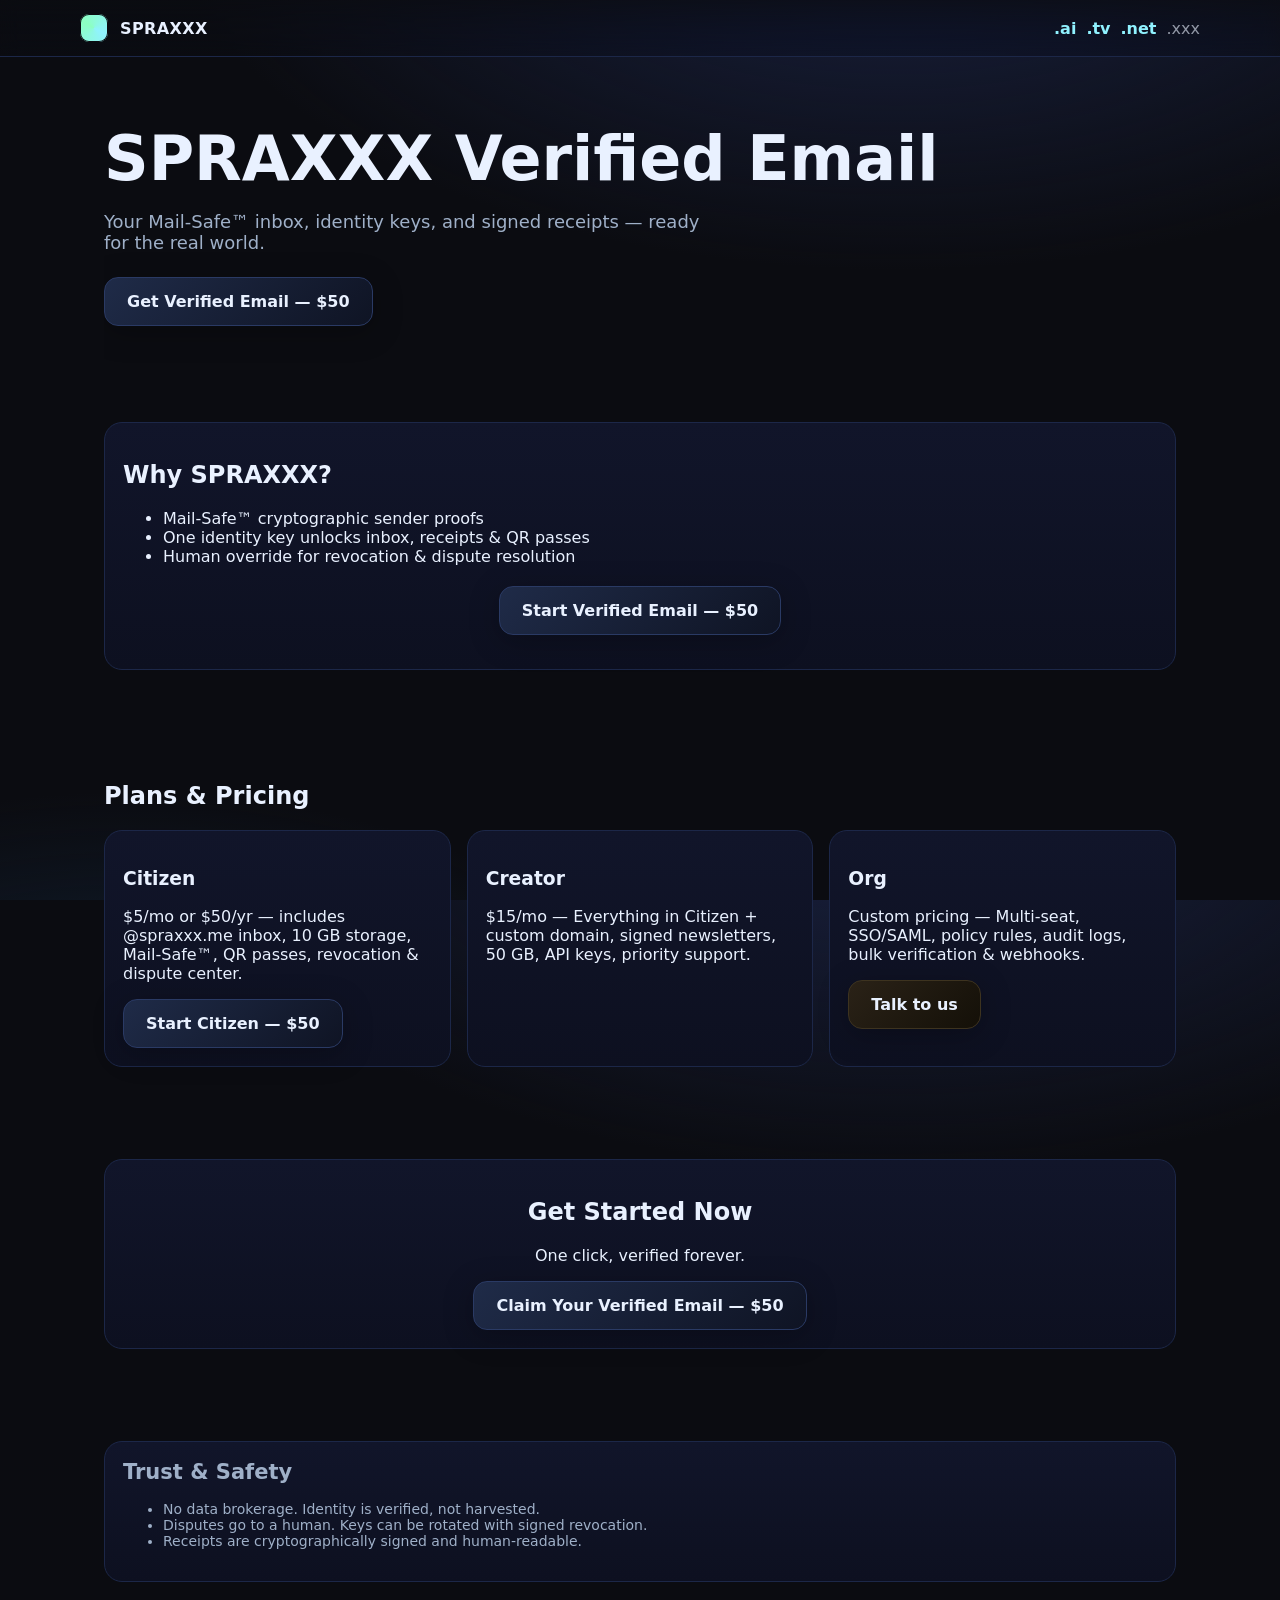
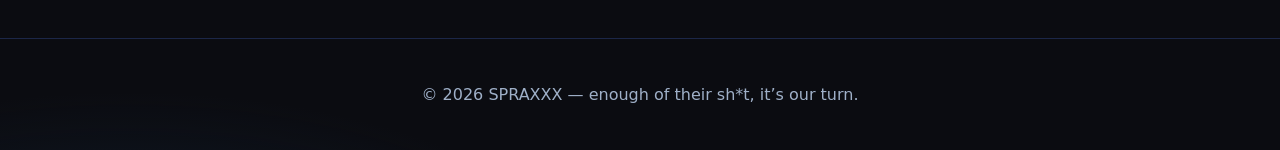
==== commit 534bd06f: "Enhance HTML with viewport and social meta tags Added meta tags for social media sharing and improve" ====
--- a/index.html
+++ b/index.html
@@ -2,130 +2,221 @@
 <html lang="en" dir="ltr">
 <head>
   <meta charset="utf-8" />
+  <title>SPRAXXX — Verified Email, Identity Keys & Mail-Safe Receipts</title>
   <meta name="viewport" content="width=device-width, initial-scale=1" />
-  <title>SPRAXXX — Verified Email, Identity Keys & Mail-Safe Receipts</title>
   <meta name="description" content="Verify once. Live free forever. SPRAXXX provides Mail-Safe™ verified email, identity keys, signed receipts, and human override. The inbox that signs its name." />
   <meta name="robots" content="index,follow" />
   <meta name="color-scheme" content="dark light" />
   <meta name="theme-color" content="#0b0c11" media="(prefers-color-scheme: dark)">
   <link rel="canonical" href="https://spraxxx.com/" />
+  <meta name="referrer" content="no-referrer" />
+
+  <!-- Social -->
+  <meta property="og:title" content="SPRAXXX — Verified Email, Identity Keys & Mail-Safe Receipts" />
+  <meta property="og:description" content="Verify once. Live free forever. The inbox that signs its name." />
+  <meta property="og:type" content="website" />
+  <meta property="og:url" content="https://spraxxx.com/" />
+  <meta property="og:image" content="https://spraxxx.com/assets/og.jpg" />
+  <meta property="og:image:width" content="1200" />
+  <meta property="og:image:height" content="630" />
+
+  <meta name="twitter:card" content="summary_large_image" />
+  <meta name="twitter:title" content="SPRAXXX — Verified Email, Identity Keys & Mail-Safe Receipts" />
+  <meta name="twitter:description" content="Mail-Safe™ verified email with signed receipts & human override." />
+  <meta name="twitter:image" content="https://spraxxx.com/assets/og.jpg" />
 
   <!-- Icons -->
   <link rel="icon" href="/assets/favicon.png" sizes="32x32" />
   <link rel="icon" href="/assets/favicon.svg" type="image/svg+xml" />
   <link rel="apple-touch-icon" href="/assets/apple-touch-icon.png"/>
 
+  <!-- Perf hints -->
+  <link rel="preconnect" href="https://m.stripe.network" crossorigin>
+  <link rel="preconnect" href="https://js.stripe.com" crossorigin>
+
   <style>
     :root{
       --bg:#0b0c11; --panel:#0f1220; --ink:#e9f1ff; --muted:#9fb0c8;
       --brand:#90f2ff; --brand2:#8cffc1; --gold:#ffd389;
-      --line:#1c2748; --radius:16px; --max:1120px; --shadow:0 6px 30px rgba(0,0,0,.25)
-    }
-    *{box-sizing:border-box} html,body{height:100%}
+      --line:#1c2748; --radius:16px; --max:1120px; --shadow:0 6px 30px rgba(0,0,0,.25);
+      --ring:0 0 0 3px rgba(144,242,255,.35)
+    }
+    *{box-sizing:border-box}
+    html,body{height:100%}
     body{
       margin:0; color:var(--ink);
-      background: radial-gradient(1200px 600px at 70% -10%, #192140 0%, transparent 60%),
-                  radial-gradient(900px 480px at 10% 120%, #112033 0%, transparent 60%),
-                  var(--bg);
+      background:
+        radial-gradient(1200px 600px at 70% -10%, #192140 0%, transparent 60%),
+        radial-gradient(900px 480px at 10% 120%, #112033 0%, transparent 60%),
+        var(--bg);
       font-family: ui-sans-serif, system-ui, -apple-system, Segoe UI, Roboto, Inter, Arial, sans-serif;
       -webkit-font-smoothing:antialiased; text-rendering:optimizeLegibility;
     }
-    a{color:var(--brand); text-decoration:none; font-weight:600;}
-    a:hover{text-decoration:underline;}
+    a{color:var(--brand); text-decoration:none; font-weight:600}
+    a:hover{text-decoration:underline}
+    a:focus-visible, .btn:focus-visible { outline: none; box-shadow: var(--ring) }
+
+    .wrap{max-width:var(--max); margin:0 auto; padding:0 24px}
+    .skip-link{position:absolute;left:-10000px;top:auto;width:1px;height:1px;overflow:hidden}
+    .skip-link:focus{left:16px;top:12px;width:auto;height:auto;background:#13182a;color:#fff;padding:8px 12px;border-radius:10px;border:1px solid var(--line);z-index:1000}
+
     header{position:sticky; top:0; z-index:20; backdrop-filter:saturate(150%) blur(10px);
       background:linear-gradient(180deg, rgba(11,12,17,.75), rgba(11,12,17,.35)); border-bottom:1px solid var(--line)}
-    .wrap{max-width:var(--max); margin:0 auto; padding:0 24px}
     .bar{display:flex; align-items:center; justify-content:space-between; gap:16px; padding:14px 0}
     .logo{display:flex; align-items:center; gap:12px; font-weight:900; letter-spacing:.4px}
     .badge{width:28px; height:28px; border-radius:9px; box-shadow:0 0 0 1px #0b0c11 inset;
-      background:conic-gradient(from 120deg at 50% 50%, var(--brand), var(--brand2), var(--brand));}
+      background:conic-gradient(from 120deg at 50% 50%, var(--brand), var(--brand2), var(--brand))}
     nav{display:flex; gap:10px; flex-wrap:wrap}
+
     .hero{position:relative; overflow:hidden; padding:60px 0}
     .headline{font-size:clamp(30px, 5.6vw, 62px); line-height:1.1; margin:8px 0 16px}
     .sub{color:var(--muted); font-size:18px; max-width:52ch; margin-bottom:24px}
+
     .btn{display:inline-flex; align-items:center; justify-content:center; gap:10px; padding:14px 22px;
       border-radius:14px; cursor:pointer; user-select:none; border:1px solid #2a3a64; box-shadow:var(--shadow);
-      background:linear-gradient(135deg, #182038, #101524); color:var(--ink); font-weight:650; transition: transform .15s ease, box-shadow .15s ease;}
+      background:linear-gradient(135deg, #182038, #101524); color:var(--ink); font-weight:650;
+      transition: transform .15s ease, box-shadow .15s ease}
+    .btn:hover{transform:translateY(-1px)}
     .btn.primary{background:linear-gradient(135deg, #1f2b48, #0f1424)}
     .btn.gold{background:linear-gradient(135deg, #2a2217, #141008); border-color:#3d331f}
+
     .section{padding:36px 0}
-    .panel{background:linear-gradient(180deg, #11152a 0%, #0d1020 100%); border:1px solid var(--line); border-radius:18px; padding:18px; margin-bottom:20px;}
+    .panel{background:linear-gradient(180deg, #11152a 0%, #0d1020 100%); border:1px solid var(--line); border-radius:18px; padding:18px; margin-bottom:20px}
+
     .plans{display:grid; gap:16px; grid-template-columns:repeat(3, minmax(0,1fr))}
     @media(max-width:1000px){.plans{grid-template-columns:1fr}}
+
     footer{padding:30px 0; color:var(--muted); border-top:1px solid var(--line); text-align:center}
+
+    @media (prefers-reduced-motion: reduce){
+      *{transition:none!important; animation:none!important; scroll-behavior:auto!important}
+      .btn:hover{transform:none}
+    }
   </style>
+
+  <!-- JSON-LD: Organization + Service (edit currency if needed) -->
+  <script type="application/ld+json">
+  {
+    "@context":"https://schema.org",
+    "@type":"Organization",
+    "name":"SPRAXXX",
+    "url":"https://spraxxx.com/",
+    "logo":"https://spraxxx.com/assets/og.jpg",
+    "sameAs":["https://spraxxx.ai","https://spraxxx.tv","https://spraxxx.net"]
+  }
+  </script>
+  <script type="application/ld+json">
+  {
+    "@context":"https://schema.org",
+    "@type":"Service",
+    "name":"SPRAXXX Verified Email",
+    "serviceType":"Verified Email & Identity Keys",
+    "provider":{"@type":"Organization","name":"SPRAXXX","url":"https://spraxxx.com/"},
+    "offers":{
+      "@type":"Offer",
+      "price":"50.00",
+      "priceCurrency":"CAD",
+      "url":"https://buy.stripe.com/bJe4gy1Ya0NifZ27HL8IU06",
+      "availability":"https://schema.org/InStock"
+    }
+  }
+  </script>
 </head>
 <body>
-  <header>
+  <a class="skip-link" href="#main">Skip to main content</a>
+
+  <header role="banner">
     <div class="wrap bar">
-      <div class="logo">
-        <span class="badge"></span>
-        <span>SPRAXXX</span>
-      </div>
-      <nav>
-        <a href="https://spraxxx.ai" target="_blank">.ai</a>
-        <a href="https://spraxxx.tv" target="_blank">.tv</a>
-        <a href="https://spraxxx.net" target="_blank">.net</a>
-        <span style="opacity:.5">.xxx</span>
+      <div class="logo" aria-label="SPRAXXX">
+        <span class="badge" aria-hidden="true"></span>
+        <span aria-hidden="true">SPRAXXX</span>
+      </div>
+      <nav aria-label="SPRAXXX domains">
+        <a href="https://spraxxx.ai" target="_blank" rel="noopener noreferrer">.ai</a>
+        <a href="https://spraxxx.tv" target="_blank" rel="noopener noreferrer">.tv</a>
+        <a href="https://spraxxx.net" target="_blank" rel="noopener noreferrer">.net</a>
+        <span style="opacity:.6" aria-disabled="true" title="Coming soon">.xxx</span>
       </nav>
     </div>
   </header>
 
-  <main class="wrap">
+  <main id="main" class="wrap">
     <!-- TOP CTA -->
-    <section class="hero">
-      <h1 class="headline">SPRAXXX Verified Email</h1>
+    <section class="hero" aria-labelledby="hero-title">
+      <h1 id="hero-title" class="headline">SPRAXXX Verified Email</h1>
       <p class="sub">Your Mail-Safe™ inbox, identity keys, and signed receipts — ready for the real world.</p>
-      <a class="btn primary" href="https://buy.stripe.com/bJe4gy1Ya0NifZ27HL8IU06" target="_blank">Get Verified Email — $50</a>
+      <a class="btn primary" href="https://buy.stripe.com/bJe4gy1Ya0NifZ27HL8IU06" target="_blank" rel="noopener noreferrer"
+         aria-label="Get Verified Email for $50 via Stripe">Get Verified Email — $50</a>
     </section>
 
     <!-- VALUE + MIDDLE CTA -->
-    <section class="section">
+    <section class="section" aria-labelledby="why-title">
       <div class="panel">
-        <h2>Why SPRAXXX?</h2>
+        <h2 id="why-title">Why SPRAXXX?</h2>
         <ul>
           <li>Mail-Safe™ cryptographic sender proofs</li>
-          <li>One identity key unlocks inbox, receipts & QR passes</li>
-          <li>Human override for revocation & dispute resolution</li>
+          <li>One identity key unlocks inbox, receipts &amp; QR passes</li>
+          <li>Human override for revocation &amp; dispute resolution</li>
         </ul>
         <p style="text-align:center; margin-top:20px;">
-          <a class="btn primary" href="https://buy.stripe.com/bJe4gy1Ya0NifZ27HL8IU06" target="_blank">Start Verified Email — $50</a>
+          <a class="btn primary" href="https://buy.stripe.com/bJe4gy1Ya0NifZ27HL8IU06" target="_blank" rel="noopener noreferrer">
+            Start Verified Email — $50
+          </a>
         </p>
       </div>
     </section>
 
     <!-- PRICING PANEL -->
-    <section class="section">
-      <h2>Plans & Pricing</h2>
-      <div class="plans">
-        <div class="panel">
-          <h3>Citizen</h3>
-          <p>$5/mo or $50/yr — includes @spraxxx.me inbox, 10GB storage, Mail-Safe™, QR passes, revocation & dispute center.</p>
-          <a class="btn primary" href="https://buy.stripe.com/bJe4gy1Ya0NifZ27HL8IU06" target="_blank">Start Citizen — $50</a>
-        </div>
-        <div class="panel">
-          <h3>Creator</h3>
-          <p>$15/mo — Everything in Citizen + custom domain, signed newsletters, 50GB, API keys, priority support.</p>
-        </div>
-        <div class="panel">
-          <h3>Org</h3>
-          <p>Custom pricing — Multi-seat, SSO/SAML, policy rules, audit logs, bulk verification & webhooks.</p>
-          <a class="btn gold" href="mailto:hello@spraxxx.com?subject=SPRAXXX%20Org">Talk to us</a>
-        </div>
+    <section class="section" aria-labelledby="plans-title">
+      <h2 id="plans-title">Plans &amp; Pricing</h2>
+      <div class="plans" role="list">
+        <article class="panel" role="listitem" aria-labelledby="plan-citizen">
+          <h3 id="plan-citizen">Citizen</h3>
+          <p>$5/mo or $50/yr — includes @spraxxx.me inbox, 10&nbsp;GB storage, Mail-Safe™, QR passes, revocation &amp; dispute center.</p>
+          <a class="btn primary" href="https://buy.stripe.com/bJe4gy1Ya0NifZ27HL8IU06" target="_blank" rel="noopener noreferrer">
+            Start Citizen — $50
+          </a>
+        </article>
+
+        <article class="panel" role="listitem" aria-labelledby="plan-creator">
+          <h3 id="plan-creator">Creator</h3>
+          <p>$15/mo — Everything in Citizen + custom domain, signed newsletters, 50&nbsp;GB, API keys, priority support.</p>
+          <!-- Hook up when ready -->
+        </article>
+
+        <article class="panel" role="listitem" aria-labelledby="plan-org">
+          <h3 id="plan-org">Org</h3>
+          <p>Custom pricing — Multi-seat, SSO/SAML, policy rules, audit logs, bulk verification &amp; webhooks.</p>
+          <a class="btn gold" href="mailto:hello@spraxxx.com?subject=SPRAXXX%20Org" aria-label="Email SPRAXXX about Org plans">Talk to us</a>
+        </article>
       </div>
     </section>
 
     <!-- BOTTOM CTA -->
-    <section class="section">
+    <section class="section" aria-labelledby="start-title">
       <div class="panel" style="text-align:center">
-        <h2>Get Started Now</h2>
+        <h2 id="start-title">Get Started Now</h2>
         <p>One click, verified forever.</p>
-        <a class="btn primary" href="https://buy.stripe.com/bJe4gy1Ya0NifZ27HL8IU06" target="_blank">Claim Your Verified Email — $50</a>
+        <a class="btn primary" href="https://buy.stripe.com/bJe4gy1Ya0NifZ27HL8IU06" target="_blank" rel="noopener noreferrer">
+          Claim Your Verified Email — $50
+        </a>
+      </div>
+    </section>
+
+    <!-- Small print / Trust -->
+    <section class="section" aria-labelledby="trust-title">
+      <div class="panel" id="trust" style="font-size:14px; color:var(--muted)">
+        <h2 id="trust-title" style="margin-top:0">Trust &amp; Safety</h2>
+        <ul>
+          <li>No data brokerage. Identity is verified, not harvested.</li>
+          <li>Disputes go to a human. Keys can be rotated with signed revocation.</li>
+          <li>Receipts are cryptographically signed and human-readable.</li>
+        </ul>
       </div>
     </section>
   </main>
 
-  <footer>
+  <footer role="contentinfo">
     <p>© <span id="year"></span> SPRAXXX — enough of their sh*t, it’s our turn.</p>
   </footer>
 
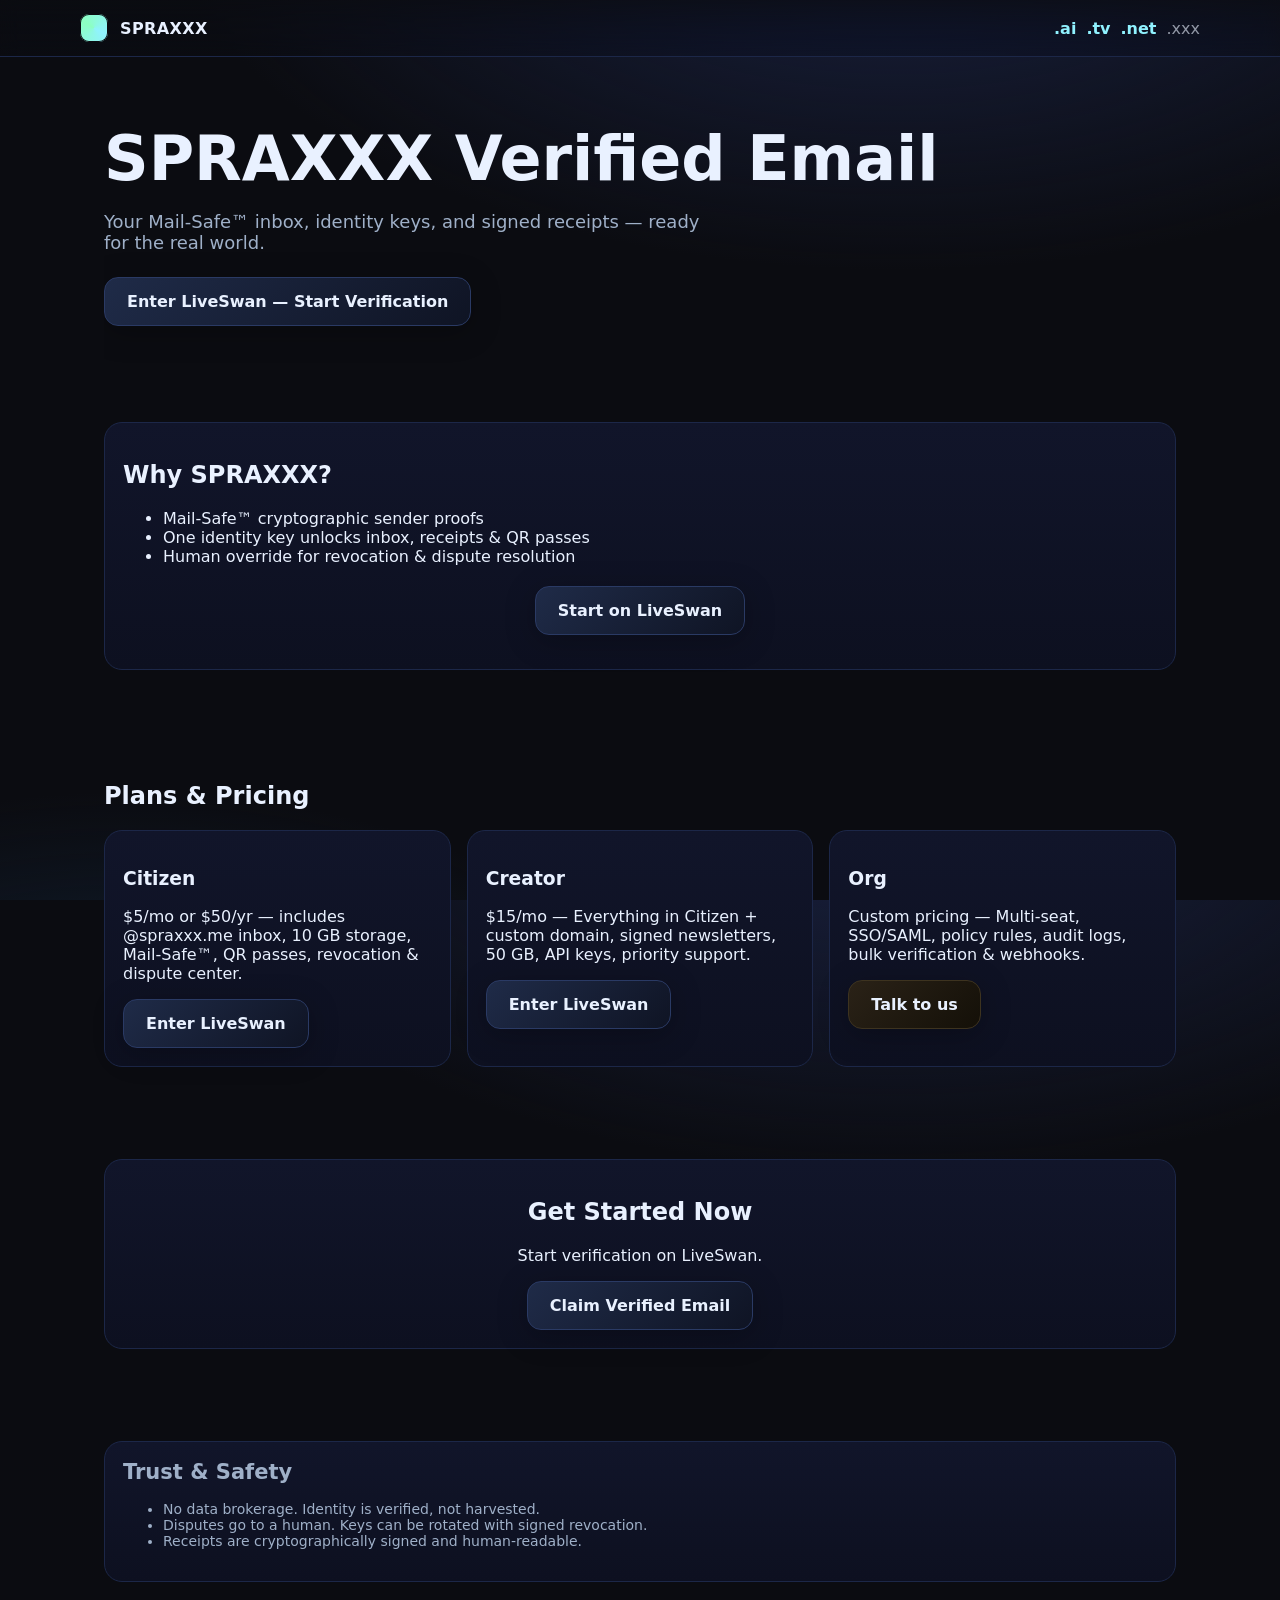
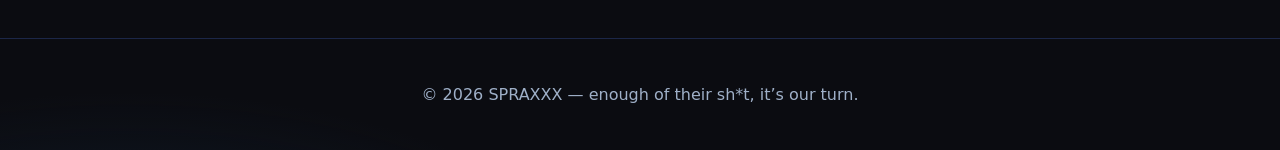
==== commit 979a1346: "Update index.html" ====
--- a/index.html
+++ b/index.html
@@ -4,16 +4,17 @@
   <meta charset="utf-8" />
   <title>SPRAXXX — Verified Email, Identity Keys & Mail-Safe Receipts</title>
   <meta name="viewport" content="width=device-width, initial-scale=1" />
-  <meta name="description" content="Verify once. Live free forever. SPRAXXX provides Mail-Safe™ verified email, identity keys, signed receipts, and human override. The inbox that signs its name." />
+  <meta name="description" content="Verify once. Stay in control. SPRAXXX provides Mail-Safe™ verified email, identity keys, signed receipts, and human override. The inbox that signs its name." />
   <meta name="robots" content="index,follow" />
   <meta name="color-scheme" content="dark light" />
   <meta name="theme-color" content="#0b0c11" media="(prefers-color-scheme: dark)">
+  <meta name="theme-color" content="#f6f7fb" media="(prefers-color-scheme: light)">
   <link rel="canonical" href="https://spraxxx.com/" />
   <meta name="referrer" content="no-referrer" />
 
   <!-- Social -->
   <meta property="og:title" content="SPRAXXX — Verified Email, Identity Keys & Mail-Safe Receipts" />
-  <meta property="og:description" content="Verify once. Live free forever. The inbox that signs its name." />
+  <meta property="og:description" content="Verify once. Stay in control. The inbox that signs its name." />
   <meta property="og:type" content="website" />
   <meta property="og:url" content="https://spraxxx.com/" />
   <meta property="og:image" content="https://spraxxx.com/assets/og.jpg" />
@@ -29,10 +30,6 @@
   <link rel="icon" href="/assets/favicon.png" sizes="32x32" />
   <link rel="icon" href="/assets/favicon.svg" type="image/svg+xml" />
   <link rel="apple-touch-icon" href="/assets/apple-touch-icon.png"/>
-
-  <!-- Perf hints -->
-  <link rel="preconnect" href="https://m.stripe.network" crossorigin>
-  <link rel="preconnect" href="https://js.stripe.com" crossorigin>
 
   <style>
     :root{
@@ -94,7 +91,7 @@
     }
   </style>
 
-  <!-- JSON-LD: Organization + Service (edit currency if needed) -->
+  <!-- JSON-LD: Organization + Service (no Stripe offers) -->
   <script type="application/ld+json">
   {
     "@context":"https://schema.org",
@@ -111,17 +108,11 @@
     "@type":"Service",
     "name":"SPRAXXX Verified Email",
     "serviceType":"Verified Email & Identity Keys",
-    "provider":{"@type":"Organization","name":"SPRAXXX","url":"https://spraxxx.com/"},
-    "offers":{
-      "@type":"Offer",
-      "price":"50.00",
-      "priceCurrency":"CAD",
-      "url":"https://buy.stripe.com/bJe4gy1Ya0NifZ27HL8IU06",
-      "availability":"https://schema.org/InStock"
-    }
+    "provider":{"@type":"Organization","name":"SPRAXXX","url":"https://spraxxx.com/"}
   }
   </script>
 </head>
+
 <body>
   <a class="skip-link" href="#main">Skip to main content</a>
 
@@ -145,8 +136,9 @@
     <section class="hero" aria-labelledby="hero-title">
       <h1 id="hero-title" class="headline">SPRAXXX Verified Email</h1>
       <p class="sub">Your Mail-Safe™ inbox, identity keys, and signed receipts — ready for the real world.</p>
-      <a class="btn primary" href="https://buy.stripe.com/bJe4gy1Ya0NifZ27HL8IU06" target="_blank" rel="noopener noreferrer"
-         aria-label="Get Verified Email for $50 via Stripe">Get Verified Email — $50</a>
+      <a class="btn primary" data-liveswan href="#" aria-label="Enter LiveSwan to start verification">
+        Enter LiveSwan — Start Verification
+      </a>
     </section>
 
     <!-- VALUE + MIDDLE CTA -->
@@ -158,36 +150,41 @@
           <li>One identity key unlocks inbox, receipts &amp; QR passes</li>
           <li>Human override for revocation &amp; dispute resolution</li>
         </ul>
+
         <p style="text-align:center; margin-top:20px;">
-          <a class="btn primary" href="https://buy.stripe.com/bJe4gy1Ya0NifZ27HL8IU06" target="_blank" rel="noopener noreferrer">
-            Start Verified Email — $50
+          <a class="btn primary" data-liveswan href="#" aria-label="Start on LiveSwan">
+            Start on LiveSwan
           </a>
         </p>
       </div>
     </section>
 
-    <!-- PRICING PANEL -->
+    <!-- PRICING PANEL (kept, but checkout happens inside LiveSwan) -->
     <section class="section" aria-labelledby="plans-title">
       <h2 id="plans-title">Plans &amp; Pricing</h2>
       <div class="plans" role="list">
         <article class="panel" role="listitem" aria-labelledby="plan-citizen">
           <h3 id="plan-citizen">Citizen</h3>
           <p>$5/mo or $50/yr — includes @spraxxx.me inbox, 10&nbsp;GB storage, Mail-Safe™, QR passes, revocation &amp; dispute center.</p>
-          <a class="btn primary" href="https://buy.stripe.com/bJe4gy1Ya0NifZ27HL8IU06" target="_blank" rel="noopener noreferrer">
-            Start Citizen — $50
+          <a class="btn primary" data-liveswan href="#" aria-label="Enter LiveSwan for Citizen access">
+            Enter LiveSwan
           </a>
         </article>
 
         <article class="panel" role="listitem" aria-labelledby="plan-creator">
           <h3 id="plan-creator">Creator</h3>
           <p>$15/mo — Everything in Citizen + custom domain, signed newsletters, 50&nbsp;GB, API keys, priority support.</p>
-          <!-- Hook up when ready -->
+          <a class="btn primary" data-liveswan href="#" aria-label="Enter LiveSwan for Creator access">
+            Enter LiveSwan
+          </a>
         </article>
 
         <article class="panel" role="listitem" aria-labelledby="plan-org">
           <h3 id="plan-org">Org</h3>
           <p>Custom pricing — Multi-seat, SSO/SAML, policy rules, audit logs, bulk verification &amp; webhooks.</p>
-          <a class="btn gold" href="mailto:hello@spraxxx.com?subject=SPRAXXX%20Org" aria-label="Email SPRAXXX about Org plans">Talk to us</a>
+          <a class="btn gold" href="mailto:hello@spraxxx.com?subject=SPRAXXX%20Org" aria-label="Email SPRAXXX about Org plans">
+            Talk to us
+          </a>
         </article>
       </div>
     </section>
@@ -196,9 +193,9 @@
     <section class="section" aria-labelledby="start-title">
       <div class="panel" style="text-align:center">
         <h2 id="start-title">Get Started Now</h2>
-        <p>One click, verified forever.</p>
-        <a class="btn primary" href="https://buy.stripe.com/bJe4gy1Ya0NifZ27HL8IU06" target="_blank" rel="noopener noreferrer">
-          Claim Your Verified Email — $50
+        <p>Start verification on LiveSwan.</p>
+        <a class="btn primary" data-liveswan href="#" aria-label="Enter LiveSwan to claim verified email">
+          Claim Verified Email
         </a>
       </div>
     </section>
@@ -222,6 +219,18 @@
 
   <script>
     document.getElementById('year').textContent = new Date().getFullYear();
+
+    // SET THIS ONCE. Ship the HUD landing page (GET), not /start (POST).
+    // Recommended (TLS clean): https://liveswan.spraxxx.com/hud/
+    // If you insist on IP: use http://IP/hud/ unless you have a cert valid for the IP.
+    const LIVE_SWAN_URL = "https://liveswan.spraxxx.com/hud/";
+
+    document.querySelectorAll("a[data-liveswan]").forEach(a => {
+      a.href = LIVE_SWAN_URL;
+      a.target = "_blank";
+      a.rel = "noopener noreferrer";
+      a.referrerPolicy = "no-referrer";
+    });
   </script>
 </body>
 </html>
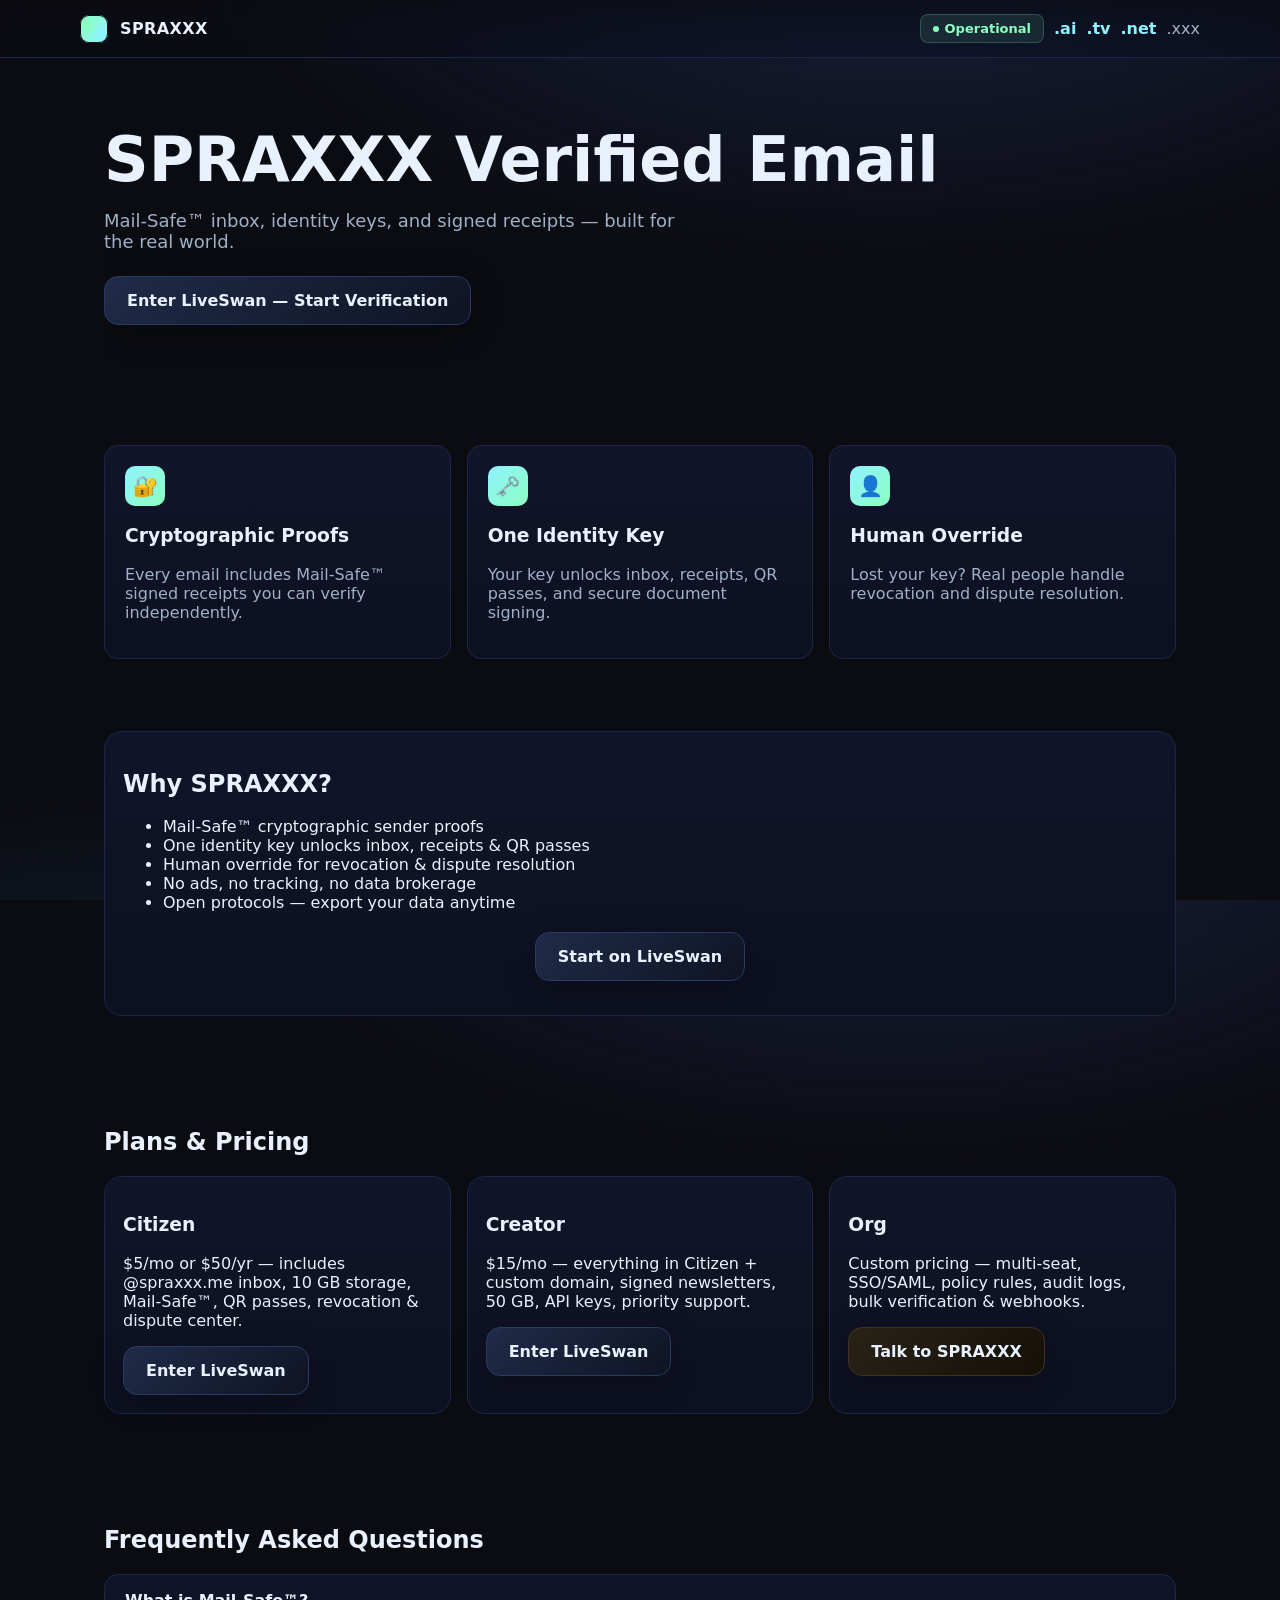
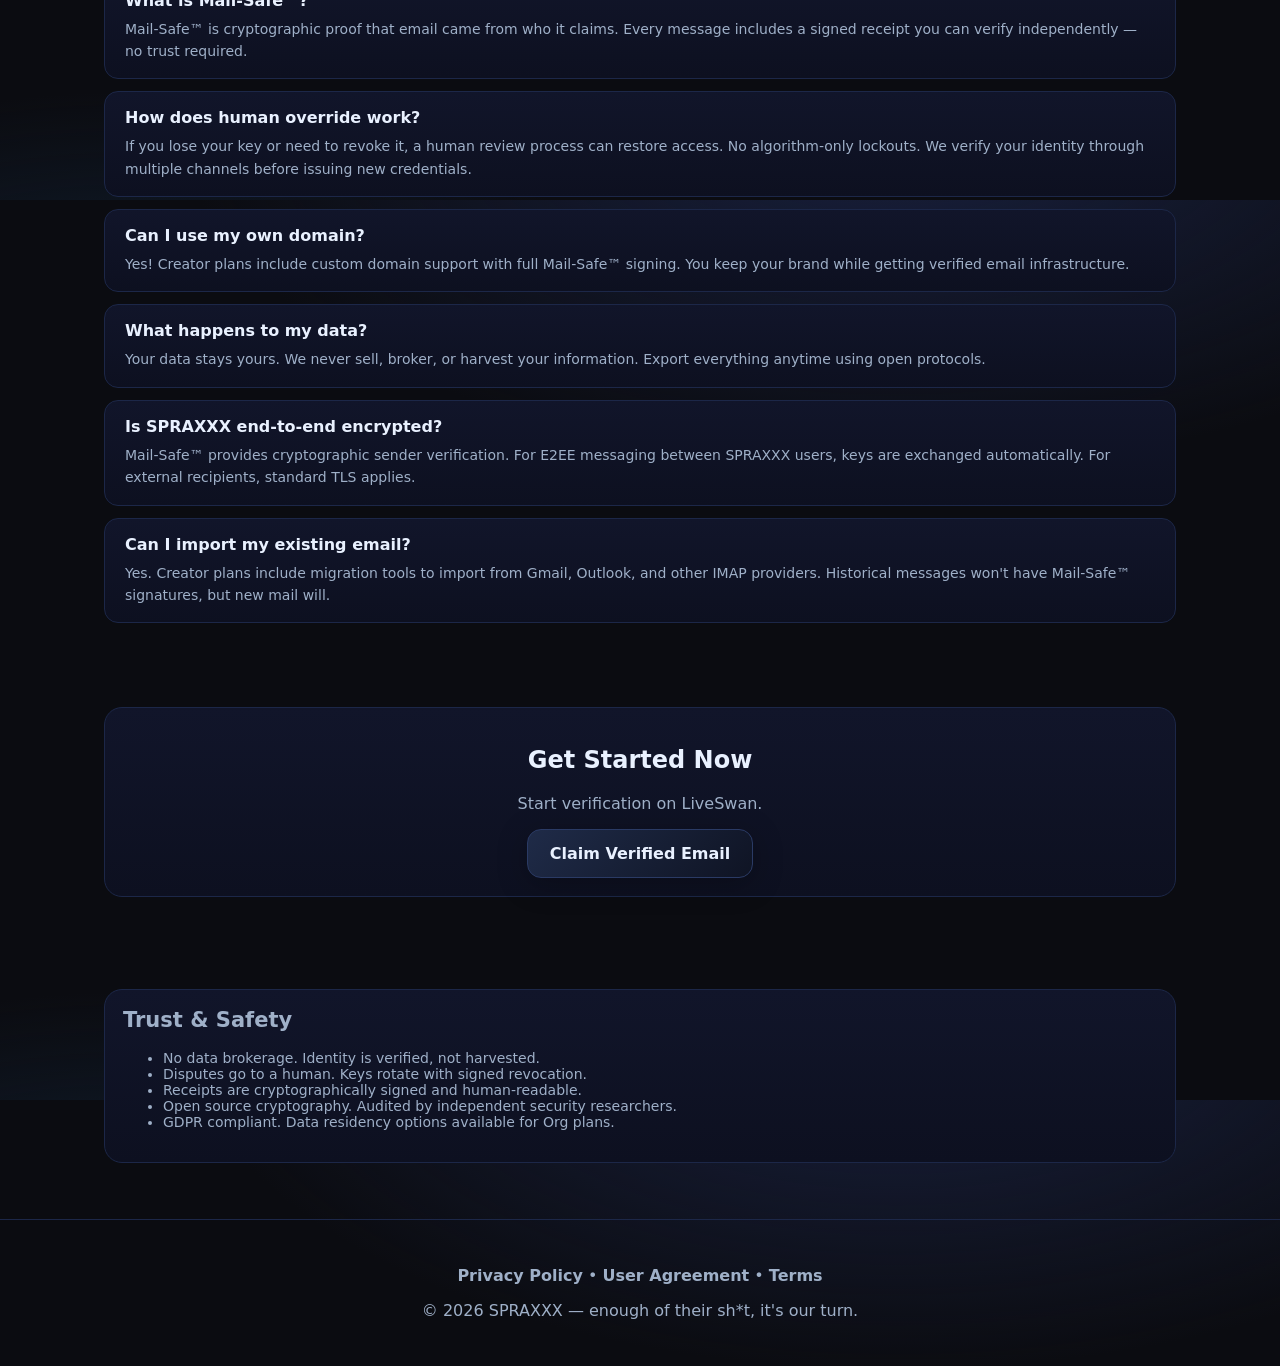
==== commit 1ab42c2f: "Enhance landing page with features, FAQ, and status badge - Add feature cards section highlighting k" ====
--- a/index.html
+++ b/index.html
@@ -2,17 +2,19 @@
 <html lang="en" dir="ltr">
 <head>
   <meta charset="utf-8" />
+  <meta name="viewport" content="width=device-width, initial-scale=1" />
   <title>SPRAXXX — Verified Email, Identity Keys & Mail-Safe Receipts</title>
-  <meta name="viewport" content="width=device-width, initial-scale=1" />
+
   <meta name="description" content="Verify once. Stay in control. SPRAXXX provides Mail-Safe™ verified email, identity keys, signed receipts, and human override. The inbox that signs its name." />
   <meta name="robots" content="index,follow" />
+  <meta name="referrer" content="no-referrer" />
   <meta name="color-scheme" content="dark light" />
-  <meta name="theme-color" content="#0b0c11" media="(prefers-color-scheme: dark)">
-  <meta name="theme-color" content="#f6f7fb" media="(prefers-color-scheme: light)">
+  <meta name="theme-color" content="#0b0c11" media="(prefers-color-scheme: dark)" />
+  <meta name="theme-color" content="#f6f7fb" media="(prefers-color-scheme: light)" />
+
   <link rel="canonical" href="https://spraxxx.com/" />
-  <meta name="referrer" content="no-referrer" />
-
-  <!-- Social -->
+
+  <!-- Open Graph -->
   <meta property="og:title" content="SPRAXXX — Verified Email, Identity Keys & Mail-Safe Receipts" />
   <meta property="og:description" content="Verify once. Stay in control. The inbox that signs its name." />
   <meta property="og:type" content="website" />
@@ -21,6 +23,7 @@
   <meta property="og:image:width" content="1200" />
   <meta property="og:image:height" content="630" />
 
+  <!-- Twitter -->
   <meta name="twitter:card" content="summary_large_image" />
   <meta name="twitter:title" content="SPRAXXX — Verified Email, Identity Keys & Mail-Safe Receipts" />
   <meta name="twitter:description" content="Mail-Safe™ verified email with signed receipts & human override." />
@@ -29,69 +32,248 @@
   <!-- Icons -->
   <link rel="icon" href="/assets/favicon.png" sizes="32x32" />
   <link rel="icon" href="/assets/favicon.svg" type="image/svg+xml" />
-  <link rel="apple-touch-icon" href="/assets/apple-touch-icon.png"/>
+  <link rel="apple-touch-icon" href="/assets/apple-touch-icon.png" />
+
+  <!-- Baseline CSP (stronger as real HTTP header in Cloudflare) -->
+  <meta http-equiv="Content-Security-Policy" content="
+    default-src 'self';
+    img-src 'self' https: data:;
+    style-src 'self' 'unsafe-inline';
+    script-src 'self' 'unsafe-inline';
+    base-uri 'self';
+    form-action 'self';
+    frame-ancestors 'none';
+    upgrade-insecure-requests
+  " />
 
   <style>
     :root{
-      --bg:#0b0c11; --panel:#0f1220; --ink:#e9f1ff; --muted:#9fb0c8;
-      --brand:#90f2ff; --brand2:#8cffc1; --gold:#ffd389;
-      --line:#1c2748; --radius:16px; --max:1120px; --shadow:0 6px 30px rgba(0,0,0,.25);
-      --ring:0 0 0 3px rgba(144,242,255,.35)
-    }
+      --bg:#0b0c11;
+      --panel:#0f1220;
+      --ink:#e9f1ff;
+      --muted:#9fb0c8;
+      --brand:#90f2ff;
+      --brand2:#8cffc1;
+      --gold:#ffd389;
+      --line:#1c2748;
+      --radius:16px;
+      --max:1120px;
+      --shadow:0 6px 30px rgba(0,0,0,.25);
+      --ring:0 0 0 3px rgba(144,242,255,.35);
+      --success:#8cffc1;
+      --warning:#ffd389;
+    }
+
     *{box-sizing:border-box}
     html,body{height:100%}
+
     body{
-      margin:0; color:var(--ink);
+      margin:0;
+      color:var(--ink);
       background:
         radial-gradient(1200px 600px at 70% -10%, #192140 0%, transparent 60%),
         radial-gradient(900px 480px at 10% 120%, #112033 0%, transparent 60%),
         var(--bg);
       font-family: ui-sans-serif, system-ui, -apple-system, Segoe UI, Roboto, Inter, Arial, sans-serif;
-      -webkit-font-smoothing:antialiased; text-rendering:optimizeLegibility;
-    }
-    a{color:var(--brand); text-decoration:none; font-weight:600}
+      -webkit-font-smoothing:antialiased;
+      text-rendering:optimizeLegibility;
+    }
+
+    a{color:var(--brand); text-decoration:none; font-weight:650}
     a:hover{text-decoration:underline}
-    a:focus-visible, .btn:focus-visible { outline: none; box-shadow: var(--ring) }
+    a:focus-visible, button:focus-visible{outline:none; box-shadow:var(--ring)}
 
     .wrap{max-width:var(--max); margin:0 auto; padding:0 24px}
-    .skip-link{position:absolute;left:-10000px;top:auto;width:1px;height:1px;overflow:hidden}
-    .skip-link:focus{left:16px;top:12px;width:auto;height:auto;background:#13182a;color:#fff;padding:8px 12px;border-radius:10px;border:1px solid var(--line);z-index:1000}
-
-    header{position:sticky; top:0; z-index:20; backdrop-filter:saturate(150%) blur(10px);
-      background:linear-gradient(180deg, rgba(11,12,17,.75), rgba(11,12,17,.35)); border-bottom:1px solid var(--line)}
-    .bar{display:flex; align-items:center; justify-content:space-between; gap:16px; padding:14px 0}
-    .logo{display:flex; align-items:center; gap:12px; font-weight:900; letter-spacing:.4px}
-    .badge{width:28px; height:28px; border-radius:9px; box-shadow:0 0 0 1px #0b0c11 inset;
-      background:conic-gradient(from 120deg at 50% 50%, var(--brand), var(--brand2), var(--brand))}
-    nav{display:flex; gap:10px; flex-wrap:wrap}
+
+    .sr-only{
+      position:absolute; width:1px; height:1px; padding:0; margin:-1px; overflow:hidden;
+      clip:rect(0,0,0,0); white-space:nowrap; border:0;
+    }
+
+    .skip-link{
+      position:absolute; left:-10000px; top:auto; width:1px; height:1px; overflow:hidden;
+    }
+    .skip-link:focus{
+      left:16px; top:12px; width:auto; height:auto;
+      background:#13182a; color:#fff;
+      padding:8px 12px; border-radius:10px;
+      border:1px solid var(--line);
+      z-index:1000;
+    }
+
+    header{
+      position:sticky; top:0; z-index:20;
+      backdrop-filter:saturate(150%) blur(10px);
+      background:linear-gradient(180deg, rgba(11,12,17,.75), rgba(11,12,17,.35));
+      border-bottom:1px solid var(--line);
+    }
+
+    .bar{
+      display:flex; align-items:center; justify-content:space-between;
+      gap:16px; padding:14px 0;
+    }
+
+    .logo{
+      display:flex; align-items:center; gap:12px;
+      font-weight:900; letter-spacing:.4px;
+    }
+
+    .badge{
+      width:28px; height:28px; border-radius:9px;
+      box-shadow:0 0 0 1px #0b0c11 inset;
+      background:conic-gradient(from 120deg at 50% 50%, var(--brand), var(--brand2), var(--brand));
+      flex:0 0 auto;
+    }
+
+    nav{display:flex; gap:10px; flex-wrap:wrap; align-items:center}
 
     .hero{position:relative; overflow:hidden; padding:60px 0}
-    .headline{font-size:clamp(30px, 5.6vw, 62px); line-height:1.1; margin:8px 0 16px}
-    .sub{color:var(--muted); font-size:18px; max-width:52ch; margin-bottom:24px}
-
-    .btn{display:inline-flex; align-items:center; justify-content:center; gap:10px; padding:14px 22px;
-      border-radius:14px; cursor:pointer; user-select:none; border:1px solid #2a3a64; box-shadow:var(--shadow);
-      background:linear-gradient(135deg, #182038, #101524); color:var(--ink); font-weight:650;
-      transition: transform .15s ease, box-shadow .15s ease}
-    .btn:hover{transform:translateY(-1px)}
+    .headline{
+      font-size:clamp(30px, 5.6vw, 62px);
+      line-height:1.1;
+      margin:8px 0 16px;
+    }
+    .sub{color:var(--muted); font-size:18px; max-width:52ch; margin:0 0 24px}
+
+    .btn{
+      display:inline-flex; align-items:center; justify-content:center; gap:10px;
+      padding:14px 22px;
+      border-radius:14px;
+      cursor:pointer; user-select:none;
+      border:1px solid #2a3a64;
+      box-shadow:var(--shadow);
+      background:linear-gradient(135deg, #182038, #101524);
+      color:var(--ink);
+      font-weight:700;
+      transition: transform .15s ease, box-shadow .15s ease;
+      text-decoration:none;
+    }
+    .btn:hover{transform:translateY(-1px); text-decoration:none}
     .btn.primary{background:linear-gradient(135deg, #1f2b48, #0f1424)}
     .btn.gold{background:linear-gradient(135deg, #2a2217, #141008); border-color:#3d331f}
 
     .section{padding:36px 0}
-    .panel{background:linear-gradient(180deg, #11152a 0%, #0d1020 100%); border:1px solid var(--line); border-radius:18px; padding:18px; margin-bottom:20px}
-
-    .plans{display:grid; gap:16px; grid-template-columns:repeat(3, minmax(0,1fr))}
-    @media(max-width:1000px){.plans{grid-template-columns:1fr}}
-
-    footer{padding:30px 0; color:var(--muted); border-top:1px solid var(--line); text-align:center}
+
+    .panel{
+      background:linear-gradient(180deg, #11152a 0%, #0d1020 100%);
+      border:1px solid var(--line);
+      border-radius:18px;
+      padding:18px;
+      margin-bottom:20px;
+    }
+
+    .plans{
+      display:grid;
+      gap:16px;
+      grid-template-columns:repeat(3, minmax(0,1fr));
+    }
+
+    .features{
+      display:grid;
+      gap:16px;
+      grid-template-columns:repeat(auto-fit, minmax(280px, 1fr));
+      margin-top:24px;
+    }
+
+    .feature-card{
+      background:linear-gradient(180deg, #11152a 0%, #0d1020 100%);
+      border:1px solid var(--line);
+      border-radius:14px;
+      padding:20px;
+    }
+
+    .feature-icon{
+      width:40px;
+      height:40px;
+      border-radius:10px;
+      background:linear-gradient(135deg, var(--brand), var(--brand2));
+      display:flex;
+      align-items:center;
+      justify-content:center;
+      margin-bottom:12px;
+      font-size:20px;
+    }
+
+    .faq-item{
+      background:linear-gradient(180deg, #11152a 0%, #0d1020 100%);
+      border:1px solid var(--line);
+      border-radius:14px;
+      padding:16px 20px;
+      margin-bottom:12px;
+    }
+
+    .faq-q{
+      font-weight:700;
+      color:var(--ink);
+      margin:0 0 8px 0;
+      font-size:16px;
+    }
+
+    .faq-a{
+      color:var(--muted);
+      margin:0;
+      font-size:14px;
+      line-height:1.6;
+    }
+
+    .status-badge{
+      display:inline-flex;
+      align-items:center;
+      gap:6px;
+      padding:6px 12px;
+      border-radius:8px;
+      background:rgba(140,255,193,.1);
+      border:1px solid rgba(140,255,193,.2);
+      font-size:13px;
+      font-weight:600;
+      color:var(--success);
+    }
+
+    .status-dot{
+      width:6px;
+      height:6px;
+      border-radius:50%;
+      background:var(--success);
+      animation:pulse 2s ease-in-out infinite;
+    }
+
+    @keyframes pulse{
+      0%, 100%{opacity:1}
+      50%{opacity:.5}
+    }
+
+    .muted{color:var(--muted)}
+    .center{text-align:center}
+
+    footer{
+      padding:30px 0;
+      color:var(--muted);
+      border-top:1px solid var(--line);
+      text-align:center;
+    }
+
+    footer a{
+      color:var(--muted);
+      transition:color .15s ease;
+    }
+
+    footer a:hover{
+      color:var(--brand);
+    }
+
+    @media(max-width:1000px){
+      .plans{grid-template-columns:1fr}
+      .hero{padding:44px 0}
+    }
 
     @media (prefers-reduced-motion: reduce){
       *{transition:none!important; animation:none!important; scroll-behavior:auto!important}
       .btn:hover{transform:none}
+      .status-dot{animation:none}
     }
   </style>
 
-  <!-- JSON-LD: Organization + Service (no Stripe offers) -->
+  <!-- JSON-LD -->
   <script type="application/ld+json">
   {
     "@context":"https://schema.org",
@@ -99,7 +281,11 @@
     "name":"SPRAXXX",
     "url":"https://spraxxx.com/",
     "logo":"https://spraxxx.com/assets/og.jpg",
-    "sameAs":["https://spraxxx.ai","https://spraxxx.tv","https://spraxxx.net"]
+    "sameAs":[
+      "https://spraxxx.ai",
+      "https://spraxxx.tv",
+      "https://spraxxx.net"
+    ]
   }
   </script>
   <script type="application/ld+json">
@@ -108,7 +294,43 @@
     "@type":"Service",
     "name":"SPRAXXX Verified Email",
     "serviceType":"Verified Email & Identity Keys",
-    "provider":{"@type":"Organization","name":"SPRAXXX","url":"https://spraxxx.com/"}
+    "provider":{
+      "@type":"Organization",
+      "name":"SPRAXXX",
+      "url":"https://spraxxx.com/"
+    }
+  }
+  </script>
+  <script type="application/ld+json">
+  {
+    "@context":"https://schema.org",
+    "@type":"FAQPage",
+    "mainEntity":[
+      {
+        "@type":"Question",
+        "name":"What is Mail-Safe™?",
+        "acceptedAnswer":{
+          "@type":"Answer",
+          "text":"Mail-Safe™ is cryptographic proof that email came from who it claims. Every message includes a signed receipt you can verify independently."
+        }
+      },
+      {
+        "@type":"Question",
+        "name":"How does human override work?",
+        "acceptedAnswer":{
+          "@type":"Answer",
+          "text":"If you lose your key or need to revoke it, a human review process can restore access. No algorithm-only lockouts."
+        }
+      },
+      {
+        "@type":"Question",
+        "name":"Can I use my own domain?",
+        "acceptedAnswer":{
+          "@type":"Answer",
+          "text":"Yes! Creator plans include custom domain support with full Mail-Safe™ signing."
+        }
+      }
+    ]
   }
   </script>
 </head>
@@ -118,15 +340,20 @@
 
   <header role="banner">
     <div class="wrap bar">
-      <div class="logo" aria-label="SPRAXXX">
+      <div class="logo">
         <span class="badge" aria-hidden="true"></span>
-        <span aria-hidden="true">SPRAXXX</span>
-      </div>
+        <span>SPRAXXX</span>
+      </div>
+
       <nav aria-label="SPRAXXX domains">
+        <span class="status-badge" aria-label="All systems operational">
+          <span class="status-dot" aria-hidden="true"></span>
+          Operational
+        </span>
         <a href="https://spraxxx.ai" target="_blank" rel="noopener noreferrer">.ai</a>
         <a href="https://spraxxx.tv" target="_blank" rel="noopener noreferrer">.tv</a>
         <a href="https://spraxxx.net" target="_blank" rel="noopener noreferrer">.net</a>
-        <span style="opacity:.6" aria-disabled="true" title="Coming soon">.xxx</span>
+        <span class="muted" title="Coming soon">.xxx</span>
       </nav>
     </div>
   </header>
@@ -135,10 +362,35 @@
     <!-- TOP CTA -->
     <section class="hero" aria-labelledby="hero-title">
       <h1 id="hero-title" class="headline">SPRAXXX Verified Email</h1>
-      <p class="sub">Your Mail-Safe™ inbox, identity keys, and signed receipts — ready for the real world.</p>
+      <p class="sub">Mail-Safe™ inbox, identity keys, and signed receipts — built for the real world.</p>
+
       <a class="btn primary" data-liveswan href="#" aria-label="Enter LiveSwan to start verification">
         Enter LiveSwan — Start Verification
       </a>
+    </section>
+
+    <!-- FEATURES -->
+    <section class="section" aria-labelledby="features-title">
+      <h2 id="features-title" class="sr-only">Key Features</h2>
+      <div class="features">
+        <div class="feature-card">
+          <div class="feature-icon" aria-hidden="true">🔐</div>
+          <h3>Cryptographic Proofs</h3>
+          <p class="muted">Every email includes Mail-Safe™ signed receipts you can verify independently.</p>
+        </div>
+
+        <div class="feature-card">
+          <div class="feature-icon" aria-hidden="true">🗝️</div>
+          <h3>One Identity Key</h3>
+          <p class="muted">Your key unlocks inbox, receipts, QR passes, and secure document signing.</p>
+        </div>
+
+        <div class="feature-card">
+          <div class="feature-icon" aria-hidden="true">👤</div>
+          <h3>Human Override</h3>
+          <p class="muted">Lost your key? Real people handle revocation and dispute resolution.</p>
+        </div>
+      </div>
     </section>
 
     <!-- VALUE + MIDDLE CTA -->
@@ -149,9 +401,11 @@
           <li>Mail-Safe™ cryptographic sender proofs</li>
           <li>One identity key unlocks inbox, receipts &amp; QR passes</li>
           <li>Human override for revocation &amp; dispute resolution</li>
+          <li>No ads, no tracking, no data brokerage</li>
+          <li>Open protocols — export your data anytime</li>
         </ul>
 
-        <p style="text-align:center; margin-top:20px;">
+        <p class="center" style="margin-top:20px;">
           <a class="btn primary" data-liveswan href="#" aria-label="Start on LiveSwan">
             Start on LiveSwan
           </a>
@@ -159,11 +413,12 @@
       </div>
     </section>
 
-    <!-- PRICING PANEL (kept, but checkout happens inside LiveSwan) -->
+    <!-- PRICING PANEL -->
     <section class="section" aria-labelledby="plans-title">
       <h2 id="plans-title">Plans &amp; Pricing</h2>
-      <div class="plans" role="list">
-        <article class="panel" role="listitem" aria-labelledby="plan-citizen">
+
+      <div class="plans">
+        <article class="panel" aria-labelledby="plan-citizen">
           <h3 id="plan-citizen">Citizen</h3>
           <p>$5/mo or $50/yr — includes @spraxxx.me inbox, 10&nbsp;GB storage, Mail-Safe™, QR passes, revocation &amp; dispute center.</p>
           <a class="btn primary" data-liveswan href="#" aria-label="Enter LiveSwan for Citizen access">
@@ -171,61 +426,117 @@
           </a>
         </article>
 
-        <article class="panel" role="listitem" aria-labelledby="plan-creator">
+        <article class="panel" aria-labelledby="plan-creator">
           <h3 id="plan-creator">Creator</h3>
-          <p>$15/mo — Everything in Citizen + custom domain, signed newsletters, 50&nbsp;GB, API keys, priority support.</p>
+          <p>$15/mo — everything in Citizen + custom domain, signed newsletters, 50&nbsp;GB, API keys, priority support.</p>
           <a class="btn primary" data-liveswan href="#" aria-label="Enter LiveSwan for Creator access">
             Enter LiveSwan
           </a>
         </article>
 
-        <article class="panel" role="listitem" aria-labelledby="plan-org">
+        <article class="panel" aria-labelledby="plan-org">
           <h3 id="plan-org">Org</h3>
-          <p>Custom pricing — Multi-seat, SSO/SAML, policy rules, audit logs, bulk verification &amp; webhooks.</p>
+          <p>Custom pricing — multi-seat, SSO/SAML, policy rules, audit logs, bulk verification &amp; webhooks.</p>
           <a class="btn gold" href="mailto:hello@spraxxx.com?subject=SPRAXXX%20Org" aria-label="Email SPRAXXX about Org plans">
-            Talk to us
+            Talk to SPRAXXX
           </a>
         </article>
       </div>
     </section>
 
+    <!-- FAQ -->
+    <section class="section" aria-labelledby="faq-title">
+      <h2 id="faq-title">Frequently Asked Questions</h2>
+
+      <div class="faq-item">
+        <h3 class="faq-q">What is Mail-Safe™?</h3>
+        <p class="faq-a">Mail-Safe™ is cryptographic proof that email came from who it claims. Every message includes a signed receipt you can verify independently — no trust required.</p>
+      </div>
+
+      <div class="faq-item">
+        <h3 class="faq-q">How does human override work?</h3>
+        <p class="faq-a">If you lose your key or need to revoke it, a human review process can restore access. No algorithm-only lockouts. We verify your identity through multiple channels before issuing new credentials.</p>
+      </div>
+
+      <div class="faq-item">
+        <h3 class="faq-q">Can I use my own domain?</h3>
+        <p class="faq-a">Yes! Creator plans include custom domain support with full Mail-Safe™ signing. You keep your brand while getting verified email infrastructure.</p>
+      </div>
+
+      <div class="faq-item">
+        <h3 class="faq-q">What happens to my data?</h3>
+        <p class="faq-a">Your data stays yours. We never sell, broker, or harvest your information. Export everything anytime using open protocols.</p>
+      </div>
+
+      <div class="faq-item">
+        <h3 class="faq-q">Is SPRAXXX end-to-end encrypted?</h3>
+        <p class="faq-a">Mail-Safe™ provides cryptographic sender verification. For E2EE messaging between SPRAXXX users, keys are exchanged automatically. For external recipients, standard TLS applies.</p>
+      </div>
+
+      <div class="faq-item">
+        <h3 class="faq-q">Can I import my existing email?</h3>
+        <p class="faq-a">Yes. Creator plans include migration tools to import from Gmail, Outlook, and other IMAP providers. Historical messages won't have Mail-Safe™ signatures, but new mail will.</p>
+      </div>
+    </section>
+
     <!-- BOTTOM CTA -->
     <section class="section" aria-labelledby="start-title">
-      <div class="panel" style="text-align:center">
+      <div class="panel center">
         <h2 id="start-title">Get Started Now</h2>
-        <p>Start verification on LiveSwan.</p>
+        <p class="muted">Start verification on LiveSwan.</p>
         <a class="btn primary" data-liveswan href="#" aria-label="Enter LiveSwan to claim verified email">
           Claim Verified Email
         </a>
       </div>
     </section>
 
-    <!-- Small print / Trust -->
+    <!-- TRUST -->
     <section class="section" aria-labelledby="trust-title">
-      <div class="panel" id="trust" style="font-size:14px; color:var(--muted)">
+      <div class="panel" style="font-size:14px; color:var(--muted)">
         <h2 id="trust-title" style="margin-top:0">Trust &amp; Safety</h2>
         <ul>
           <li>No data brokerage. Identity is verified, not harvested.</li>
-          <li>Disputes go to a human. Keys can be rotated with signed revocation.</li>
+          <li>Disputes go to a human. Keys rotate with signed revocation.</li>
           <li>Receipts are cryptographically signed and human-readable.</li>
+          <li>Open source cryptography. Audited by independent security researchers.</li>
+          <li>GDPR compliant. Data residency options available for Org plans.</li>
         </ul>
       </div>
     </section>
   </main>
 
   <footer role="contentinfo">
-    <p>© <span id="year"></span> SPRAXXX — enough of their sh*t, it’s our turn.</p>
+    <p>
+      <a href="/privacy.html">Privacy Policy</a> •
+      <a href="/user-agreement.html">User Agreement</a> •
+      <a href="/terms.html">Terms</a>
+    </p>
+    <p style="margin-top:12px">© <span id="year"></span> SPRAXXX — enough of their sh*t, it's our turn.</p>
   </footer>
 
   <script>
-    document.getElementById('year').textContent = new Date().getFullYear();
-
-    // SET THIS ONCE. Ship the HUD landing page (GET), not /start (POST).
+    document.getElementById("year").textContent = String(new Date().getFullYear());
+
+    // Set once: ship the HUD landing page (GET), not /start (POST).
     // Recommended (TLS clean): https://liveswan.spraxxx.com/hud/
-    // If you insist on IP: use http://IP/hud/ unless you have a cert valid for the IP.
-    const LIVE_SWAN_URL = "https://liveswan.spraxxx.com/hud/";
-
-    document.querySelectorAll("a[data-liveswan]").forEach(a => {
+    // Optional override via ?liveswan=https%3A%2F%2Fexample.com%2Fhud%2F
+    const DEFAULT_LIVE_SWAN_URL = "https://liveswan.spraxxx.com/hud/";
+
+    const qp = new URLSearchParams(location.search);
+    const override = qp.get("liveswan");
+
+    function safeHttpsUrl(maybeUrl) {
+      try {
+        const u = new URL(maybeUrl);
+        return u.protocol === "https:" ? u.href : null;
+      } catch {
+        return null;
+      }
+    }
+
+    const LIVE_SWAN_URL = safeHttpsUrl(override) || DEFAULT_LIVE_SWAN_URL;
+
+    document.querySelectorAll('a[data-liveswan]').forEach((a) => {
       a.href = LIVE_SWAN_URL;
       a.target = "_blank";
       a.rel = "noopener noreferrer";
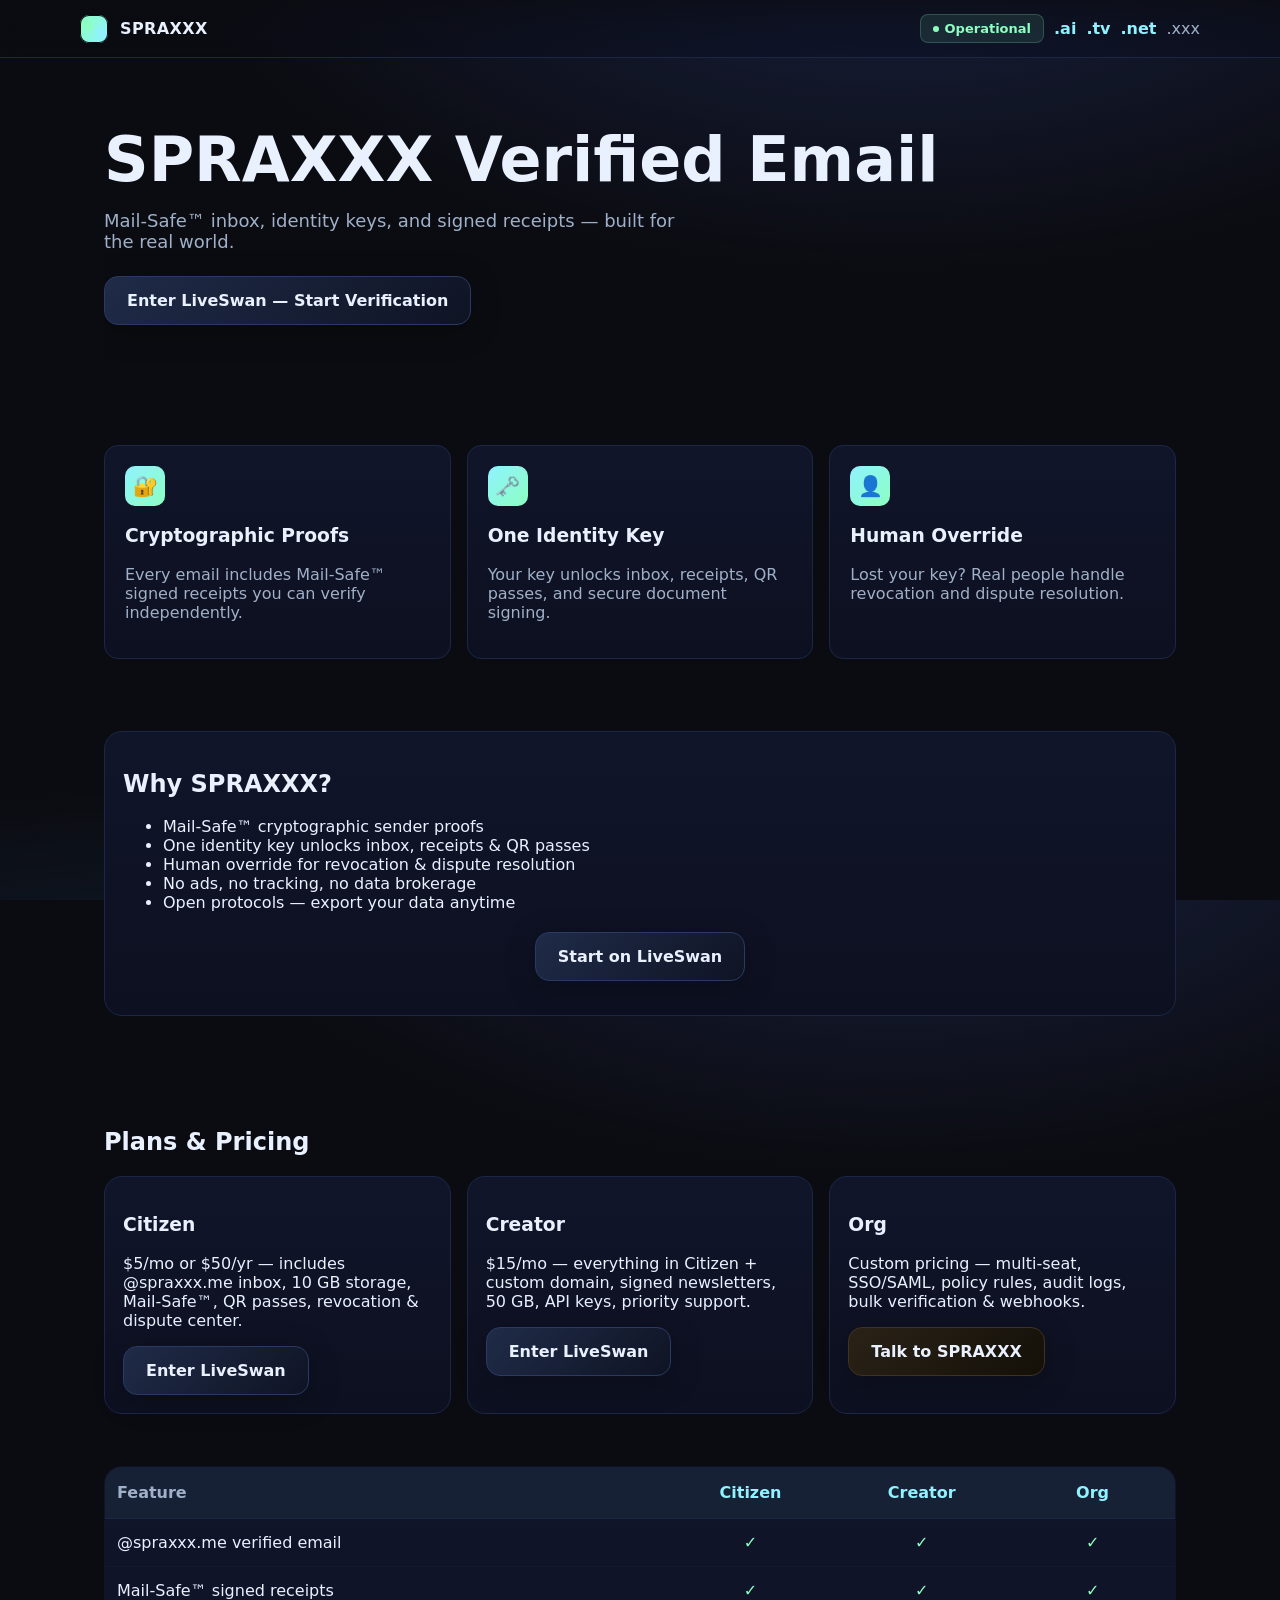
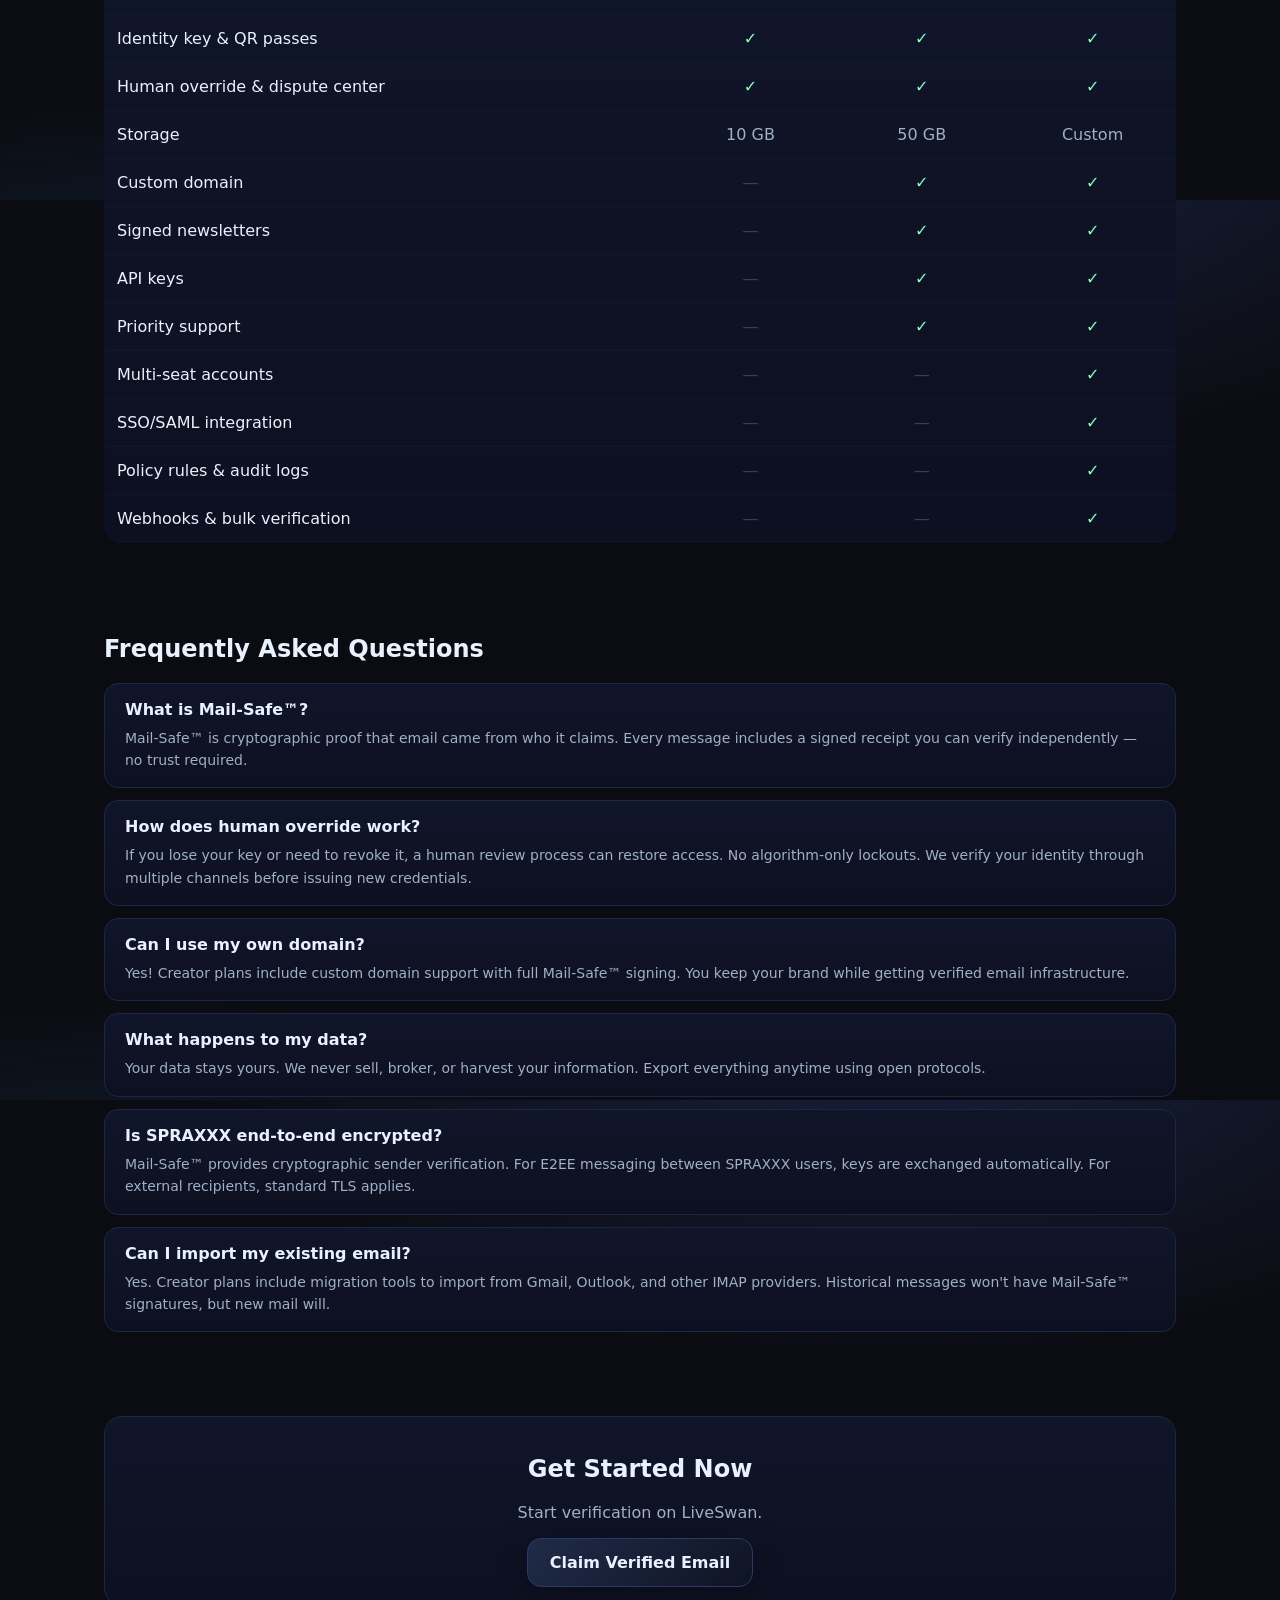
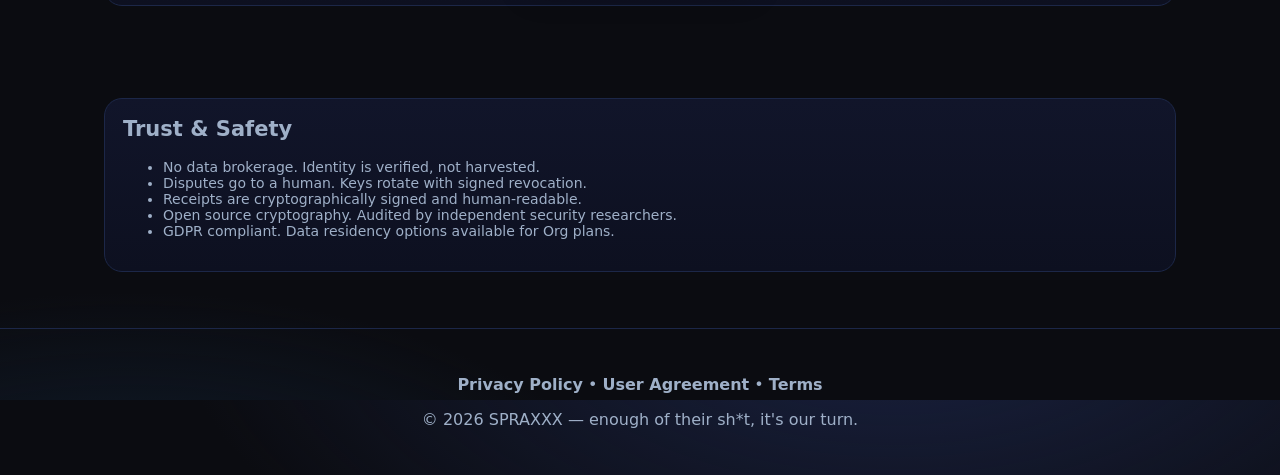
==== commit 04535cb0: "Add plan comparison table, enhance privacy page, and create assets Landing page improvements: - Add " ====
--- a/index.html
+++ b/index.html
@@ -244,6 +244,67 @@
 
     .muted{color:var(--muted)}
     .center{text-align:center}
+
+    .comparison{
+      overflow-x:auto;
+      margin-top:32px;
+    }
+
+    .comparison table{
+      width:100%;
+      border-collapse:collapse;
+      background:linear-gradient(180deg, #11152a 0%, #0d1020 100%);
+      border:1px solid var(--line);
+      border-radius:18px;
+      overflow:hidden;
+    }
+
+    .comparison th{
+      padding:16px 12px;
+      text-align:left;
+      font-weight:700;
+      border-bottom:1px solid var(--line);
+      background:rgba(144,242,255,.05);
+    }
+
+    .comparison th:first-child{
+      color:var(--muted);
+      font-weight:600;
+    }
+
+    .comparison th:not(:first-child){
+      text-align:center;
+      color:var(--brand);
+    }
+
+    .comparison td{
+      padding:14px 12px;
+      border-bottom:1px solid rgba(28,39,72,.3);
+    }
+
+    .comparison tr:last-child td{
+      border-bottom:none;
+    }
+
+    .comparison td:first-child{
+      color:var(--ink);
+      font-weight:500;
+    }
+
+    .comparison td:not(:first-child){
+      text-align:center;
+      color:var(--muted);
+    }
+
+    .comparison .check{
+      color:var(--success);
+      font-weight:700;
+    }
+
+    .comparison .dash{
+      color:var(--muted);
+      opacity:.3;
+    }
 
     footer{
       padding:30px 0;
@@ -442,6 +503,100 @@
           </a>
         </article>
       </div>
+
+      <!-- Comparison Table -->
+      <div class="comparison" role="region" aria-label="Plan comparison table">
+        <table>
+          <thead>
+            <tr>
+              <th scope="col">Feature</th>
+              <th scope="col">Citizen</th>
+              <th scope="col">Creator</th>
+              <th scope="col">Org</th>
+            </tr>
+          </thead>
+          <tbody>
+            <tr>
+              <td>@spraxxx.me verified email</td>
+              <td><span class="check">✓</span></td>
+              <td><span class="check">✓</span></td>
+              <td><span class="check">✓</span></td>
+            </tr>
+            <tr>
+              <td>Mail-Safe™ signed receipts</td>
+              <td><span class="check">✓</span></td>
+              <td><span class="check">✓</span></td>
+              <td><span class="check">✓</span></td>
+            </tr>
+            <tr>
+              <td>Identity key &amp; QR passes</td>
+              <td><span class="check">✓</span></td>
+              <td><span class="check">✓</span></td>
+              <td><span class="check">✓</span></td>
+            </tr>
+            <tr>
+              <td>Human override &amp; dispute center</td>
+              <td><span class="check">✓</span></td>
+              <td><span class="check">✓</span></td>
+              <td><span class="check">✓</span></td>
+            </tr>
+            <tr>
+              <td>Storage</td>
+              <td>10 GB</td>
+              <td>50 GB</td>
+              <td>Custom</td>
+            </tr>
+            <tr>
+              <td>Custom domain</td>
+              <td><span class="dash">—</span></td>
+              <td><span class="check">✓</span></td>
+              <td><span class="check">✓</span></td>
+            </tr>
+            <tr>
+              <td>Signed newsletters</td>
+              <td><span class="dash">—</span></td>
+              <td><span class="check">✓</span></td>
+              <td><span class="check">✓</span></td>
+            </tr>
+            <tr>
+              <td>API keys</td>
+              <td><span class="dash">—</span></td>
+              <td><span class="check">✓</span></td>
+              <td><span class="check">✓</span></td>
+            </tr>
+            <tr>
+              <td>Priority support</td>
+              <td><span class="dash">—</span></td>
+              <td><span class="check">✓</span></td>
+              <td><span class="check">✓</span></td>
+            </tr>
+            <tr>
+              <td>Multi-seat accounts</td>
+              <td><span class="dash">—</span></td>
+              <td><span class="dash">—</span></td>
+              <td><span class="check">✓</span></td>
+            </tr>
+            <tr>
+              <td>SSO/SAML integration</td>
+              <td><span class="dash">—</span></td>
+              <td><span class="dash">—</span></td>
+              <td><span class="check">✓</span></td>
+            </tr>
+            <tr>
+              <td>Policy rules &amp; audit logs</td>
+              <td><span class="dash">—</span></td>
+              <td><span class="dash">—</span></td>
+              <td><span class="check">✓</span></td>
+            </tr>
+            <tr>
+              <td>Webhooks &amp; bulk verification</td>
+              <td><span class="dash">—</span></td>
+              <td><span class="dash">—</span></td>
+              <td><span class="check">✓</span></td>
+            </tr>
+          </tbody>
+        </table>
+      </div>
     </section>
 
     <!-- FAQ -->
